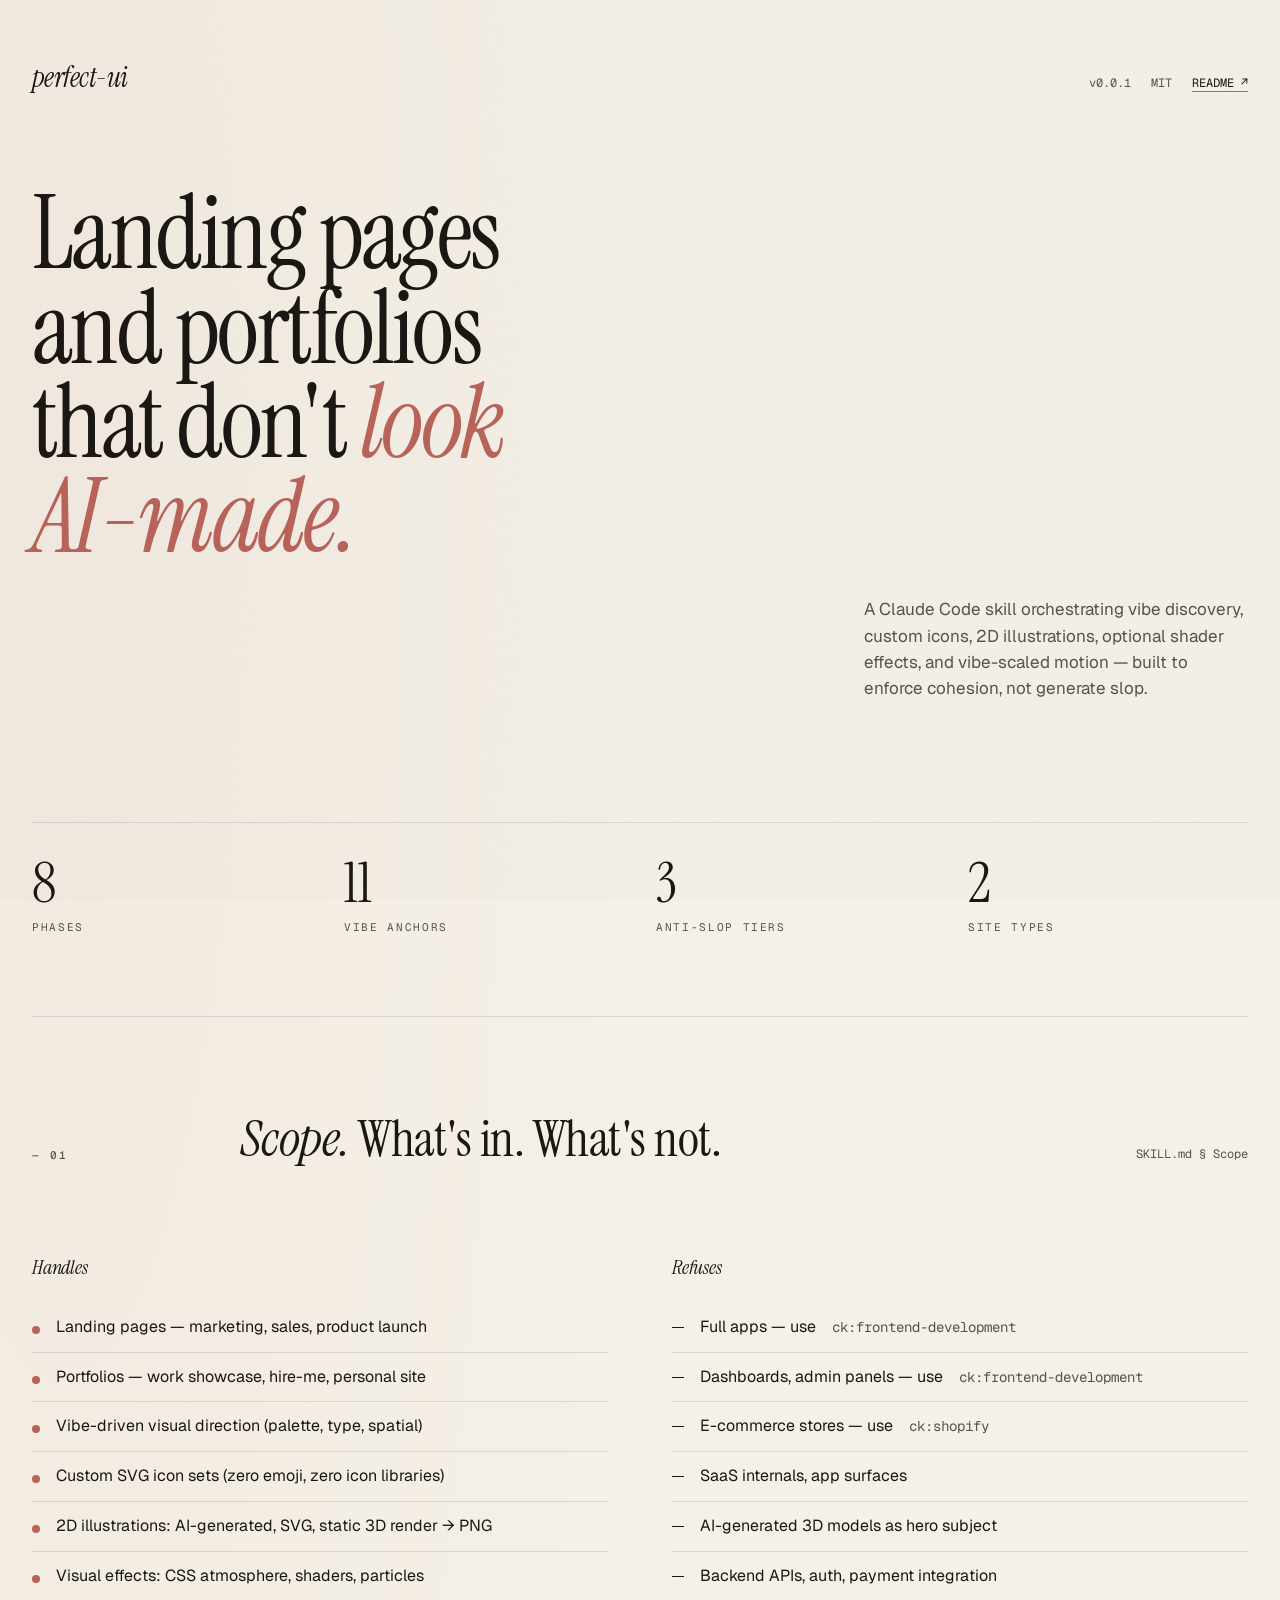
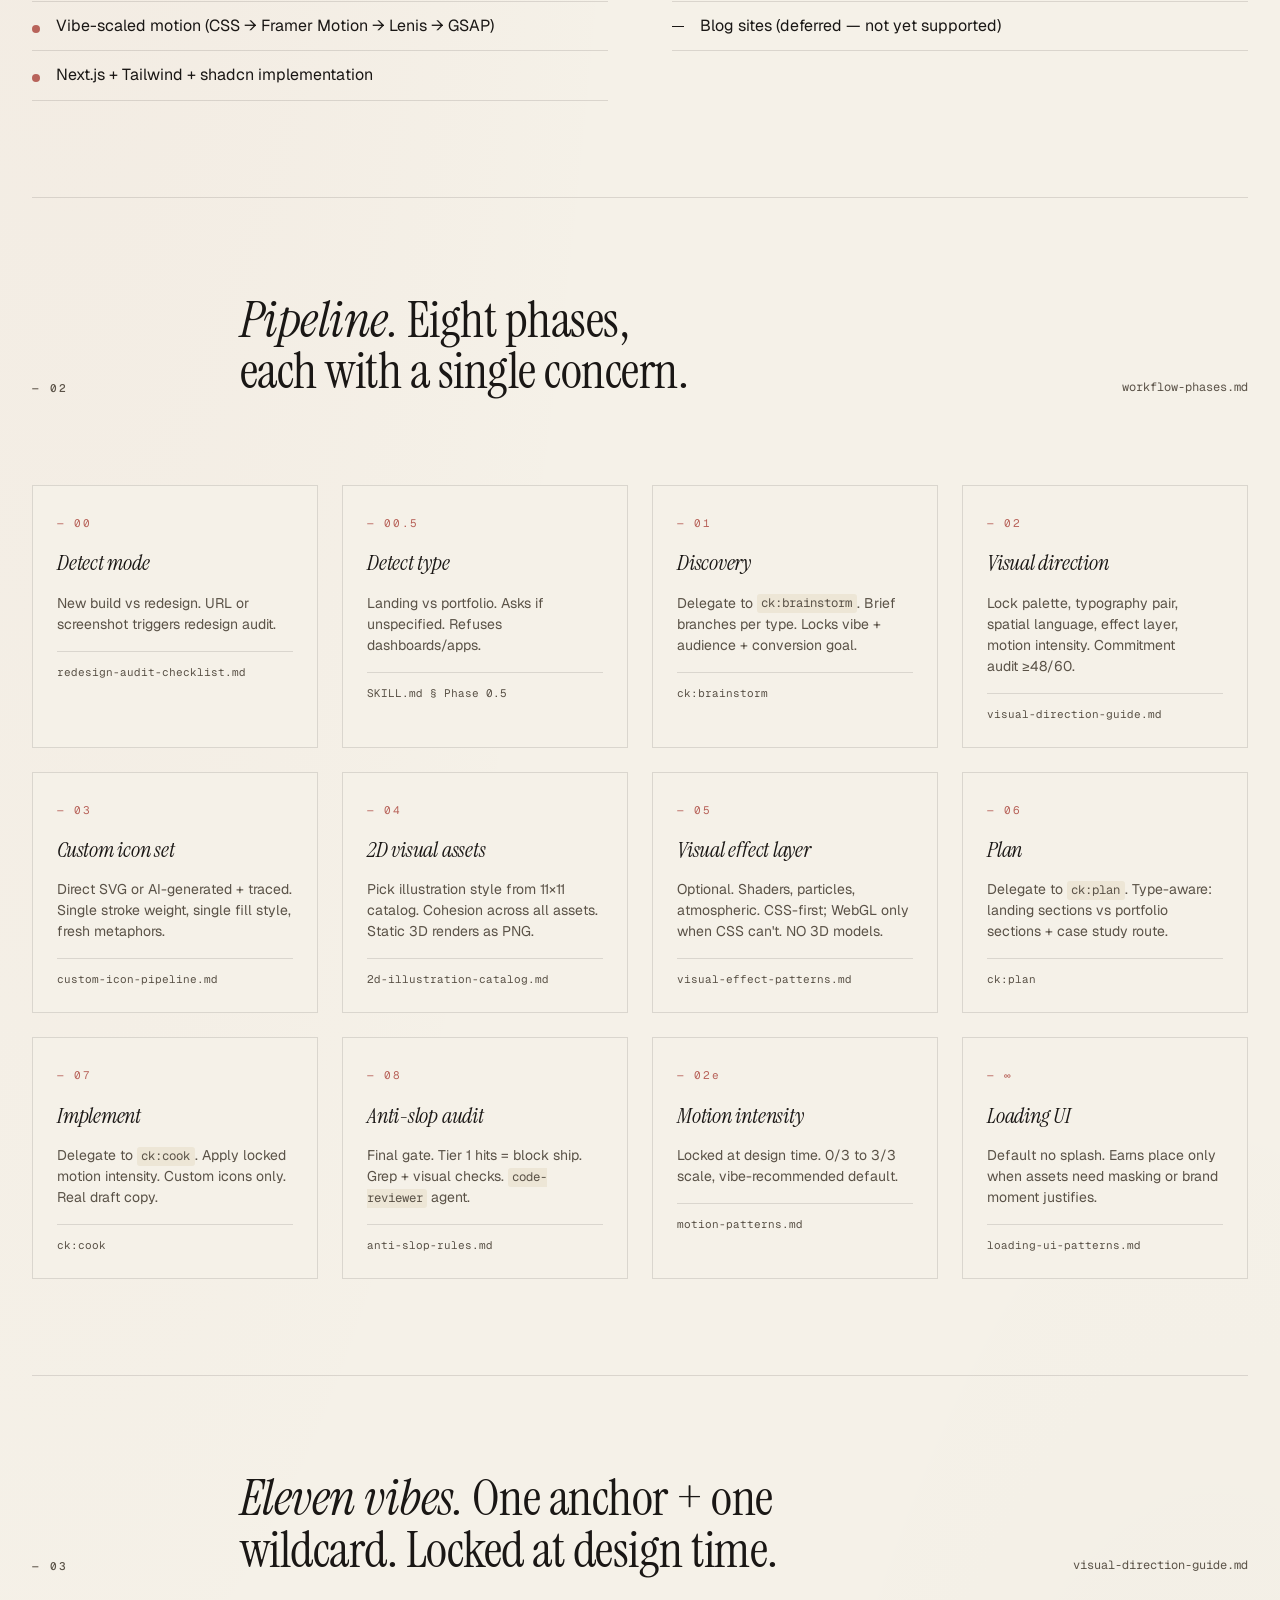
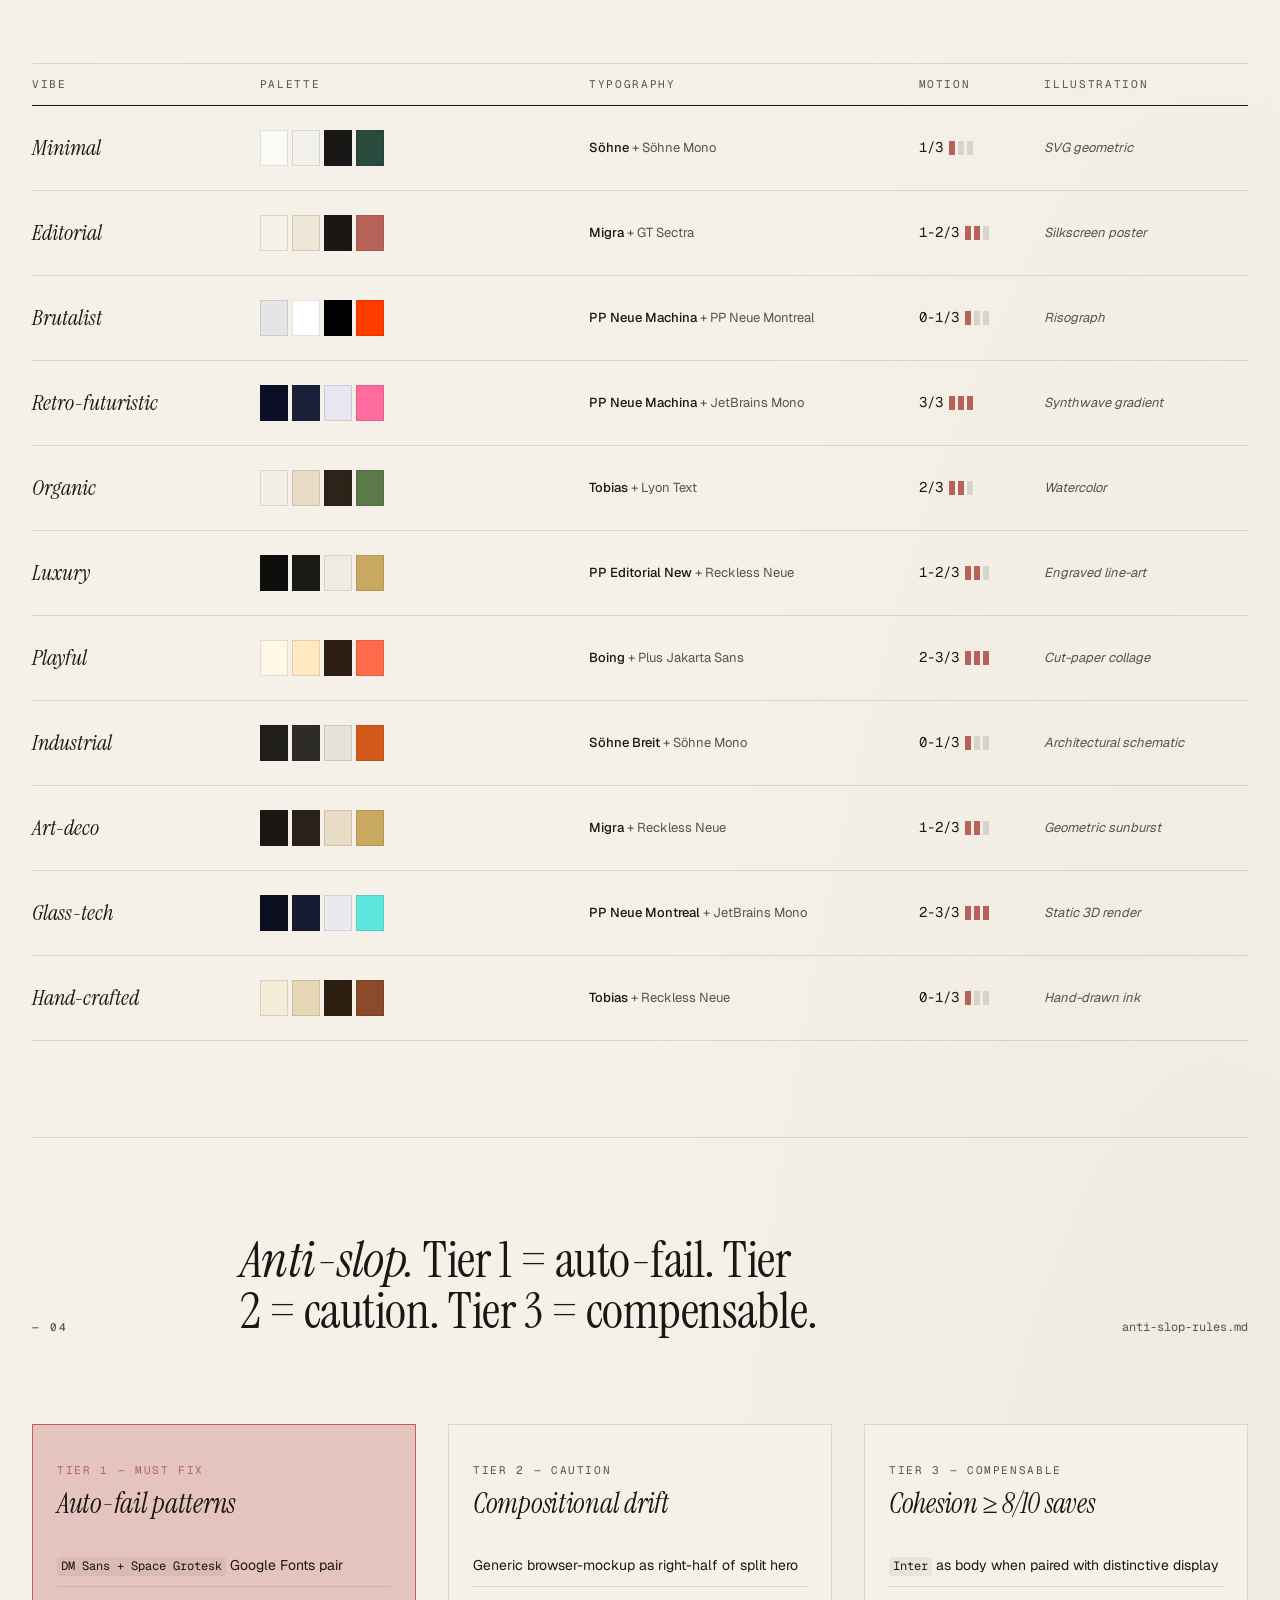
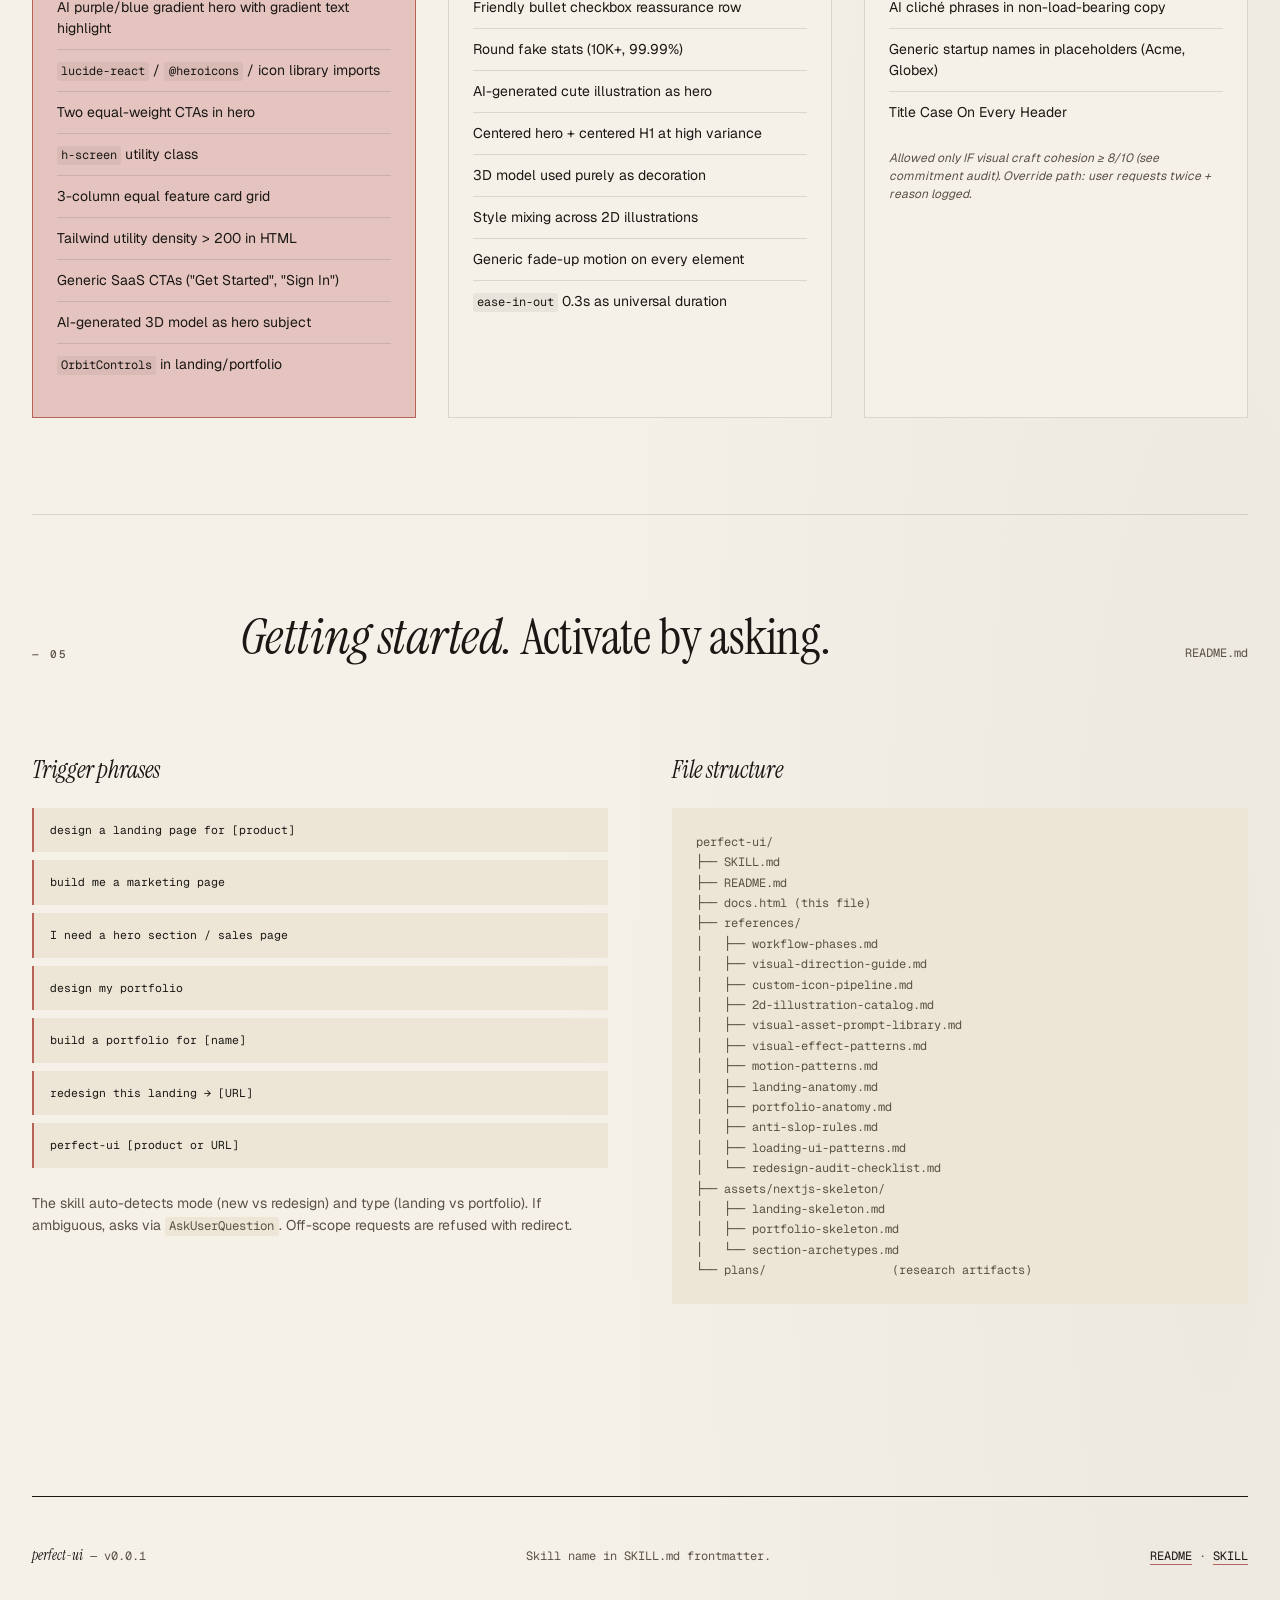
==== index.html @ c9d08840 "rename html docs" ====
<!DOCTYPE html>
<html lang="en">
<head>
<meta charset="UTF-8" />
<meta name="viewport" content="width=device-width, initial-scale=1.0" />
<title>perfect-ui — Landing pages and portfolios that don't look AI-made</title>
<meta name="description" content="A Claude Code skill that orchestrates vibe-driven design of cohesive landing pages and portfolios. Anti-slop enforcement, custom icons, 2D-first visual craft, vibe-scaled motion." />
<link rel="preconnect" href="https://fonts.googleapis.com" />
<link rel="preconnect" href="https://fonts.gstatic.com" crossorigin />
<link href="https://fonts.googleapis.com/css2?family=Instrument+Serif:ital@0;1&family=Geist:wght@400;500;600;700&family=Geist+Mono:wght@400;500&display=swap" rel="stylesheet" />
<style>
  :root {
    --bg: #F5F1E8;
    --bg-muted: #EDE6D6;
    --ink: #1A1715;
    --ink-muted: #5A5247;
    --accent: #B8635A;
    --accent-soft: #E5C4BF;
    --rule: rgba(26, 23, 21, 0.12);
    --font-display: 'Instrument Serif', Georgia, serif;
    --font-body: 'Geist', system-ui, sans-serif;
    --font-mono: 'Geist Mono', ui-monospace, monospace;
  }

  *, *::before, *::after { box-sizing: border-box; }
  html { scroll-behavior: smooth; }

  body {
    margin: 0;
    background: var(--bg);
    color: var(--ink);
    font-family: var(--font-body);
    font-size: 16px;
    line-height: 1.55;
    -webkit-font-smoothing: antialiased;
    text-rendering: optimizeLegibility;
    background-image:
      radial-gradient(at 5% 8%, rgba(184, 99, 90, 0.05), transparent 35%),
      radial-gradient(at 95% 92%, rgba(26, 23, 21, 0.04), transparent 40%);
  }

  /* Subtle grain overlay */
  body::after {
    content: '';
    position: fixed; inset: 0;
    pointer-events: none;
    opacity: 0.025;
    mix-blend-mode: multiply;
    z-index: 1;
    background-image: url("data:image/svg+xml;utf8,<svg xmlns='http://www.w3.org/2000/svg' width='160' height='160'><filter id='n'><feTurbulence type='fractalNoise' baseFrequency='0.85' numOctaves='2' stitchTiles='stitch'/><feColorMatrix values='0 0 0 0 0 0 0 0 0 0 0 0 0 0 0 0 0 0 0.6 0'/></filter><rect width='160' height='160' filter='url(%23n)'/></svg>");
  }

  h1, h2, h3, h4 {
    font-family: var(--font-display);
    font-weight: 400;
    letter-spacing: -0.01em;
    text-wrap: balance;
    margin: 0;
  }
  p { margin: 0; text-wrap: pretty; }
  a {
    color: var(--ink);
    text-decoration: underline;
    text-decoration-color: var(--accent);
    text-decoration-thickness: 1px;
    text-underline-offset: 4px;
    transition: color 0.3s cubic-bezier(0.16, 1, 0.3, 1);
  }
  a:hover { color: var(--accent); }

  code {
    font-family: var(--font-mono);
    font-size: 0.88em;
    background: var(--bg-muted);
    padding: 0.1em 0.35em;
    border-radius: 3px;
  }

  /* Layout */
  .container {
    max-width: 1280px;
    margin: 0 auto;
    padding: 0 32px;
    position: relative;
    z-index: 2;
  }
  .grid-12 { display: grid; grid-template-columns: repeat(12, 1fr); gap: 32px; }
  section { padding: 96px 0; border-top: 1px solid var(--rule); }
  section:first-of-type { border-top: 0; padding-top: 56px; }

  /* Section label */
  .label {
    font-family: var(--font-mono);
    font-size: 11px;
    font-weight: 500;
    letter-spacing: 0.18em;
    text-transform: uppercase;
    color: var(--ink-muted);
  }

  /* HERO */
  .hero { padding: 56px 0 80px; }
  .hero-head {
    display: flex;
    justify-content: space-between;
    align-items: baseline;
    margin-bottom: 88px;
    gap: 24px;
    flex-wrap: wrap;
  }
  .wordmark {
    font-family: var(--font-display);
    font-style: italic;
    font-size: 28px;
    letter-spacing: -0.02em;
  }
  .meta {
    font-family: var(--font-mono);
    font-size: 12px;
    color: var(--ink-muted);
    display: flex; gap: 20px;
  }
  .h1 {
    font-size: clamp(48px, 8vw, 116px);
    line-height: 0.92;
    letter-spacing: -0.025em;
    grid-column: 1 / span 9;
  }
  .h1 em { color: var(--accent); font-style: italic; }
  .hero-sub {
    grid-column: 9 / span 4;
    align-self: end;
    font-size: 17px;
    color: var(--ink-muted);
    max-width: 36ch;
  }
  .hero-stats {
    margin-top: 88px;
    grid-column: 1 / span 12;
    display: grid;
    grid-template-columns: repeat(4, 1fr);
    gap: 32px;
    border-top: 1px solid var(--rule);
    padding-top: 32px;
  }
  .stat-num {
    font-family: var(--font-display);
    font-size: 56px;
    line-height: 1;
  }
  .stat-label {
    font-family: var(--font-mono);
    font-size: 11px;
    text-transform: uppercase;
    letter-spacing: 0.15em;
    color: var(--ink-muted);
    margin-top: 8px;
  }

  /* Section header pattern */
  .sec-head { grid-column: 1 / span 12; margin-bottom: 56px; display: grid; grid-template-columns: repeat(12, 1fr); gap: 32px; align-items: end; }
  .sec-head .label { grid-column: 1 / span 2; }
  .sec-head h2 { grid-column: 3 / span 7; font-size: clamp(32px, 4vw, 56px); line-height: 1; }
  .sec-head .sec-meta { grid-column: 11 / span 2; font-family: var(--font-mono); font-size: 12px; color: var(--ink-muted); text-align: right; }

  /* SCOPE */
  .scope-grid { grid-column: 1 / span 12; display: grid; grid-template-columns: 1fr 1fr; gap: 64px; align-items: start; }
  .scope-col h3 { font-size: 20px; margin-bottom: 20px; font-style: italic; }
  .scope-col ul { list-style: none; padding: 0; margin: 0; }
  .scope-col li {
    padding: 12px 0;
    border-bottom: 1px solid var(--rule);
    display: flex; gap: 16px; align-items: baseline;
  }
  .scope-col li::before {
    content: '';
    display: inline-block;
    width: 8px; height: 8px;
    flex-shrink: 0;
  }
  .scope-handles li::before { background: var(--accent); border-radius: 50%; transform: translateY(2px); }
  .scope-rejects li::before { width: 12px; height: 1px; background: var(--ink); transform: translateY(-4px); }
  .scope-col li code { background: transparent; padding: 0; color: var(--ink-muted); }

  /* PIPELINE */
  .pipeline { grid-column: 1 / span 12; display: grid; grid-template-columns: repeat(4, 1fr); gap: 24px; }
  .phase {
    border: 1px solid var(--rule);
    padding: 24px;
    background: var(--bg);
    position: relative;
    transition: border-color 0.3s cubic-bezier(0.16, 1, 0.3, 1);
  }
  .phase:hover { border-color: var(--accent); }
  .phase-num {
    font-family: var(--font-mono);
    font-size: 11px;
    color: var(--accent);
    letter-spacing: 0.15em;
  }
  .phase h3 {
    font-size: 22px;
    margin: 12px 0 12px;
    font-style: italic;
  }
  .phase p {
    font-size: 14px;
    color: var(--ink-muted);
    line-height: 1.5;
    margin-bottom: 16px;
  }
  .phase .ref {
    font-family: var(--font-mono);
    font-size: 11px;
    color: var(--ink-muted);
    border-top: 1px solid var(--rule);
    padding-top: 12px;
    display: block;
  }

  /* VIBES */
  .vibes { grid-column: 1 / span 12; }
  .vibe-row {
    display: grid;
    grid-template-columns: 2fr 3fr 3fr 1fr 2fr;
    gap: 24px;
    padding: 24px 0;
    border-bottom: 1px solid var(--rule);
    align-items: center;
  }
  .vibe-row:first-child {
    border-top: 1px solid var(--rule);
    border-bottom: 1px solid var(--ink);
    font-family: var(--font-mono);
    font-size: 11px;
    text-transform: uppercase;
    letter-spacing: 0.15em;
    color: var(--ink-muted);
    padding: 12px 0;
  }
  .vibe-name {
    font-family: var(--font-display);
    font-size: 22px;
    font-style: italic;
  }
  .swatches { display: flex; gap: 4px; }
  .swatch {
    width: 28px; height: 36px;
    border: 1px solid var(--rule);
  }
  .vibe-fonts { font-size: 13px; color: var(--ink-muted); line-height: 1.4; }
  .vibe-fonts strong { color: var(--ink); font-weight: 500; }
  .intensity {
    font-family: var(--font-mono);
    font-size: 14px;
    color: var(--ink);
  }
  .intensity-bar { display: inline-flex; gap: 3px; vertical-align: middle; margin-left: 6px; }
  .intensity-bar span {
    display: block;
    width: 6px; height: 14px;
    background: var(--rule);
  }
  .intensity-bar span.on { background: var(--accent); }
  .vibe-illustration { font-size: 13px; color: var(--ink-muted); font-style: italic; }

  /* ANTI-SLOP TIERS */
  .tiers { grid-column: 1 / span 12; display: grid; grid-template-columns: repeat(3, 1fr); gap: 32px; }
  .tier {
    border: 1px solid var(--rule);
    padding: 32px 24px;
    background: var(--bg);
    position: relative;
  }
  .tier-1 { border-color: var(--accent); background: var(--accent-soft); }
  .tier h3 {
    font-size: 28px;
    margin-bottom: 8px;
    font-style: italic;
  }
  .tier-tag {
    font-family: var(--font-mono);
    font-size: 11px;
    text-transform: uppercase;
    letter-spacing: 0.15em;
    color: var(--ink-muted);
  }
  .tier-1 .tier-tag { color: var(--accent); }
  .tier ul { list-style: none; padding: 0; margin: 20px 0 0; }
  .tier li {
    padding: 10px 0;
    border-bottom: 1px solid var(--rule);
    font-size: 14px;
    line-height: 1.5;
  }
  .tier li:last-child { border-bottom: none; }
  .tier li code {
    background: rgba(26, 23, 21, 0.06);
    font-size: 12px;
  }

  /* GETTING STARTED */
  .start-grid { grid-column: 1 / span 12; display: grid; grid-template-columns: 1fr 1fr; gap: 64px; }
  .start-col h3 { font-size: 24px; font-style: italic; margin-bottom: 20px; }
  .triggers, .files {
    font-family: var(--font-mono);
    font-size: 13px;
    line-height: 1.8;
  }
  .triggers code { display: block; background: var(--bg-muted); padding: 12px 16px; margin-bottom: 8px; border-left: 2px solid var(--accent); border-radius: 0; }
  .files {
    background: var(--bg-muted);
    padding: 24px;
    color: var(--ink-muted);
    line-height: 1.7;
    white-space: pre;
    font-size: 12px;
    overflow-x: auto;
  }

  /* FOOTER */
  footer {
    padding: 48px 0;
    border-top: 1px solid var(--ink);
    margin-top: 96px;
  }
  .foot-row {
    display: flex; justify-content: space-between;
    align-items: baseline; flex-wrap: wrap;
    gap: 16px;
    font-family: var(--font-mono);
    font-size: 12px;
    color: var(--ink-muted);
  }
  .foot-row span em {
    font-family: var(--font-display);
    font-style: italic;
    color: var(--ink);
    font-size: 14px;
  }

  /* Responsive */
  @media (max-width: 900px) {
    .container { padding: 0 20px; }
    .h1 { grid-column: 1 / span 12; }
    .hero-sub { grid-column: 1 / span 12; margin-top: 24px; }
    .hero-stats { grid-template-columns: repeat(2, 1fr); }
    .sec-head { display: block; }
    .sec-head .label, .sec-head h2, .sec-head .sec-meta { grid-column: 1 / -1; text-align: left; }
    .sec-head h2 { margin-top: 8px; }
    .scope-grid, .start-grid { grid-template-columns: 1fr; gap: 48px; }
    .pipeline, .tiers { grid-template-columns: 1fr; }
    .vibe-row { grid-template-columns: 1fr; gap: 8px; padding: 20px 0; }
    .vibe-row:first-child { display: none; }
    section { padding: 64px 0; }
  }

  @media (prefers-reduced-motion: reduce) {
    *, *::before, *::after {
      animation-duration: 0.01ms !important;
      transition-duration: 0.01ms !important;
      scroll-behavior: auto !important;
    }
  }
</style>
</head>
<body>

<div class="container">

  <!-- HERO -->
  <section class="hero" aria-label="Hero">
    <div class="hero-head">
      <span class="wordmark">perfect-ui</span>
      <span class="meta">
        <span>v0.0.1</span>
        <span>MIT</span>
        <a href="README.md">README ↗</a>
      </span>
    </div>
    <div class="grid-12">
      <h1 class="h1">Landing pages<br />and portfolios<br />that don't <em>look<br/>AI-made.</em></h1>
      <p class="hero-sub">A Claude Code skill orchestrating vibe discovery, custom icons, 2D illustrations, optional shader effects, and vibe-scaled motion — built to enforce cohesion, not generate slop.</p>

      <div class="hero-stats">
        <div>
          <div class="stat-num">8</div>
          <div class="stat-label">Phases</div>
        </div>
        <div>
          <div class="stat-num">11</div>
          <div class="stat-label">Vibe anchors</div>
        </div>
        <div>
          <div class="stat-num">3</div>
          <div class="stat-label">Anti-slop tiers</div>
        </div>
        <div>
          <div class="stat-num">2</div>
          <div class="stat-label">Site types</div>
        </div>
      </div>
    </div>
  </section>

  <!-- SCOPE -->
  <section aria-label="Scope">
    <div class="grid-12">
      <div class="sec-head">
        <span class="label">— 01</span>
        <h2><em>Scope.</em> What's in. What's not.</h2>
        <span class="sec-meta">SKILL.md § Scope</span>
      </div>
      <div class="scope-grid">
        <div class="scope-col scope-handles">
          <h3>Handles</h3>
          <ul>
            <li>Landing pages — marketing, sales, product launch</li>
            <li>Portfolios — work showcase, hire-me, personal site</li>
            <li>Vibe-driven visual direction (palette, type, spatial)</li>
            <li>Custom SVG icon sets (zero emoji, zero icon libraries)</li>
            <li>2D illustrations: AI-generated, SVG, static 3D render → PNG</li>
            <li>Visual effects: CSS atmosphere, shaders, particles</li>
            <li>Vibe-scaled motion (CSS → Framer Motion → Lenis → GSAP)</li>
            <li>Next.js + Tailwind + shadcn implementation</li>
          </ul>
        </div>
        <div class="scope-col scope-rejects">
          <h3>Refuses</h3>
          <ul>
            <li>Full apps — use <code>ck:frontend-development</code></li>
            <li>Dashboards, admin panels — use <code>ck:frontend-development</code></li>
            <li>E-commerce stores — use <code>ck:shopify</code></li>
            <li>SaaS internals, app surfaces</li>
            <li>AI-generated 3D models as hero subject</li>
            <li>Backend APIs, auth, payment integration</li>
            <li>Blog sites (deferred — not yet supported)</li>
          </ul>
        </div>
      </div>
    </div>
  </section>

  <!-- PIPELINE -->
  <section aria-label="Pipeline">
    <div class="grid-12">
      <div class="sec-head">
        <span class="label">— 02</span>
        <h2><em>Pipeline.</em> Eight phases, each with a single concern.</h2>
        <span class="sec-meta">workflow-phases.md</span>
      </div>

      <div class="pipeline">

        <div class="phase">
          <span class="phase-num">— 00</span>
          <h3>Detect mode</h3>
          <p>New build vs redesign. URL or screenshot triggers redesign audit.</p>
          <span class="ref">redesign-audit-checklist.md</span>
        </div>

        <div class="phase">
          <span class="phase-num">— 00.5</span>
          <h3>Detect type</h3>
          <p>Landing vs portfolio. Asks if unspecified. Refuses dashboards/apps.</p>
          <span class="ref">SKILL.md § Phase 0.5</span>
        </div>

        <div class="phase">
          <span class="phase-num">— 01</span>
          <h3>Discovery</h3>
          <p>Delegate to <code>ck:brainstorm</code>. Brief branches per type. Locks vibe + audience + conversion goal.</p>
          <span class="ref">ck:brainstorm</span>
        </div>

        <div class="phase">
          <span class="phase-num">— 02</span>
          <h3>Visual direction</h3>
          <p>Lock palette, typography pair, spatial language, effect layer, motion intensity. Commitment audit ≥48/60.</p>
          <span class="ref">visual-direction-guide.md</span>
        </div>

        <div class="phase">
          <span class="phase-num">— 03</span>
          <h3>Custom icon set</h3>
          <p>Direct SVG or AI-generated + traced. Single stroke weight, single fill style, fresh metaphors.</p>
          <span class="ref">custom-icon-pipeline.md</span>
        </div>

        <div class="phase">
          <span class="phase-num">— 04</span>
          <h3>2D visual assets</h3>
          <p>Pick illustration style from 11×11 catalog. Cohesion across all assets. Static 3D renders as PNG.</p>
          <span class="ref">2d-illustration-catalog.md</span>
        </div>

        <div class="phase">
          <span class="phase-num">— 05</span>
          <h3>Visual effect layer</h3>
          <p>Optional. Shaders, particles, atmospheric. CSS-first; WebGL only when CSS can't. NO 3D models.</p>
          <span class="ref">visual-effect-patterns.md</span>
        </div>

        <div class="phase">
          <span class="phase-num">— 06</span>
          <h3>Plan</h3>
          <p>Delegate to <code>ck:plan</code>. Type-aware: landing sections vs portfolio sections + case study route.</p>
          <span class="ref">ck:plan</span>
        </div>

        <div class="phase">
          <span class="phase-num">— 07</span>
          <h3>Implement</h3>
          <p>Delegate to <code>ck:cook</code>. Apply locked motion intensity. Custom icons only. Real draft copy.</p>
          <span class="ref">ck:cook</span>
        </div>

        <div class="phase">
          <span class="phase-num">— 08</span>
          <h3>Anti-slop audit</h3>
          <p>Final gate. Tier 1 hits = block ship. Grep + visual checks. <code>code-reviewer</code> agent.</p>
          <span class="ref">anti-slop-rules.md</span>
        </div>

        <div class="phase">
          <span class="phase-num">— 02e</span>
          <h3>Motion intensity</h3>
          <p>Locked at design time. 0/3 to 3/3 scale, vibe-recommended default.</p>
          <span class="ref">motion-patterns.md</span>
        </div>

        <div class="phase">
          <span class="phase-num">— ∞</span>
          <h3>Loading UI</h3>
          <p>Default no splash. Earns place only when assets need masking or brand moment justifies.</p>
          <span class="ref">loading-ui-patterns.md</span>
        </div>

      </div>
    </div>
  </section>

  <!-- VIBES -->
  <section aria-label="Vibes">
    <div class="grid-12">
      <div class="sec-head">
        <span class="label">— 03</span>
        <h2><em>Eleven vibes.</em> One anchor + one wildcard. Locked at design time.</h2>
        <span class="sec-meta">visual-direction-guide.md</span>
      </div>

      <div class="vibes">
        <div class="vibe-row">
          <div>Vibe</div>
          <div>Palette</div>
          <div>Typography</div>
          <div>Motion</div>
          <div>Illustration</div>
        </div>

        <div class="vibe-row">
          <div class="vibe-name">Minimal</div>
          <div class="swatches"><span class="swatch" style="background:#FAFAF7"></span><span class="swatch" style="background:#F1F0EB"></span><span class="swatch" style="background:#181715"></span><span class="swatch" style="background:#2A4A3E"></span></div>
          <div class="vibe-fonts"><strong>Söhne</strong> + Söhne Mono</div>
          <div class="intensity">1/3<span class="intensity-bar"><span class="on"></span><span></span><span></span></span></div>
          <div class="vibe-illustration">SVG geometric</div>
        </div>

        <div class="vibe-row">
          <div class="vibe-name">Editorial</div>
          <div class="swatches"><span class="swatch" style="background:#F5F1E8"></span><span class="swatch" style="background:#EDE6D6"></span><span class="swatch" style="background:#1A1715"></span><span class="swatch" style="background:#B8635A"></span></div>
          <div class="vibe-fonts"><strong>Migra</strong> + GT Sectra</div>
          <div class="intensity">1-2/3<span class="intensity-bar"><span class="on"></span><span class="on"></span><span></span></span></div>
          <div class="vibe-illustration">Silkscreen poster</div>
        </div>

        <div class="vibe-row">
          <div class="vibe-name">Brutalist</div>
          <div class="swatches"><span class="swatch" style="background:#E5E5E5"></span><span class="swatch" style="background:#FFFFFF"></span><span class="swatch" style="background:#000000"></span><span class="swatch" style="background:#FF3B00"></span></div>
          <div class="vibe-fonts"><strong>PP Neue Machina</strong> + PP Neue Montreal</div>
          <div class="intensity">0-1/3<span class="intensity-bar"><span class="on"></span><span></span><span></span></span></div>
          <div class="vibe-illustration">Risograph</div>
        </div>

        <div class="vibe-row">
          <div class="vibe-name">Retro-futuristic</div>
          <div class="swatches"><span class="swatch" style="background:#0A0E27"></span><span class="swatch" style="background:#1A1F3A"></span><span class="swatch" style="background:#E8E6F0"></span><span class="swatch" style="background:#FF6B9D"></span></div>
          <div class="vibe-fonts"><strong>PP Neue Machina</strong> + JetBrains Mono</div>
          <div class="intensity">3/3<span class="intensity-bar"><span class="on"></span><span class="on"></span><span class="on"></span></span></div>
          <div class="vibe-illustration">Synthwave gradient</div>
        </div>

        <div class="vibe-row">
          <div class="vibe-name">Organic</div>
          <div class="swatches"><span class="swatch" style="background:#F4EFE6"></span><span class="swatch" style="background:#E8DCC4"></span><span class="swatch" style="background:#2C2418"></span><span class="swatch" style="background:#5C7A4A"></span></div>
          <div class="vibe-fonts"><strong>Tobias</strong> + Lyon Text</div>
          <div class="intensity">2/3<span class="intensity-bar"><span class="on"></span><span class="on"></span><span></span></span></div>
          <div class="vibe-illustration">Watercolor</div>
        </div>

        <div class="vibe-row">
          <div class="vibe-name">Luxury</div>
          <div class="swatches"><span class="swatch" style="background:#0E0E0C"></span><span class="swatch" style="background:#1A1A17"></span><span class="swatch" style="background:#F0EBE0"></span><span class="swatch" style="background:#C9A961"></span></div>
          <div class="vibe-fonts"><strong>PP Editorial New</strong> + Reckless Neue</div>
          <div class="intensity">1-2/3<span class="intensity-bar"><span class="on"></span><span class="on"></span><span></span></span></div>
          <div class="vibe-illustration">Engraved line-art</div>
        </div>

        <div class="vibe-row">
          <div class="vibe-name">Playful</div>
          <div class="swatches"><span class="swatch" style="background:#FFF8E7"></span><span class="swatch" style="background:#FFE8C2"></span><span class="swatch" style="background:#2D1F12"></span><span class="swatch" style="background:#FF6B4A"></span></div>
          <div class="vibe-fonts"><strong>Boing</strong> + Plus Jakarta Sans</div>
          <div class="intensity">2-3/3<span class="intensity-bar"><span class="on"></span><span class="on"></span><span class="on"></span></span></div>
          <div class="vibe-illustration">Cut-paper collage</div>
        </div>

        <div class="vibe-row">
          <div class="vibe-name">Industrial</div>
          <div class="swatches"><span class="swatch" style="background:#1F1E1B"></span><span class="swatch" style="background:#2D2C28"></span><span class="swatch" style="background:#E5E2DC"></span><span class="swatch" style="background:#D45A1A"></span></div>
          <div class="vibe-fonts"><strong>Söhne Breit</strong> + Söhne Mono</div>
          <div class="intensity">0-1/3<span class="intensity-bar"><span class="on"></span><span></span><span></span></span></div>
          <div class="vibe-illustration">Architectural schematic</div>
        </div>

        <div class="vibe-row">
          <div class="vibe-name">Art-deco</div>
          <div class="swatches"><span class="swatch" style="background:#1A1614"></span><span class="swatch" style="background:#2A211C"></span><span class="swatch" style="background:#E8DCC4"></span><span class="swatch" style="background:#C9A961"></span></div>
          <div class="vibe-fonts"><strong>Migra</strong> + Reckless Neue</div>
          <div class="intensity">1-2/3<span class="intensity-bar"><span class="on"></span><span class="on"></span><span></span></span></div>
          <div class="vibe-illustration">Geometric sunburst</div>
        </div>

        <div class="vibe-row">
          <div class="vibe-name">Glass-tech</div>
          <div class="swatches"><span class="swatch" style="background:#0A0F1F"></span><span class="swatch" style="background:#141B33"></span><span class="swatch" style="background:#E8EAF0"></span><span class="swatch" style="background:#5EE7DF"></span></div>
          <div class="vibe-fonts"><strong>PP Neue Montreal</strong> + JetBrains Mono</div>
          <div class="intensity">2-3/3<span class="intensity-bar"><span class="on"></span><span class="on"></span><span class="on"></span></span></div>
          <div class="vibe-illustration">Static 3D render</div>
        </div>

        <div class="vibe-row">
          <div class="vibe-name">Hand-crafted</div>
          <div class="swatches"><span class="swatch" style="background:#F4ECD8"></span><span class="swatch" style="background:#E5D6B5"></span><span class="swatch" style="background:#2C1F0F"></span><span class="swatch" style="background:#8B4A2A"></span></div>
          <div class="vibe-fonts"><strong>Tobias</strong> + Reckless Neue</div>
          <div class="intensity">0-1/3<span class="intensity-bar"><span class="on"></span><span></span><span></span></span></div>
          <div class="vibe-illustration">Hand-drawn ink</div>
        </div>
      </div>
    </div>
  </section>

  <!-- ANTI-SLOP -->
  <section aria-label="Anti-slop tiers">
    <div class="grid-12">
      <div class="sec-head">
        <span class="label">— 04</span>
        <h2><em>Anti-slop.</em> Tier 1 = auto-fail. Tier 2 = caution. Tier 3 = compensable.</h2>
        <span class="sec-meta">anti-slop-rules.md</span>
      </div>

      <div class="tiers">
        <div class="tier tier-1">
          <span class="tier-tag">Tier 1 — Must fix</span>
          <h3>Auto-fail patterns</h3>
          <ul>
            <li><code>DM Sans + Space Grotesk</code> Google Fonts pair</li>
            <li>AI purple/blue gradient hero with gradient text highlight</li>
            <li><code>lucide-react</code> / <code>@heroicons</code> / icon library imports</li>
            <li>Two equal-weight CTAs in hero</li>
            <li><code>h-screen</code> utility class</li>
            <li>3-column equal feature card grid</li>
            <li>Tailwind utility density &gt; 200 in HTML</li>
            <li>Generic SaaS CTAs ("Get Started", "Sign In")</li>
            <li>AI-generated 3D model as hero subject</li>
            <li><code>OrbitControls</code> in landing/portfolio</li>
          </ul>
        </div>

        <div class="tier">
          <span class="tier-tag">Tier 2 — Caution</span>
          <h3>Compositional drift</h3>
          <ul>
            <li>Generic browser-mockup as right-half of split hero</li>
            <li>Friendly bullet checkbox reassurance row</li>
            <li>Round fake stats (10K+, 99.99%)</li>
            <li>AI-generated cute illustration as hero</li>
            <li>Centered hero + centered H1 at high variance</li>
            <li>3D model used purely as decoration</li>
            <li>Style mixing across 2D illustrations</li>
            <li>Generic fade-up motion on every element</li>
            <li><code>ease-in-out</code> 0.3s as universal duration</li>
          </ul>
        </div>

        <div class="tier">
          <span class="tier-tag">Tier 3 — Compensable</span>
          <h3>Cohesion ≥ 8/10 saves</h3>
          <ul>
            <li><code>Inter</code> as body when paired with distinctive display</li>
            <li>AI cliché phrases in non-load-bearing copy</li>
            <li>Generic startup names in placeholders (Acme, Globex)</li>
            <li>Title Case On Every Header</li>
          </ul>
          <p style="font-size: 12px; color: var(--ink-muted); margin-top: 16px; line-height: 1.5; font-style: italic;">
            Allowed only IF visual craft cohesion ≥ 8/10 (see commitment audit). Override path: user requests twice + reason logged.
          </p>
        </div>
      </div>
    </div>
  </section>

  <!-- GETTING STARTED -->
  <section aria-label="Getting started">
    <div class="grid-12">
      <div class="sec-head">
        <span class="label">— 05</span>
        <h2><em>Getting started.</em> Activate by asking.</h2>
        <span class="sec-meta">README.md</span>
      </div>

      <div class="start-grid">
        <div class="start-col">
          <h3>Trigger phrases</h3>
          <div class="triggers">
            <code>design a landing page for [product]</code>
            <code>build me a marketing page</code>
            <code>I need a hero section / sales page</code>
            <code>design my portfolio</code>
            <code>build a portfolio for [name]</code>
            <code>redesign this landing → [URL]</code>
            <code>perfect-ui [product or URL]</code>
          </div>
          <p style="margin-top: 24px; font-size: 14px; color: var(--ink-muted); line-height: 1.6;">
            The skill auto-detects mode (new vs redesign) and type (landing vs portfolio). If ambiguous, asks via <code>AskUserQuestion</code>. Off-scope requests are refused with redirect.
          </p>
        </div>

        <div class="start-col">
          <h3>File structure</h3>
          <div class="files">perfect-ui/
├── SKILL.md
├── README.md
├── docs.html (this file)
├── references/
│   ├── workflow-phases.md
│   ├── visual-direction-guide.md
│   ├── custom-icon-pipeline.md
│   ├── 2d-illustration-catalog.md
│   ├── visual-asset-prompt-library.md
│   ├── visual-effect-patterns.md
│   ├── motion-patterns.md
│   ├── landing-anatomy.md
│   ├── portfolio-anatomy.md
│   ├── anti-slop-rules.md
│   ├── loading-ui-patterns.md
│   └── redesign-audit-checklist.md
├── assets/nextjs-skeleton/
│   ├── landing-skeleton.md
│   ├── portfolio-skeleton.md
│   └── section-archetypes.md
└── plans/                  (research artifacts)</div>
        </div>
      </div>
    </div>
  </section>

  <!-- FOOTER -->
  <footer>
    <div class="foot-row">
      <span><em>perfect-ui</em> — v0.0.1</span>
      <span>Skill name in SKILL.md frontmatter.</span>
      <span><a href="README.md">README</a> · <a href="SKILL.md">SKILL</a></span>
    </div>
  </footer>

</div>

</body>
</html>
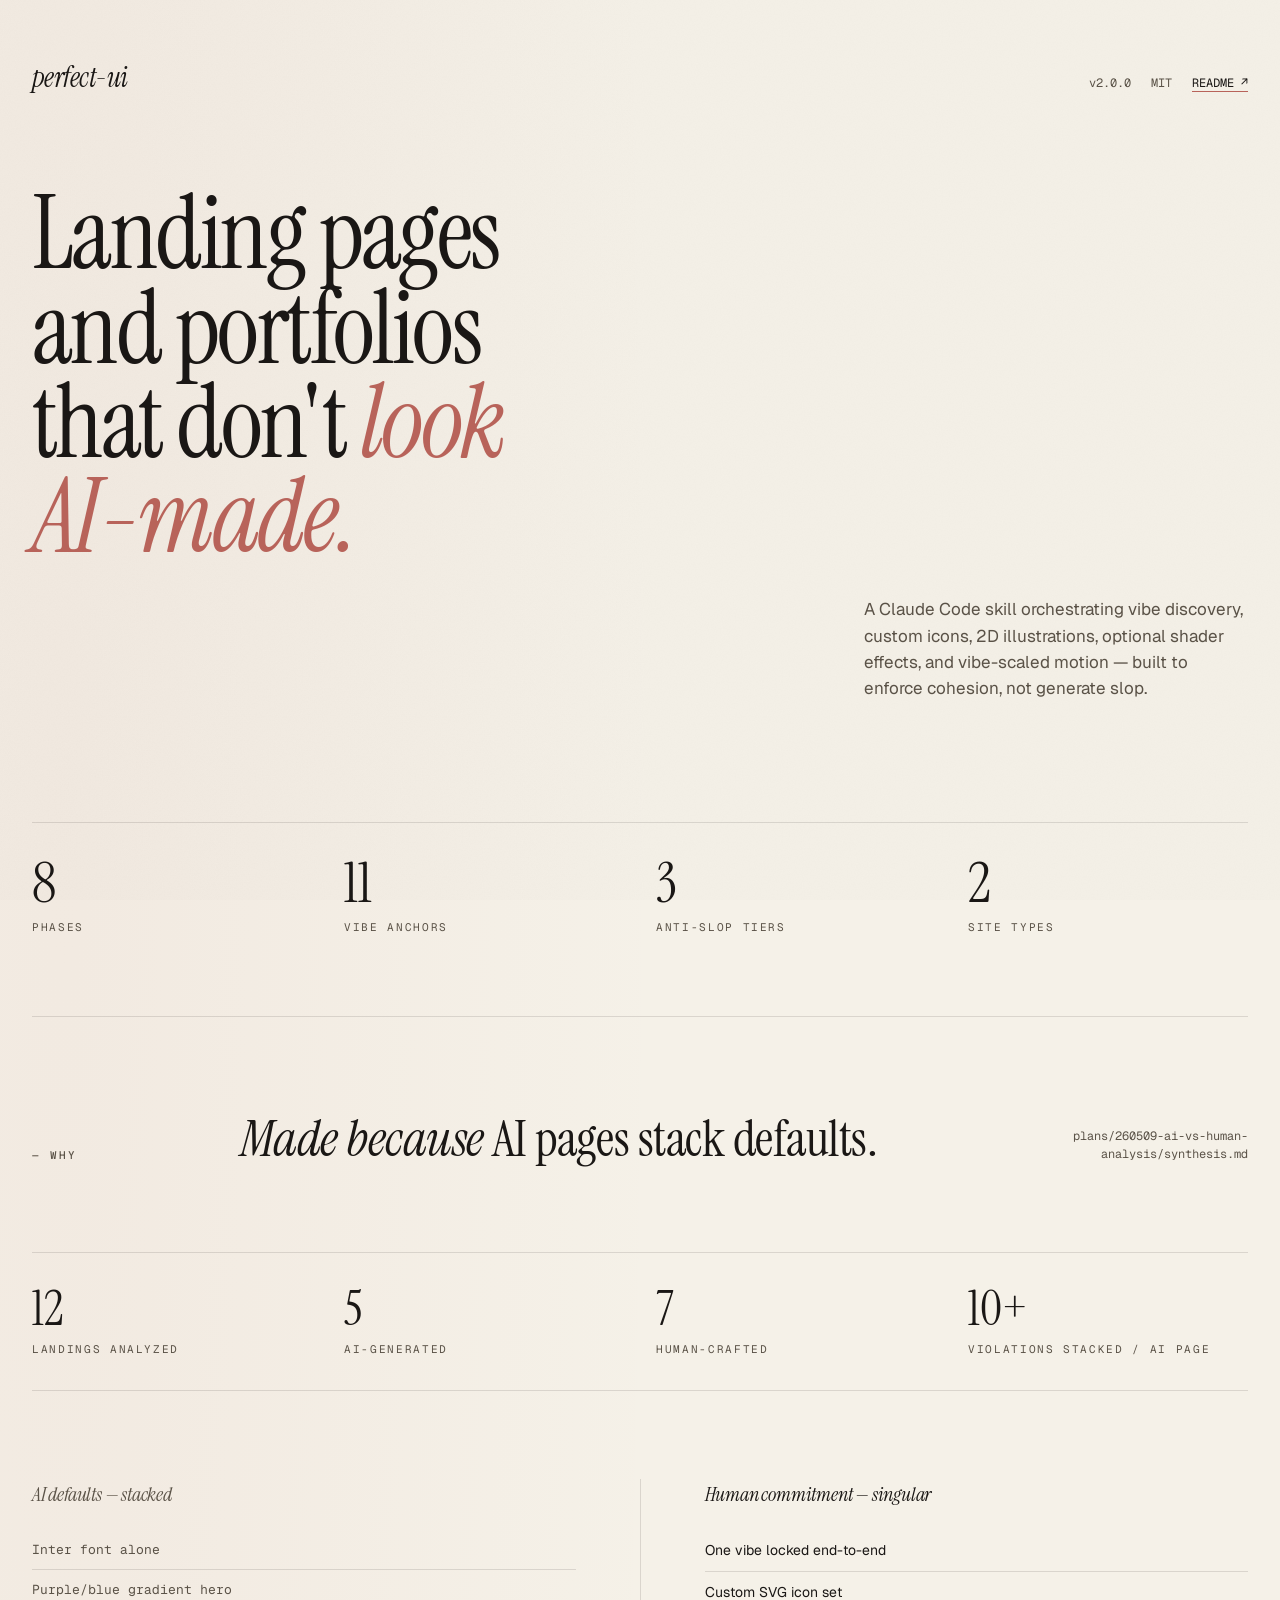
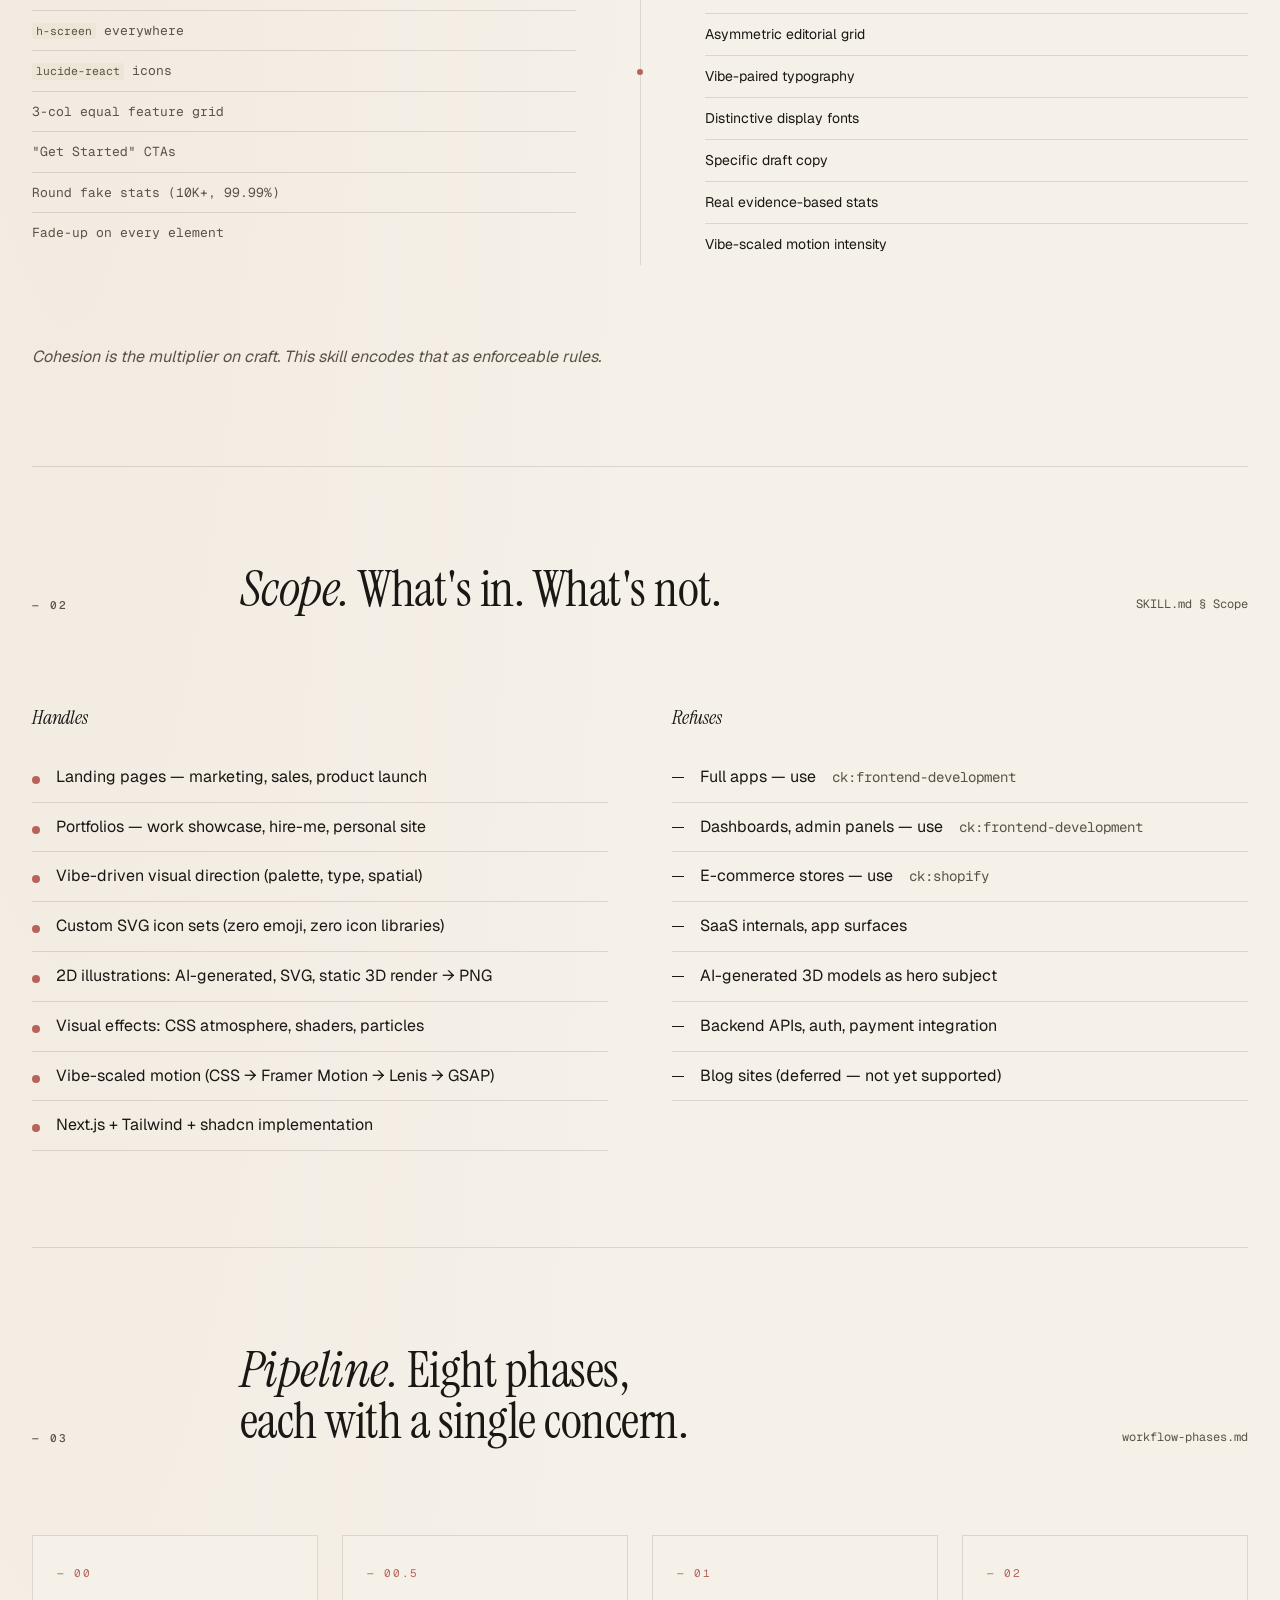
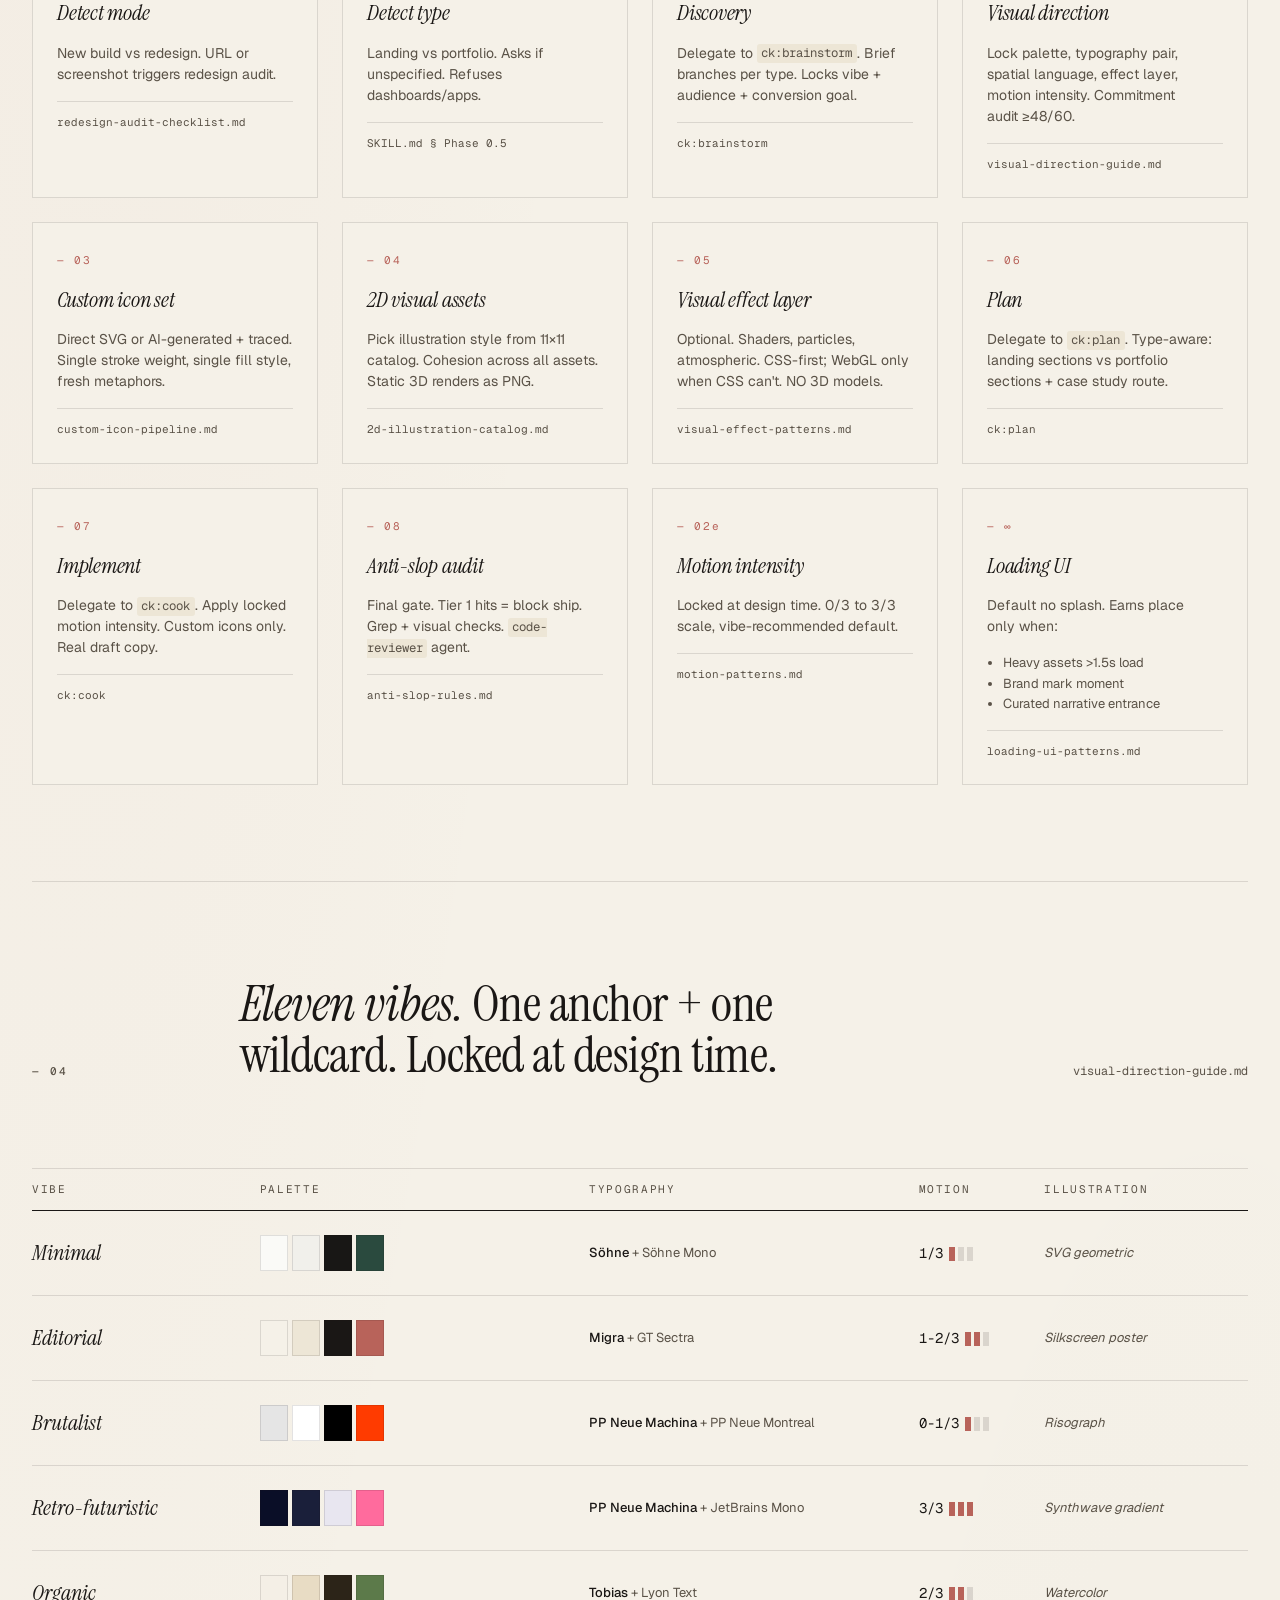
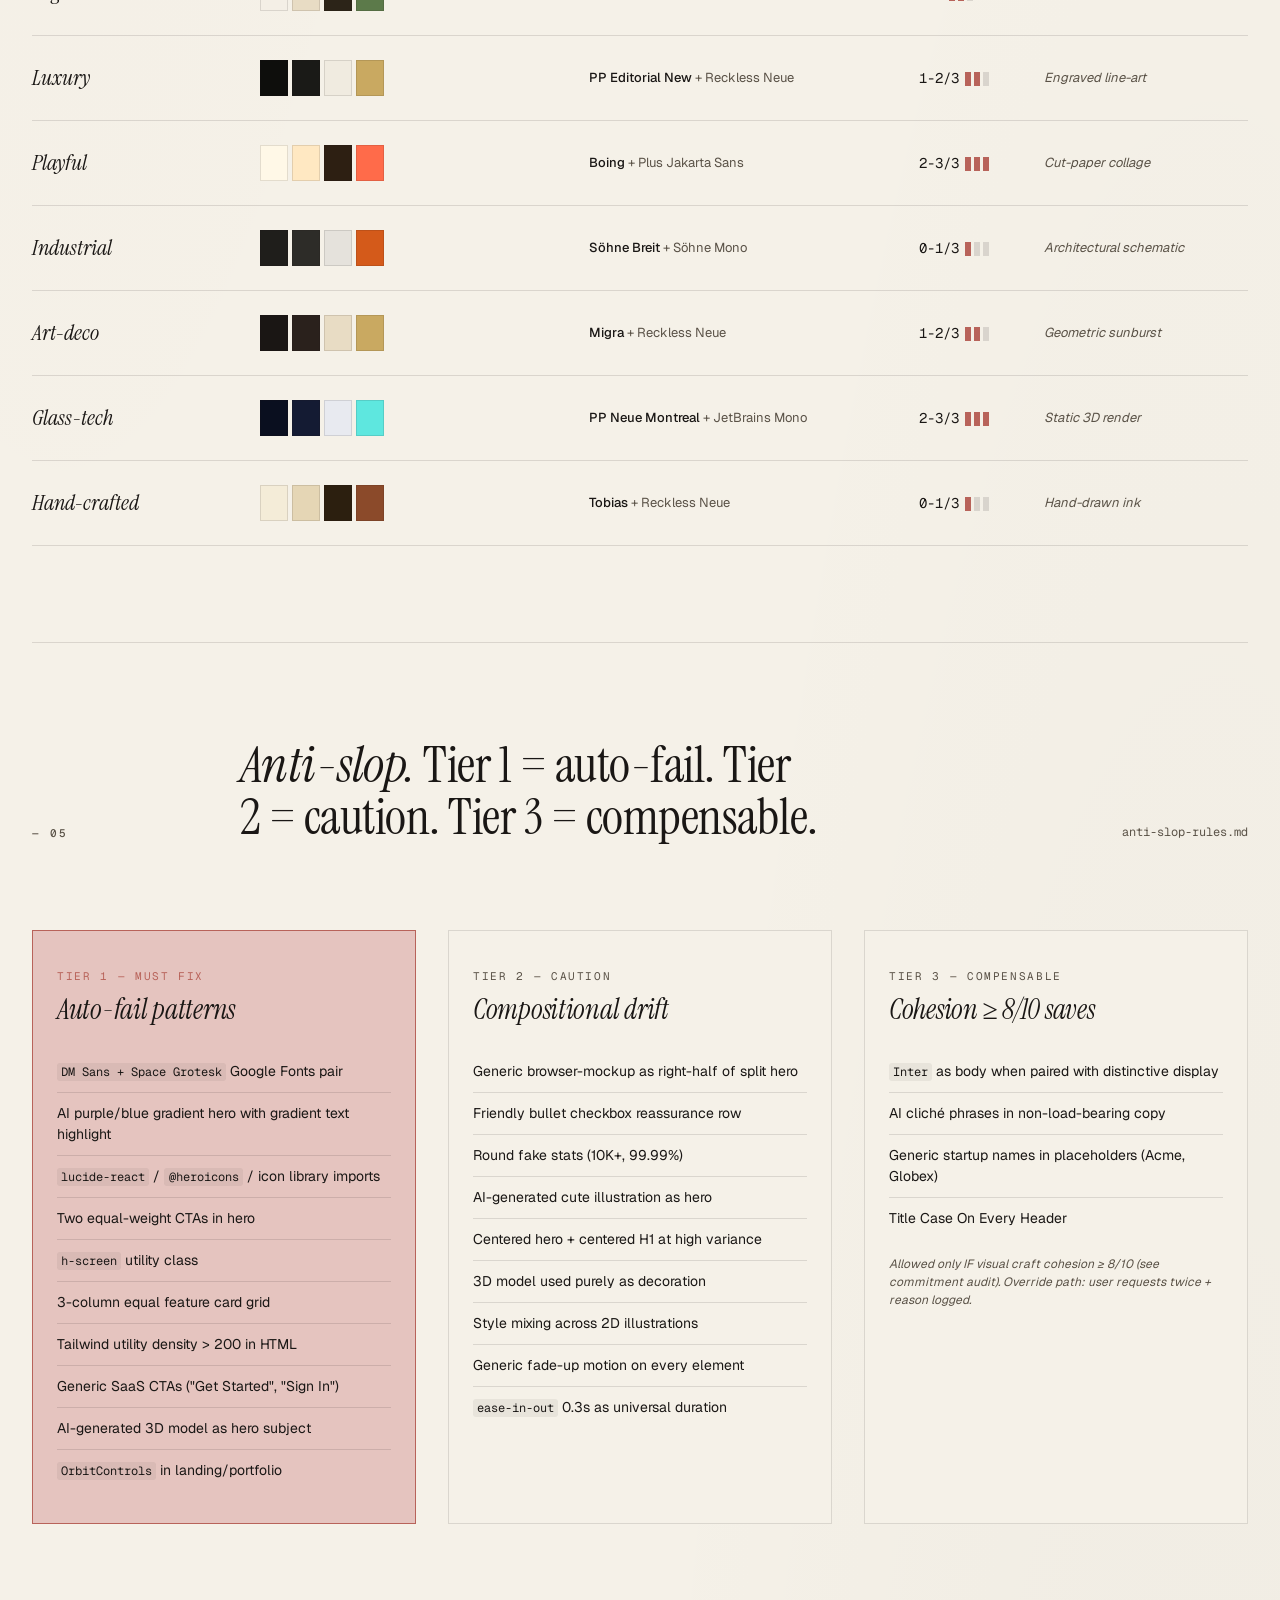
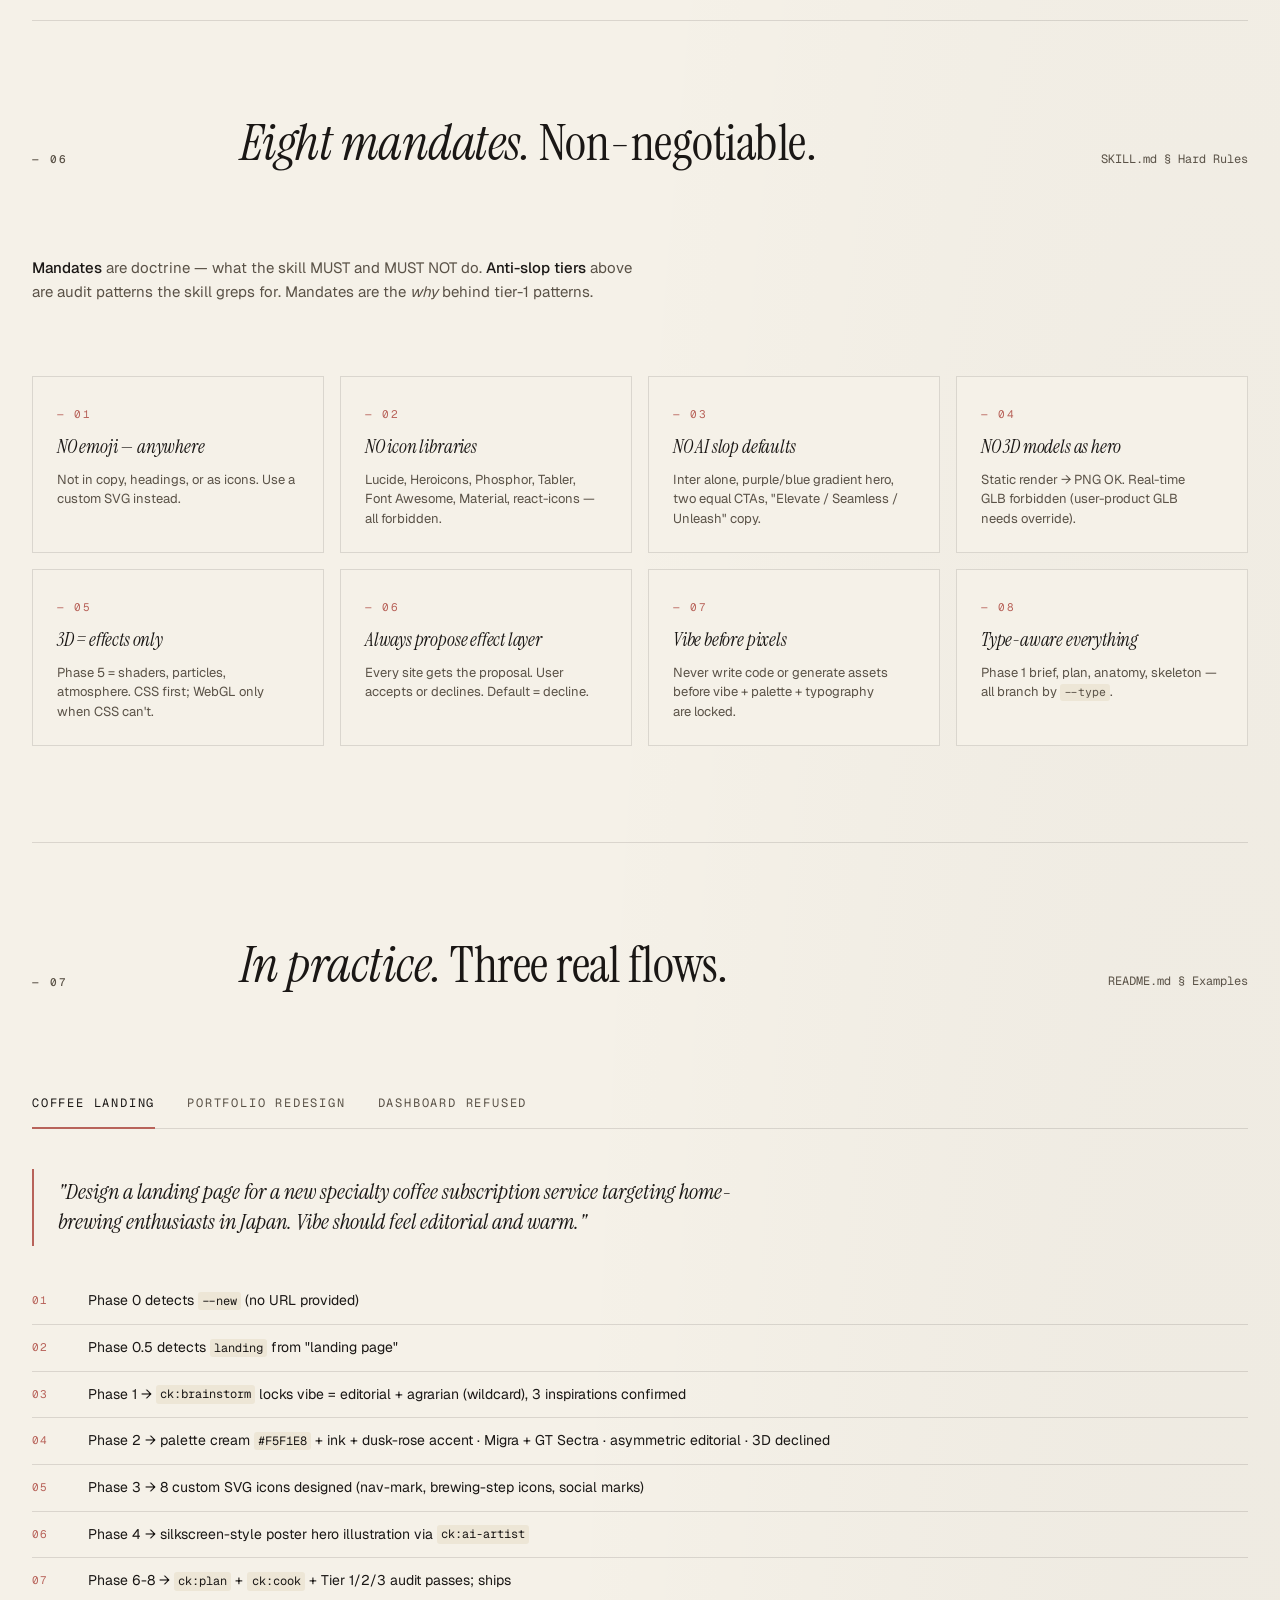
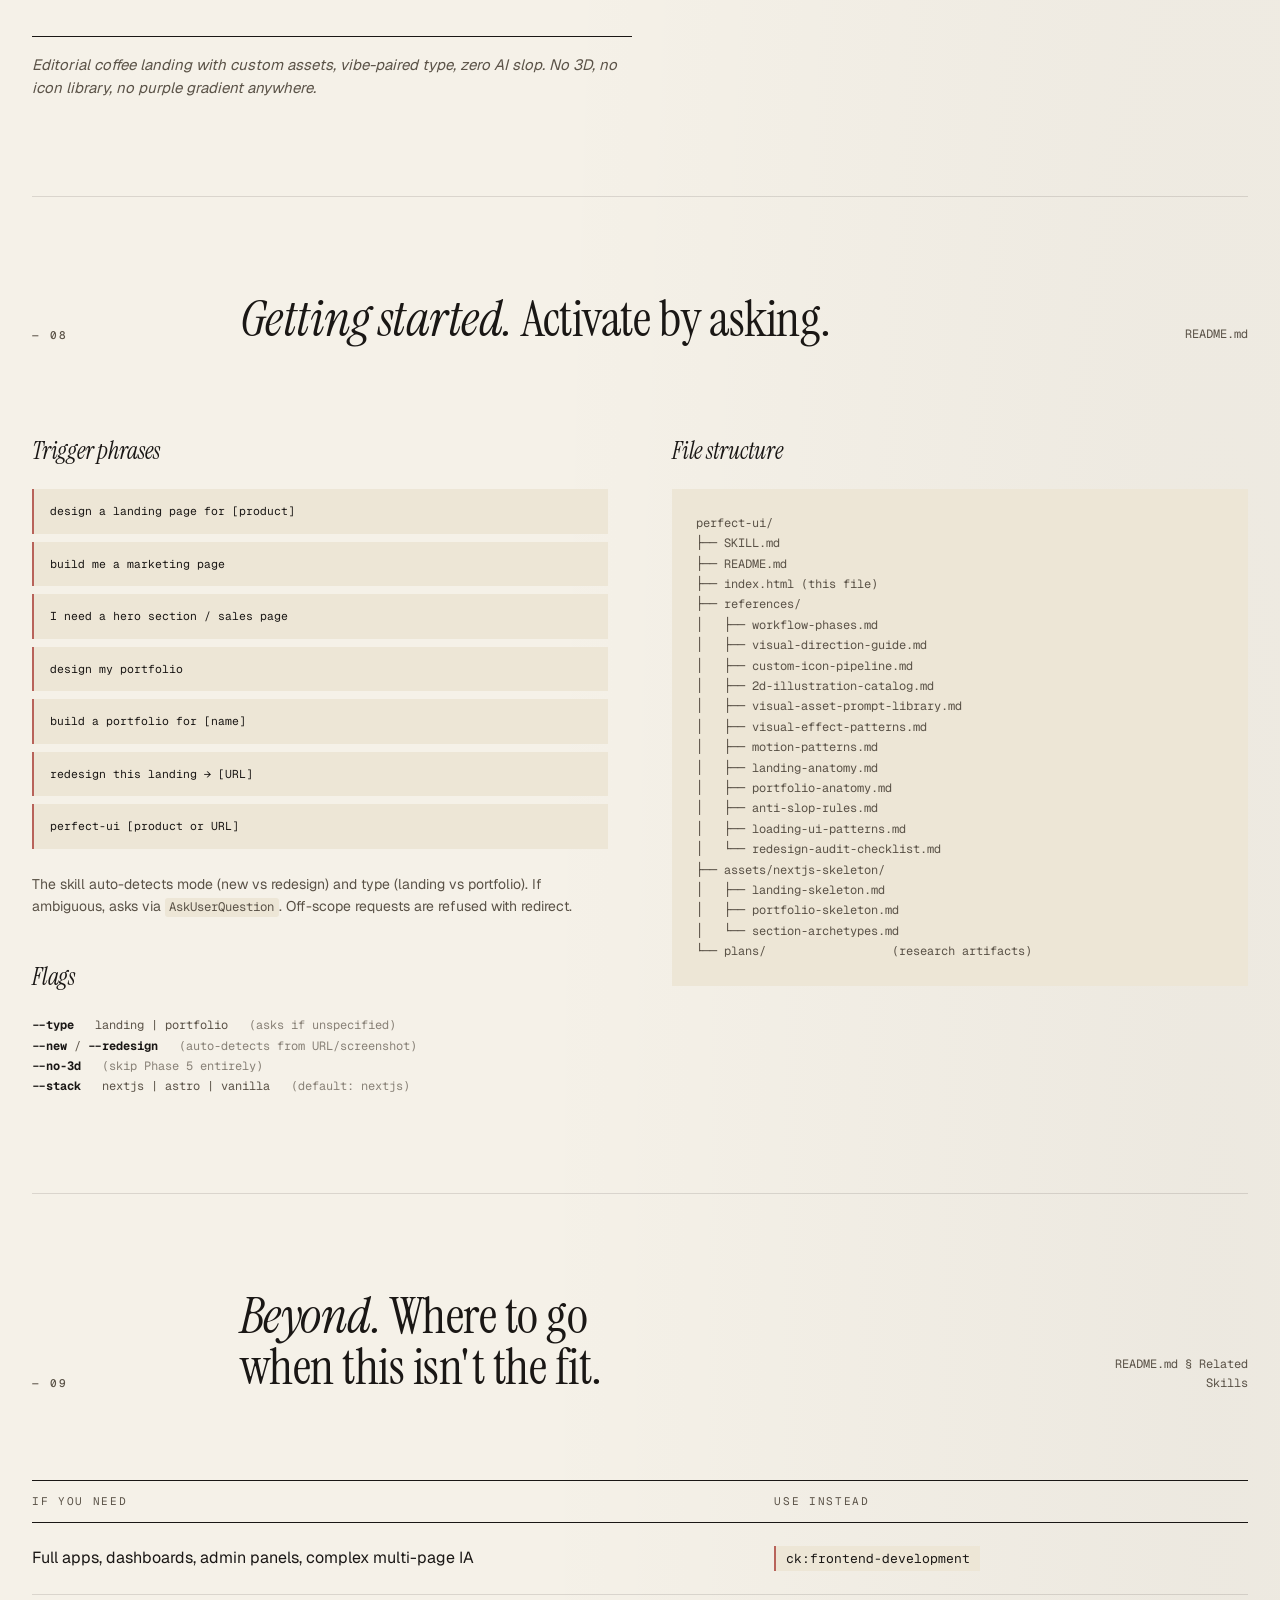
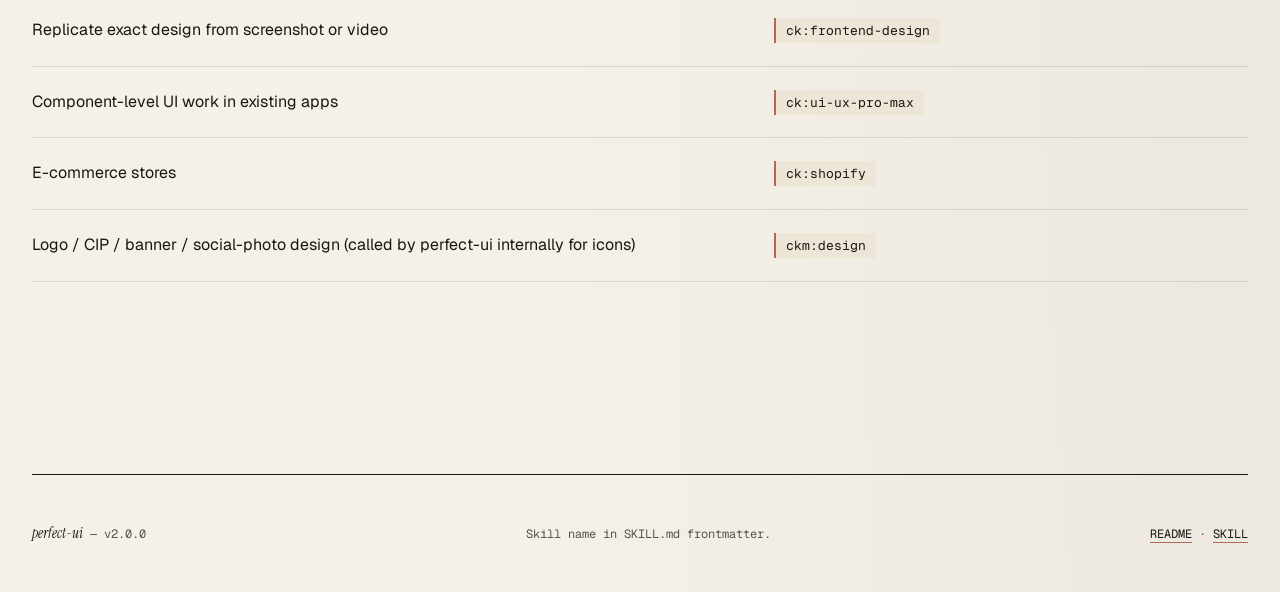
==== commit f7245ad3: "update html docs" ====
--- a/index.html
+++ b/index.html
@@ -1,9 +1,10 @@
 <!DOCTYPE html>
-<html lang="en">
+<html lang="en" class="no-js">
 <head>
 <meta charset="UTF-8" />
 <meta name="viewport" content="width=device-width, initial-scale=1.0" />
 <title>perfect-ui — Landing pages and portfolios that don't look AI-made</title>
+<script>document.documentElement.classList.remove('no-js');</script>
 <meta name="description" content="A Claude Code skill that orchestrates vibe-driven design of cohesive landing pages and portfolios. Anti-slop enforcement, custom icons, 2D-first visual craft, vibe-scaled motion." />
 <link rel="preconnect" href="https://fonts.googleapis.com" />
 <link rel="preconnect" href="https://fonts.gstatic.com" crossorigin />
@@ -182,6 +183,21 @@
   .scope-rejects li::before { width: 12px; height: 1px; background: var(--ink); transform: translateY(-4px); }
   .scope-col li code { background: transparent; padding: 0; color: var(--ink-muted); }
 
+  /* WHY (comparison) */
+  .why-stats { grid-column: 1 / span 12; display: grid; grid-template-columns: repeat(4, 1fr); gap: 32px; border-top: 1px solid var(--rule); border-bottom: 1px solid var(--rule); padding: 32px 0; margin-bottom: 56px; }
+  .why-stats .stat-num { font-size: 48px; }
+  .why-compare { grid-column: 1 / span 12; display: grid; grid-template-columns: 1fr 1px 1fr; gap: 0 64px; align-items: start; }
+  .why-compare-rule { background: var(--rule); width: 1px; align-self: stretch; position: relative; }
+  .why-compare-rule::before { content: ''; position: absolute; top: 50%; left: 50%; transform: translate(-50%, -50%); width: 6px; height: 6px; background: var(--accent); border-radius: 50%; }
+  .why-col h3 { font-size: 20px; margin-bottom: 20px; font-style: italic; }
+  .why-col-ai h3 { color: var(--ink-muted); }
+  .why-col ul { list-style: none; padding: 0; margin: 0; }
+  .why-col li { padding: 10px 0; border-bottom: 1px solid var(--rule); font-size: 14px; line-height: 1.5; }
+  .why-col li:last-child { border-bottom: none; }
+  .why-col-ai li { color: var(--ink-muted); font-family: var(--font-mono); font-size: 13px; }
+  .why-col-human li { color: var(--ink); }
+  .why-close { grid-column: 1 / span 12; margin-top: 48px; font-size: 16px; color: var(--ink-muted); font-style: italic; max-width: 60ch; }
+
   /* PIPELINE */
   .pipeline { grid-column: 1 / span 12; display: grid; grid-template-columns: repeat(4, 1fr); gap: 24px; }
   .phase {
@@ -299,6 +315,130 @@
     font-size: 12px;
   }
 
+  /* MANDATES */
+  .mandates-intro { grid-column: 1 / span 12; max-width: 60ch; margin-bottom: 40px; font-size: 15px; color: var(--ink-muted); line-height: 1.6; }
+  .mandates-intro strong { color: var(--ink); font-weight: 500; }
+  .mandates { grid-column: 1 / span 12; display: grid; grid-template-columns: repeat(4, 1fr); gap: 16px; }
+  .mandate {
+    border: 1px solid var(--rule);
+    padding: 24px;
+    background: var(--bg);
+    position: relative;
+    transition: border-color 0.3s cubic-bezier(0.16, 1, 0.3, 1);
+  }
+  .mandate:hover { border-color: var(--accent); }
+  .mandate-num {
+    font-family: var(--font-mono);
+    font-size: 11px;
+    color: var(--accent);
+    letter-spacing: 0.15em;
+  }
+  .mandate h3 {
+    font-size: 19px;
+    margin: 10px 0 12px;
+    font-style: italic;
+    line-height: 1.15;
+  }
+  .mandate p {
+    font-size: 13px;
+    color: var(--ink-muted);
+    line-height: 1.5;
+  }
+
+  /* IN PRACTICE (tabs) */
+  .tabs { grid-column: 1 / span 12; }
+  .tabs-list {
+    display: flex;
+    gap: 32px;
+    border-bottom: 1px solid var(--rule);
+    margin-bottom: 40px;
+    padding: 0;
+    list-style: none;
+    flex-wrap: wrap;
+  }
+  .tabs-list button {
+    font-family: var(--font-mono);
+    font-size: 12px;
+    letter-spacing: 0.15em;
+    text-transform: uppercase;
+    background: none;
+    border: none;
+    padding: 16px 0;
+    cursor: pointer;
+    color: var(--ink-muted);
+    border-bottom: 2px solid transparent;
+    margin-bottom: -1px;
+    transition: color 0.3s cubic-bezier(0.16, 1, 0.3, 1);
+  }
+  .tabs-list button:hover { color: var(--ink); }
+  .tabs-list button[aria-selected="true"] {
+    color: var(--ink);
+    border-bottom-color: var(--accent);
+  }
+  .tabs-list button:focus-visible {
+    outline: 2px solid var(--accent);
+    outline-offset: 4px;
+  }
+  .tab-panel { display: none; }
+  .tab-panel[data-active="true"] { display: block; }
+  .tab-quote {
+    font-family: var(--font-display);
+    font-style: italic;
+    font-size: 22px;
+    line-height: 1.4;
+    color: var(--ink);
+    border-left: 2px solid var(--accent);
+    padding: 8px 0 8px 24px;
+    margin: 0 0 32px;
+    max-width: 70ch;
+  }
+  .tab-flow {
+    list-style: none;
+    padding: 0;
+    margin: 0 0 32px;
+    counter-reset: flow-step;
+  }
+  .tab-flow li {
+    counter-increment: flow-step;
+    padding: 12px 0 12px 56px;
+    border-bottom: 1px solid var(--rule);
+    position: relative;
+    font-size: 14px;
+    line-height: 1.55;
+  }
+  .tab-flow li::before {
+    content: counter(flow-step, decimal-leading-zero);
+    position: absolute;
+    left: 0;
+    top: 14px;
+    font-family: var(--font-mono);
+    font-size: 11px;
+    color: var(--accent);
+    letter-spacing: 0.1em;
+  }
+  .tab-flow li:last-child { border-bottom: none; }
+  .tab-flow code { font-size: 12px; }
+  .tab-outcome {
+    font-size: 15px;
+    color: var(--ink-muted);
+    font-style: italic;
+    max-width: 60ch;
+    border-top: 1px solid var(--ink);
+    padding-top: 16px;
+  }
+  .tab-refusal {
+    background: var(--bg-muted);
+    padding: 24px;
+    margin-bottom: 32px;
+    border-left: 2px solid var(--accent);
+    font-size: 15px;
+    line-height: 1.6;
+    color: var(--ink);
+  }
+  /* No-JS fallback: show all panels */
+  .no-js .tab-panel { display: block; border-top: 1px solid var(--rule); padding-top: 32px; margin-top: 32px; }
+  .no-js .tabs-list { display: none; }
+
   /* GETTING STARTED */
   .start-grid { grid-column: 1 / span 12; display: grid; grid-template-columns: 1fr 1fr; gap: 64px; }
   .start-col h3 { font-size: 24px; font-style: italic; margin-bottom: 20px; }
@@ -316,6 +456,40 @@
     white-space: pre;
     font-size: 12px;
     overflow-x: auto;
+  }
+
+  /* BEYOND */
+  .beyond { grid-column: 1 / span 12; }
+  .beyond-row {
+    display: grid;
+    grid-template-columns: 3fr 2fr;
+    gap: 32px;
+    padding: 24px 0;
+    border-bottom: 1px solid var(--rule);
+    align-items: baseline;
+  }
+  .beyond-row:first-child {
+    border-top: 1px solid var(--ink);
+    border-bottom: 1px solid var(--ink);
+    font-family: var(--font-mono);
+    font-size: 11px;
+    text-transform: uppercase;
+    letter-spacing: 0.15em;
+    color: var(--ink-muted);
+    padding: 12px 0;
+  }
+  .beyond-need { font-size: 16px; line-height: 1.4; }
+  .beyond-skill {
+    font-family: var(--font-mono);
+    font-size: 14px;
+    color: var(--ink);
+  }
+  .beyond-skill code {
+    background: var(--bg-muted);
+    padding: 4px 10px;
+    border-radius: 0;
+    border-left: 2px solid var(--accent);
+    font-size: 13px;
   }
 
   /* FOOTER */
@@ -350,9 +524,23 @@
     .sec-head h2 { margin-top: 8px; }
     .scope-grid, .start-grid { grid-template-columns: 1fr; gap: 48px; }
     .pipeline, .tiers { grid-template-columns: 1fr; }
+    .why-stats { grid-template-columns: repeat(2, 1fr); }
+    .why-compare { grid-template-columns: 1fr; }
+    .why-compare-rule { display: none; }
+    .mandates { grid-template-columns: 1fr 1fr; }
+    .tabs-list { gap: 0; flex-direction: column; border-bottom: none; }
+    .tabs-list button { text-align: left; padding: 16px 0; border-bottom: 1px solid var(--rule); }
+    .tabs-list button[aria-selected="true"] { border-bottom-color: var(--accent); border-bottom-width: 2px; }
+    .tab-quote { font-size: 18px; padding-left: 16px; }
+    .beyond-row { grid-template-columns: 1fr; gap: 8px; padding: 20px 0; }
+    .beyond-row:first-child { display: none; }
     .vibe-row { grid-template-columns: 1fr; gap: 8px; padding: 20px 0; }
     .vibe-row:first-child { display: none; }
     section { padding: 64px 0; }
+  }
+
+  @media (max-width: 600px) {
+    .mandates { grid-template-columns: 1fr; }
   }
 
   @media (prefers-reduced-motion: reduce) {
@@ -373,7 +561,7 @@
     <div class="hero-head">
       <span class="wordmark">perfect-ui</span>
       <span class="meta">
-        <span>v0.0.1</span>
+        <span>v2.0.0</span>
         <span>MIT</span>
         <a href="README.md">README ↗</a>
       </span>
@@ -403,11 +591,75 @@
     </div>
   </section>
 
+  <!-- WHY -->
+  <section aria-label="Why it exists">
+    <div class="grid-12">
+      <div class="sec-head">
+        <span class="label">— Why</span>
+        <h2><em>Made because</em> AI pages stack defaults.</h2>
+        <span class="sec-meta">plans/260509-ai-vs-human-analysis/synthesis.md</span>
+      </div>
+
+      <div class="why-stats">
+        <div>
+          <div class="stat-num">12</div>
+          <div class="stat-label">Landings analyzed</div>
+        </div>
+        <div>
+          <div class="stat-num">5</div>
+          <div class="stat-label">AI-generated</div>
+        </div>
+        <div>
+          <div class="stat-num">7</div>
+          <div class="stat-label">Human-crafted</div>
+        </div>
+        <div>
+          <div class="stat-num">10+</div>
+          <div class="stat-label">Violations stacked / AI page</div>
+        </div>
+      </div>
+
+      <div class="why-compare">
+        <div class="why-col why-col-ai">
+          <h3>AI defaults — stacked</h3>
+          <ul>
+            <li>Inter font alone</li>
+            <li>Purple/blue gradient hero</li>
+            <li><code>h-screen</code> everywhere</li>
+            <li><code>lucide-react</code> icons</li>
+            <li>3-col equal feature grid</li>
+            <li>"Get Started" CTAs</li>
+            <li>Round fake stats (10K+, 99.99%)</li>
+            <li>Fade-up on every element</li>
+          </ul>
+        </div>
+
+        <div class="why-compare-rule" aria-hidden="true"></div>
+
+        <div class="why-col why-col-human">
+          <h3>Human commitment — singular</h3>
+          <ul>
+            <li>One vibe locked end-to-end</li>
+            <li>Custom SVG icon set</li>
+            <li>Asymmetric editorial grid</li>
+            <li>Vibe-paired typography</li>
+            <li>Distinctive display fonts</li>
+            <li>Specific draft copy</li>
+            <li>Real evidence-based stats</li>
+            <li>Vibe-scaled motion intensity</li>
+          </ul>
+        </div>
+      </div>
+
+      <p class="why-close">Cohesion is the multiplier on craft. This skill encodes that as enforceable rules.</p>
+    </div>
+  </section>
+
   <!-- SCOPE -->
   <section aria-label="Scope">
     <div class="grid-12">
       <div class="sec-head">
-        <span class="label">— 01</span>
+        <span class="label">— 02</span>
         <h2><em>Scope.</em> What's in. What's not.</h2>
         <span class="sec-meta">SKILL.md § Scope</span>
       </div>
@@ -445,7 +697,7 @@
   <section aria-label="Pipeline">
     <div class="grid-12">
       <div class="sec-head">
-        <span class="label">— 02</span>
+        <span class="label">— 03</span>
         <h2><em>Pipeline.</em> Eight phases, each with a single concern.</h2>
         <span class="sec-meta">workflow-phases.md</span>
       </div>
@@ -532,7 +784,12 @@
         <div class="phase">
           <span class="phase-num">— ∞</span>
           <h3>Loading UI</h3>
-          <p>Default no splash. Earns place only when assets need masking or brand moment justifies.</p>
+          <p>Default no splash. Earns place only when:</p>
+          <ul style="font-size: 13px; color: var(--ink-muted); padding-left: 16px; margin: 0 0 16px;">
+            <li>Heavy assets &gt;1.5s load</li>
+            <li>Brand mark moment</li>
+            <li>Curated narrative entrance</li>
+          </ul>
           <span class="ref">loading-ui-patterns.md</span>
         </div>
 
@@ -544,7 +801,7 @@
   <section aria-label="Vibes">
     <div class="grid-12">
       <div class="sec-head">
-        <span class="label">— 03</span>
+        <span class="label">— 04</span>
         <h2><em>Eleven vibes.</em> One anchor + one wildcard. Locked at design time.</h2>
         <span class="sec-meta">visual-direction-guide.md</span>
       </div>
@@ -653,7 +910,7 @@
   <section aria-label="Anti-slop tiers">
     <div class="grid-12">
       <div class="sec-head">
-        <span class="label">— 04</span>
+        <span class="label">— 05</span>
         <h2><em>Anti-slop.</em> Tier 1 = auto-fail. Tier 2 = caution. Tier 3 = compensable.</h2>
         <span class="sec-meta">anti-slop-rules.md</span>
       </div>
@@ -709,11 +966,136 @@
     </div>
   </section>
 
+  <!-- MANDATES -->
+  <section aria-label="Hard rule mandates">
+    <div class="grid-12">
+      <div class="sec-head">
+        <span class="label">— 06</span>
+        <h2><em>Eight mandates.</em> Non-negotiable.</h2>
+        <span class="sec-meta">SKILL.md § Hard Rules</span>
+      </div>
+
+      <p class="mandates-intro">
+        <strong>Mandates</strong> are doctrine — what the skill MUST and MUST NOT do. <strong>Anti-slop tiers</strong> above are audit patterns the skill greps for. Mandates are the <em>why</em> behind tier-1 patterns.
+      </p>
+
+      <div class="mandates">
+
+        <div class="mandate">
+          <span class="mandate-num">— 01</span>
+          <h3>NO emoji — anywhere</h3>
+          <p>Not in copy, headings, or as icons. Use a custom SVG instead.</p>
+        </div>
+
+        <div class="mandate">
+          <span class="mandate-num">— 02</span>
+          <h3>NO icon libraries</h3>
+          <p>Lucide, Heroicons, Phosphor, Tabler, Font Awesome, Material, react-icons — all forbidden.</p>
+        </div>
+
+        <div class="mandate">
+          <span class="mandate-num">— 03</span>
+          <h3>NO AI slop defaults</h3>
+          <p>Inter alone, purple/blue gradient hero, two equal CTAs, "Elevate / Seamless / Unleash" copy.</p>
+        </div>
+
+        <div class="mandate">
+          <span class="mandate-num">— 04</span>
+          <h3>NO 3D models as hero</h3>
+          <p>Static render → PNG OK. Real-time GLB forbidden (user-product GLB needs override).</p>
+        </div>
+
+        <div class="mandate">
+          <span class="mandate-num">— 05</span>
+          <h3>3D = effects only</h3>
+          <p>Phase 5 = shaders, particles, atmosphere. CSS first; WebGL only when CSS can't.</p>
+        </div>
+
+        <div class="mandate">
+          <span class="mandate-num">— 06</span>
+          <h3>Always propose effect layer</h3>
+          <p>Every site gets the proposal. User accepts or declines. Default = decline.</p>
+        </div>
+
+        <div class="mandate">
+          <span class="mandate-num">— 07</span>
+          <h3>Vibe before pixels</h3>
+          <p>Never write code or generate assets before vibe + palette + typography are locked.</p>
+        </div>
+
+        <div class="mandate">
+          <span class="mandate-num">— 08</span>
+          <h3>Type-aware everything</h3>
+          <p>Phase 1 brief, plan, anatomy, skeleton — all branch by <code>--type</code>.</p>
+        </div>
+
+      </div>
+    </div>
+  </section>
+
+  <!-- IN PRACTICE -->
+  <section aria-label="In practice — three example flows">
+    <div class="grid-12">
+      <div class="sec-head">
+        <span class="label">— 07</span>
+        <h2><em>In practice.</em> Three real flows.</h2>
+        <span class="sec-meta">README.md § Examples</span>
+      </div>
+
+      <div class="tabs">
+        <div class="tabs-list" role="tablist" aria-label="Example flows">
+          <button role="tab" id="tab-coffee" aria-controls="panel-coffee" aria-selected="true" tabindex="0">Coffee landing</button>
+          <button role="tab" id="tab-portfolio" aria-controls="panel-portfolio" aria-selected="false" tabindex="-1">Portfolio redesign</button>
+          <button role="tab" id="tab-refused" aria-controls="panel-refused" aria-selected="false" tabindex="-1">Dashboard refused</button>
+        </div>
+
+        <div class="tabs-panels">
+
+          <div class="tab-panel" id="panel-coffee" role="tabpanel" aria-labelledby="tab-coffee" data-active="true">
+            <p class="tab-quote">"Design a landing page for a new specialty coffee subscription service targeting home-brewing enthusiasts in Japan. Vibe should feel editorial and warm."</p>
+            <ol class="tab-flow">
+              <li>Phase 0 detects <code>--new</code> (no URL provided)</li>
+              <li>Phase 0.5 detects <code>landing</code> from "landing page"</li>
+              <li>Phase 1 → <code>ck:brainstorm</code> locks vibe = editorial + agrarian (wildcard), 3 inspirations confirmed</li>
+              <li>Phase 2 → palette cream <code>#F5F1E8</code> + ink + dusk-rose accent · Migra + GT Sectra · asymmetric editorial · 3D declined</li>
+              <li>Phase 3 → 8 custom SVG icons designed (nav-mark, brewing-step icons, social marks)</li>
+              <li>Phase 4 → silkscreen-style poster hero illustration via <code>ck:ai-artist</code></li>
+              <li>Phase 6-8 → <code>ck:plan</code> + <code>ck:cook</code> + Tier 1/2/3 audit passes; ships</li>
+            </ol>
+            <p class="tab-outcome">Editorial coffee landing with custom assets, vibe-paired type, zero AI slop. No 3D, no icon library, no purple gradient anywhere.</p>
+          </div>
+
+          <div class="tab-panel" id="panel-portfolio" role="tabpanel" aria-labelledby="tab-portfolio" data-active="false">
+            <p class="tab-quote">"Redesign this portfolio: https://my-old-site.com — I want it to feel more elegant and let my work speak. Currently has too many flashy hover effects."</p>
+            <ol class="tab-flow">
+              <li>Phase 0 detects <code>--redesign</code> (URL provided)</li>
+              <li>Audit per <code>redesign-audit-checklist.md</code> — keep portfolio cover photo + custom monogram; kill hover-effect overload, skill-bar percentages, "Hi I'm passionate" opener</li>
+              <li>Phase 0.5 detects <code>portfolio</code></li>
+              <li>Phase 1-2 → elegant vibe locked · PP Neue Montreal display · off-white palette · atmospheric spatial</li>
+              <li>Phase 3-5 → minimal icon set (5 icons) · editorial environmental portrait · 3D logo accent approved</li>
+              <li>Phase 6-8 → Plan with <code>app/work/[slug]</code> case study route → audit catches "Welcome to my portfolio" leftover copy → fixes → ships</li>
+            </ol>
+            <p class="tab-outcome">Restrained portfolio that lets the work breathe. Atmospheric, not flashy. Audit-caught copy leftover prevented a slop-shipped redesign.</p>
+          </div>
+
+          <div class="tab-panel" id="panel-refused" role="tabpanel" aria-labelledby="tab-refused" data-active="false">
+            <p class="tab-quote">"Build me an admin dashboard with a sidebar and analytics charts."</p>
+            <div class="tab-refusal">
+              perfect-ui scope = marketing-style sites only (landing / portfolio). For an admin dashboard with sidebar and charts, use <code>ck:frontend-development</code> instead — it has React/TypeScript patterns suited to app surfaces. If you need a marketing landing page <em>for</em> your admin tool, that's in scope — clarify and we'll proceed.
+            </div>
+            <p class="tab-outcome">Skill knows when to step aside. Refusal is a redirect, not a block. Off-scope work goes to skills built for it.</p>
+          </div>
+
+        </div>
+      </div>
+    </div>
+  </section>
+
   <!-- GETTING STARTED -->
   <section aria-label="Getting started">
     <div class="grid-12">
       <div class="sec-head">
-        <span class="label">— 05</span>
+        <span class="label">— 08</span>
         <h2><em>Getting started.</em> Activate by asking.</h2>
         <span class="sec-meta">README.md</span>
       </div>
@@ -733,6 +1115,14 @@
           <p style="margin-top: 24px; font-size: 14px; color: var(--ink-muted); line-height: 1.6;">
             The skill auto-detects mode (new vs redesign) and type (landing vs portfolio). If ambiguous, asks via <code>AskUserQuestion</code>. Off-scope requests are refused with redirect.
           </p>
+
+          <h3 style="margin-top: 40px;">Flags</h3>
+          <div class="triggers" style="font-family: var(--font-mono); font-size: 12px; line-height: 1.7; color: var(--ink-muted);">
+            <div><strong style="color: var(--ink);">--type</strong> &nbsp; landing | portfolio &nbsp; <span style="opacity: 0.7;">(asks if unspecified)</span></div>
+            <div><strong style="color: var(--ink);">--new</strong> / <strong style="color: var(--ink);">--redesign</strong> &nbsp; <span style="opacity: 0.7;">(auto-detects from URL/screenshot)</span></div>
+            <div><strong style="color: var(--ink);">--no-3d</strong> &nbsp; <span style="opacity: 0.7;">(skip Phase 5 entirely)</span></div>
+            <div><strong style="color: var(--ink);">--stack</strong> &nbsp; nextjs | astro | vanilla &nbsp; <span style="opacity: 0.7;">(default: nextjs)</span></div>
+          </div>
         </div>
 
         <div class="start-col">
@@ -740,7 +1130,7 @@
           <div class="files">perfect-ui/
 ├── SKILL.md
 ├── README.md
-├── docs.html (this file)
+├── index.html (this file)
 ├── references/
 │   ├── workflow-phases.md
 │   ├── visual-direction-guide.md
@@ -764,10 +1154,53 @@
     </div>
   </section>
 
+  <!-- BEYOND -->
+  <section aria-label="Beyond perfect-ui — when to use other skills">
+    <div class="grid-12">
+      <div class="sec-head">
+        <span class="label">— 09</span>
+        <h2><em>Beyond.</em> Where to go when this isn't the fit.</h2>
+        <span class="sec-meta">README.md § Related Skills</span>
+      </div>
+
+      <div class="beyond">
+        <div class="beyond-row">
+          <div>If you need</div>
+          <div>Use instead</div>
+        </div>
+
+        <div class="beyond-row">
+          <div class="beyond-need">Full apps, dashboards, admin panels, complex multi-page IA</div>
+          <div class="beyond-skill"><code>ck:frontend-development</code></div>
+        </div>
+
+        <div class="beyond-row">
+          <div class="beyond-need">Replicate exact design from screenshot or video</div>
+          <div class="beyond-skill"><code>ck:frontend-design</code></div>
+        </div>
+
+        <div class="beyond-row">
+          <div class="beyond-need">Component-level UI work in existing apps</div>
+          <div class="beyond-skill"><code>ck:ui-ux-pro-max</code></div>
+        </div>
+
+        <div class="beyond-row">
+          <div class="beyond-need">E-commerce stores</div>
+          <div class="beyond-skill"><code>ck:shopify</code></div>
+        </div>
+
+        <div class="beyond-row">
+          <div class="beyond-need">Logo / CIP / banner / social-photo design (called by perfect-ui internally for icons)</div>
+          <div class="beyond-skill"><code>ckm:design</code></div>
+        </div>
+      </div>
+    </div>
+  </section>
+
   <!-- FOOTER -->
   <footer>
     <div class="foot-row">
-      <span><em>perfect-ui</em> — v0.0.1</span>
+      <span><em>perfect-ui</em> — v2.0.0</span>
       <span>Skill name in SKILL.md frontmatter.</span>
       <span><a href="README.md">README</a> · <a href="SKILL.md">SKILL</a></span>
     </div>
@@ -775,5 +1208,36 @@
 
 </div>
 
+<script>
+  (function () {
+    var tabs = document.querySelectorAll('[role="tab"]');
+    if (!tabs.length) return;
+
+    function activate(tab) {
+      tabs.forEach(function (t) {
+        var panel = document.getElementById(t.getAttribute('aria-controls'));
+        var isActive = t === tab;
+        t.setAttribute('aria-selected', isActive ? 'true' : 'false');
+        t.setAttribute('tabindex', isActive ? '0' : '-1');
+        if (panel) panel.setAttribute('data-active', isActive ? 'true' : 'false');
+      });
+      tab.focus();
+    }
+
+    tabs.forEach(function (tab, idx) {
+      tab.addEventListener('click', function () { activate(tab); });
+      tab.addEventListener('keydown', function (e) {
+        var key = e.key;
+        var next;
+        if (key === 'ArrowRight') next = tabs[(idx + 1) % tabs.length];
+        else if (key === 'ArrowLeft') next = tabs[(idx - 1 + tabs.length) % tabs.length];
+        else if (key === 'Home') next = tabs[0];
+        else if (key === 'End') next = tabs[tabs.length - 1];
+        if (next) { e.preventDefault(); activate(next); }
+      });
+    });
+  })();
+</script>
+
 </body>
 </html>
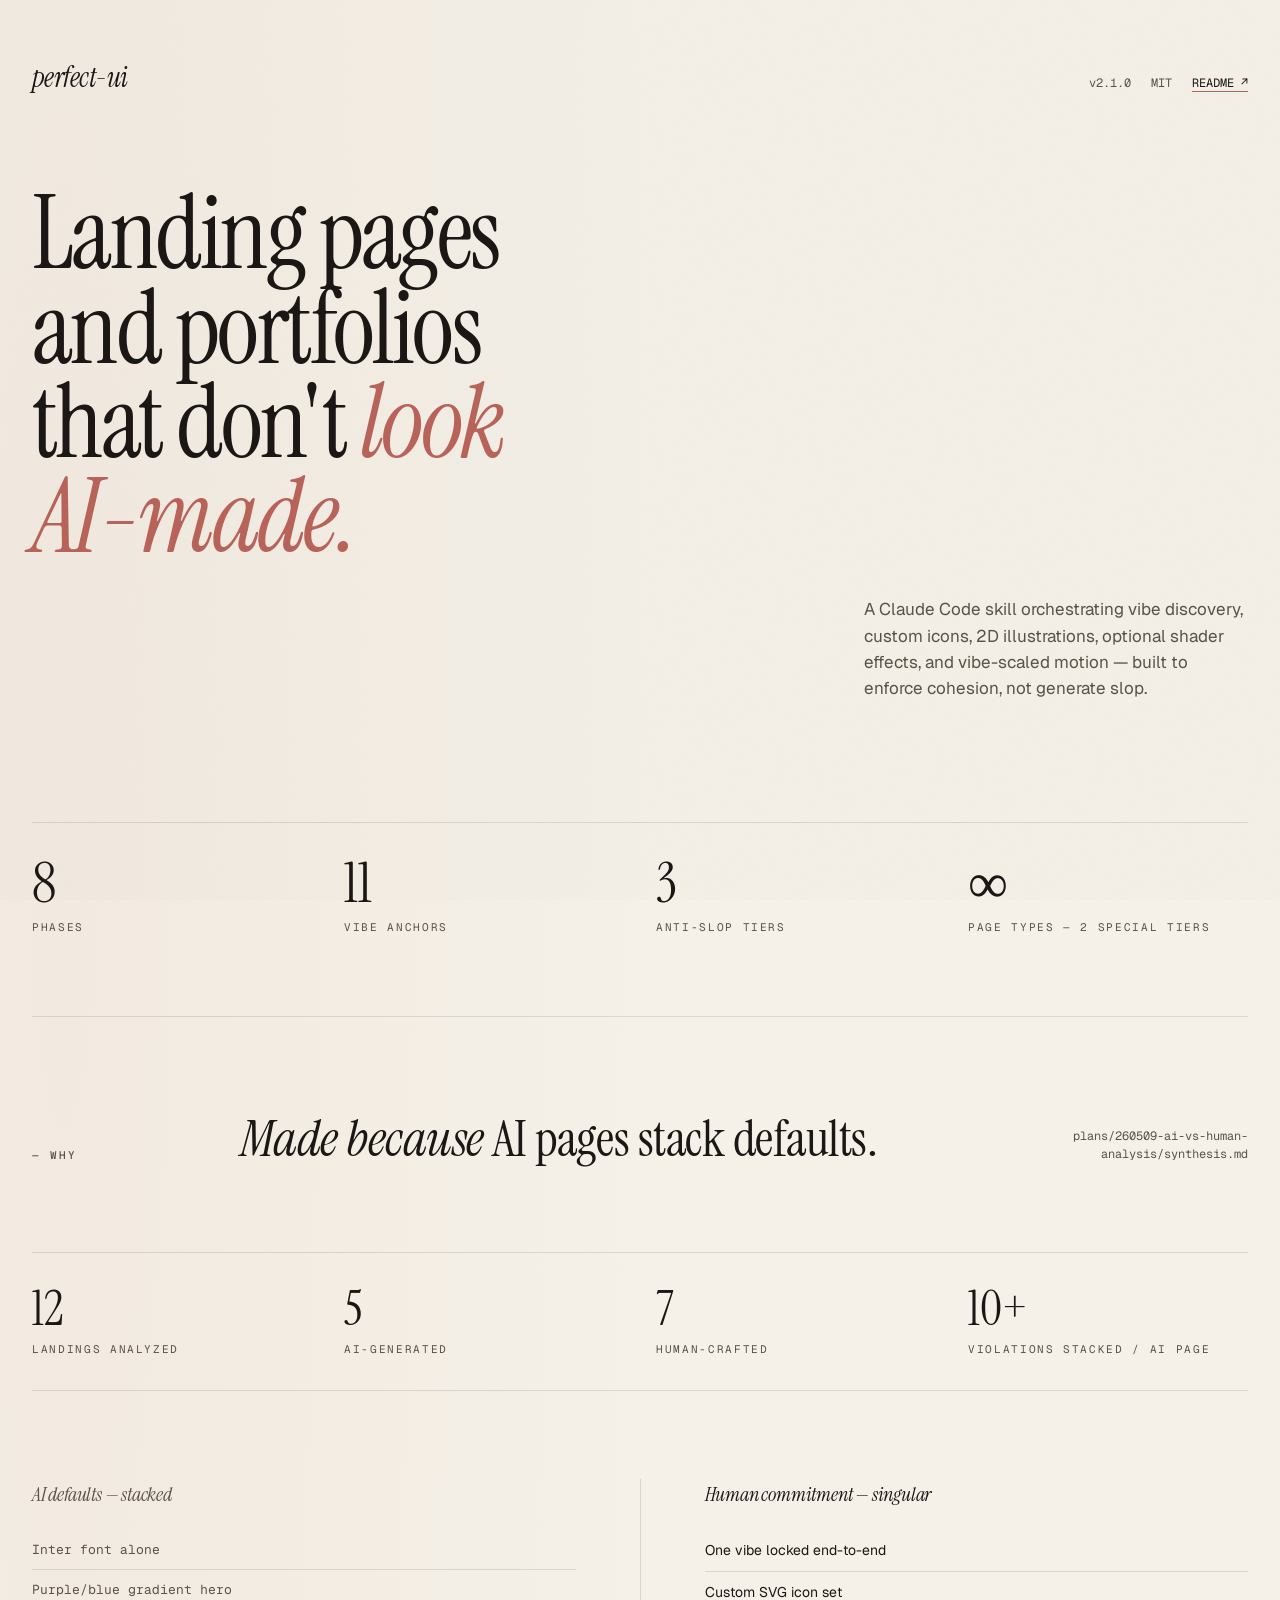
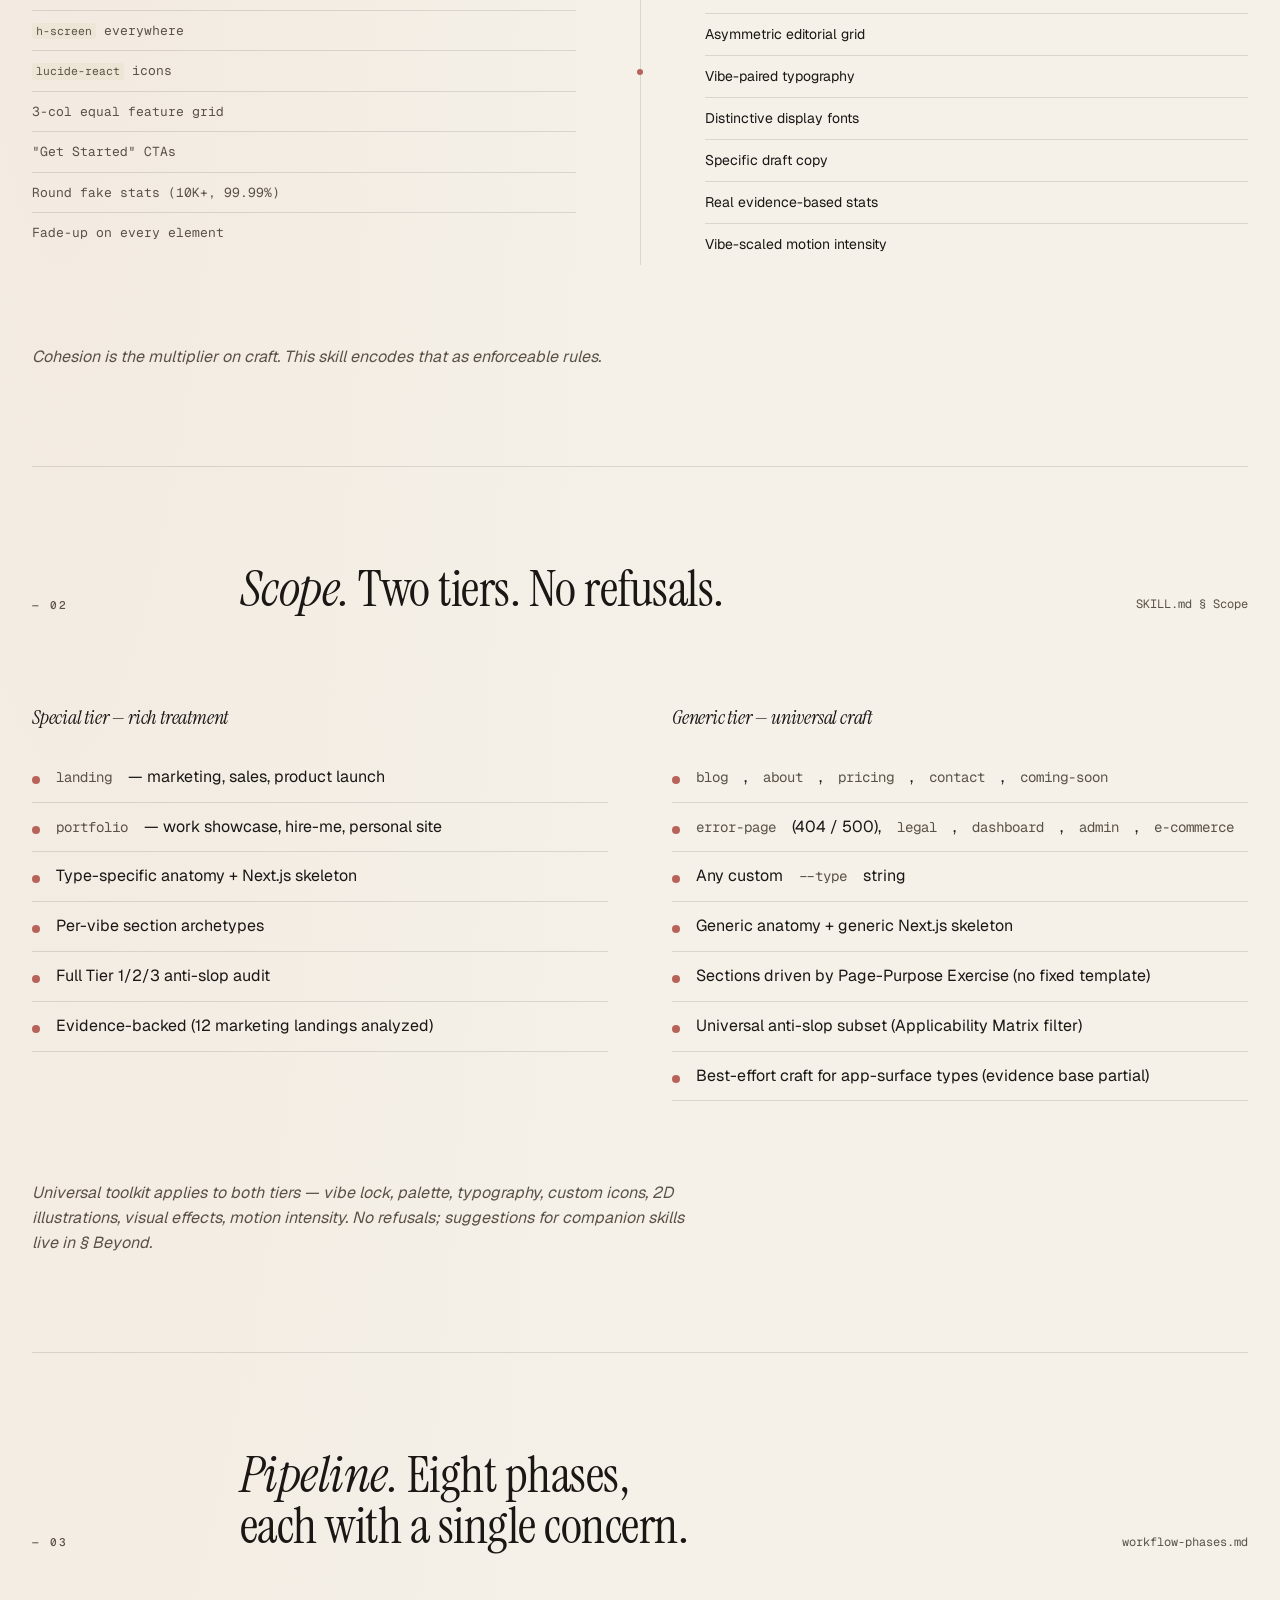
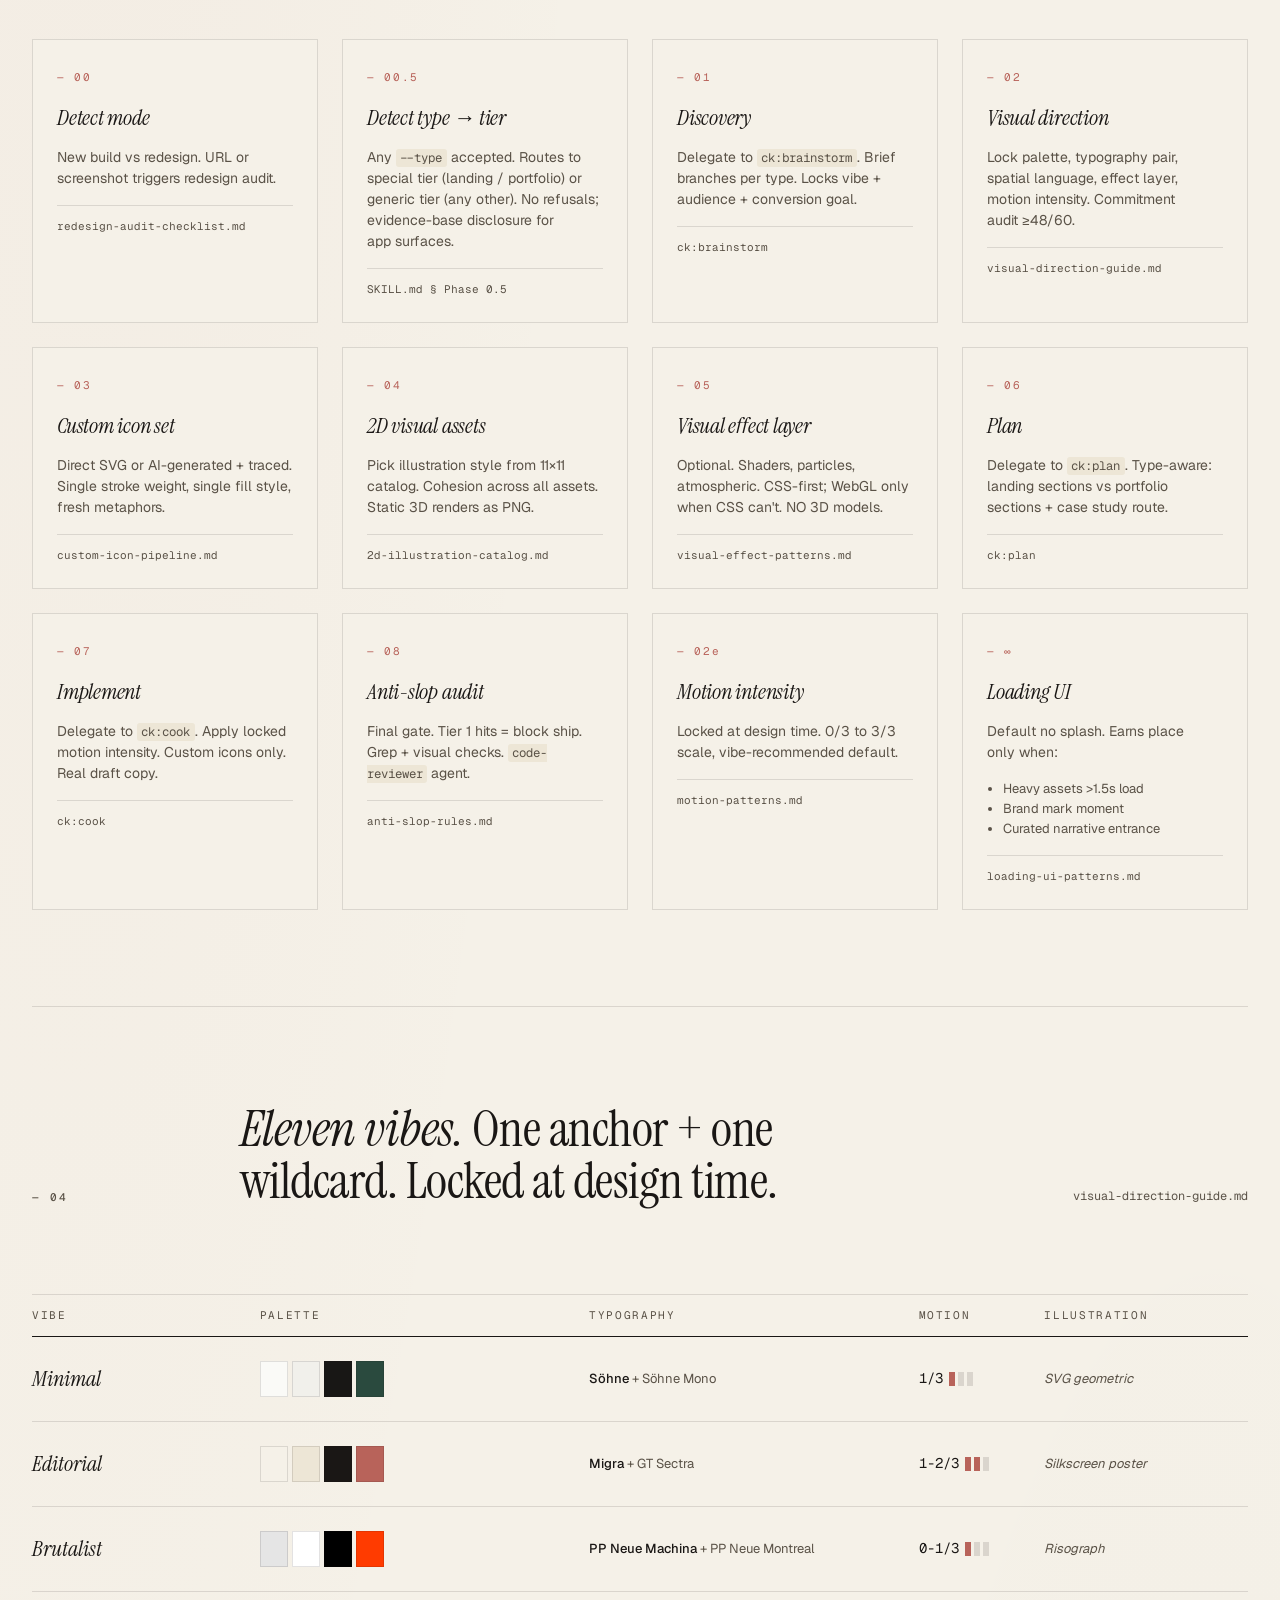
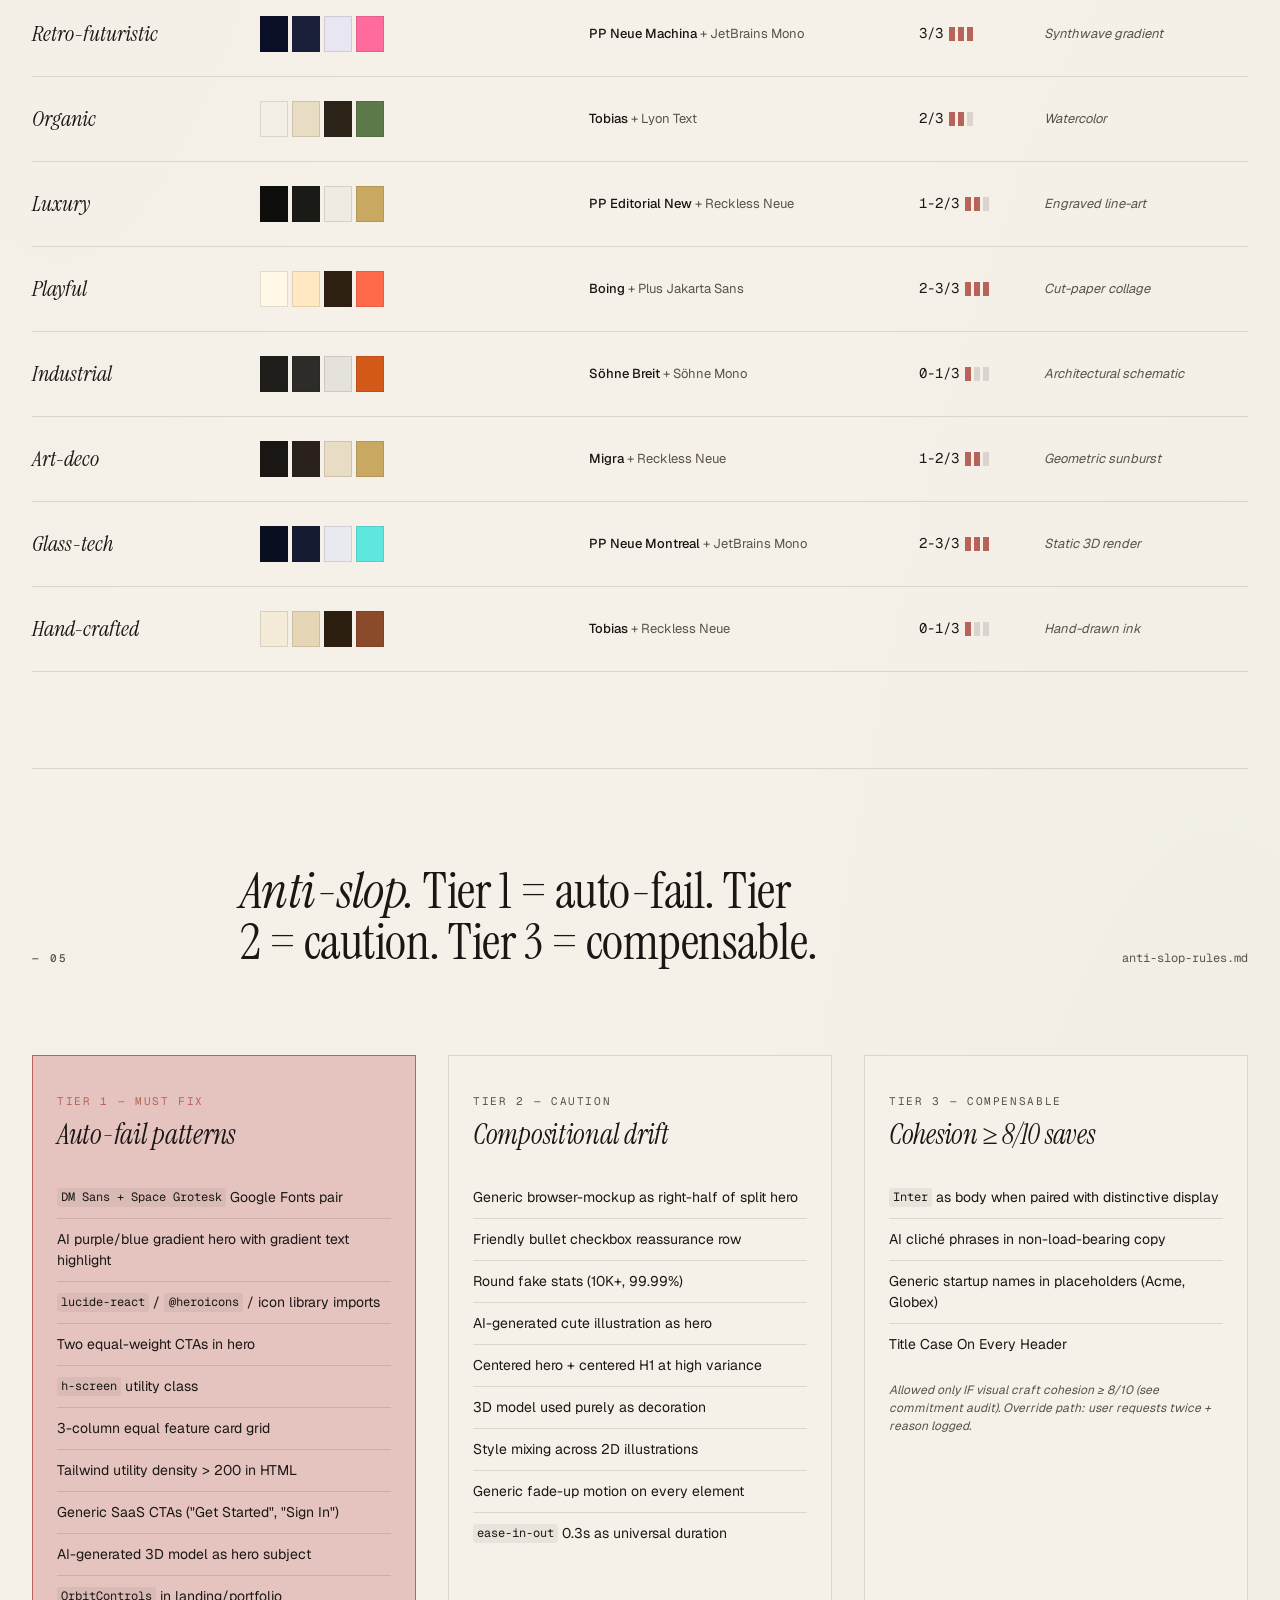
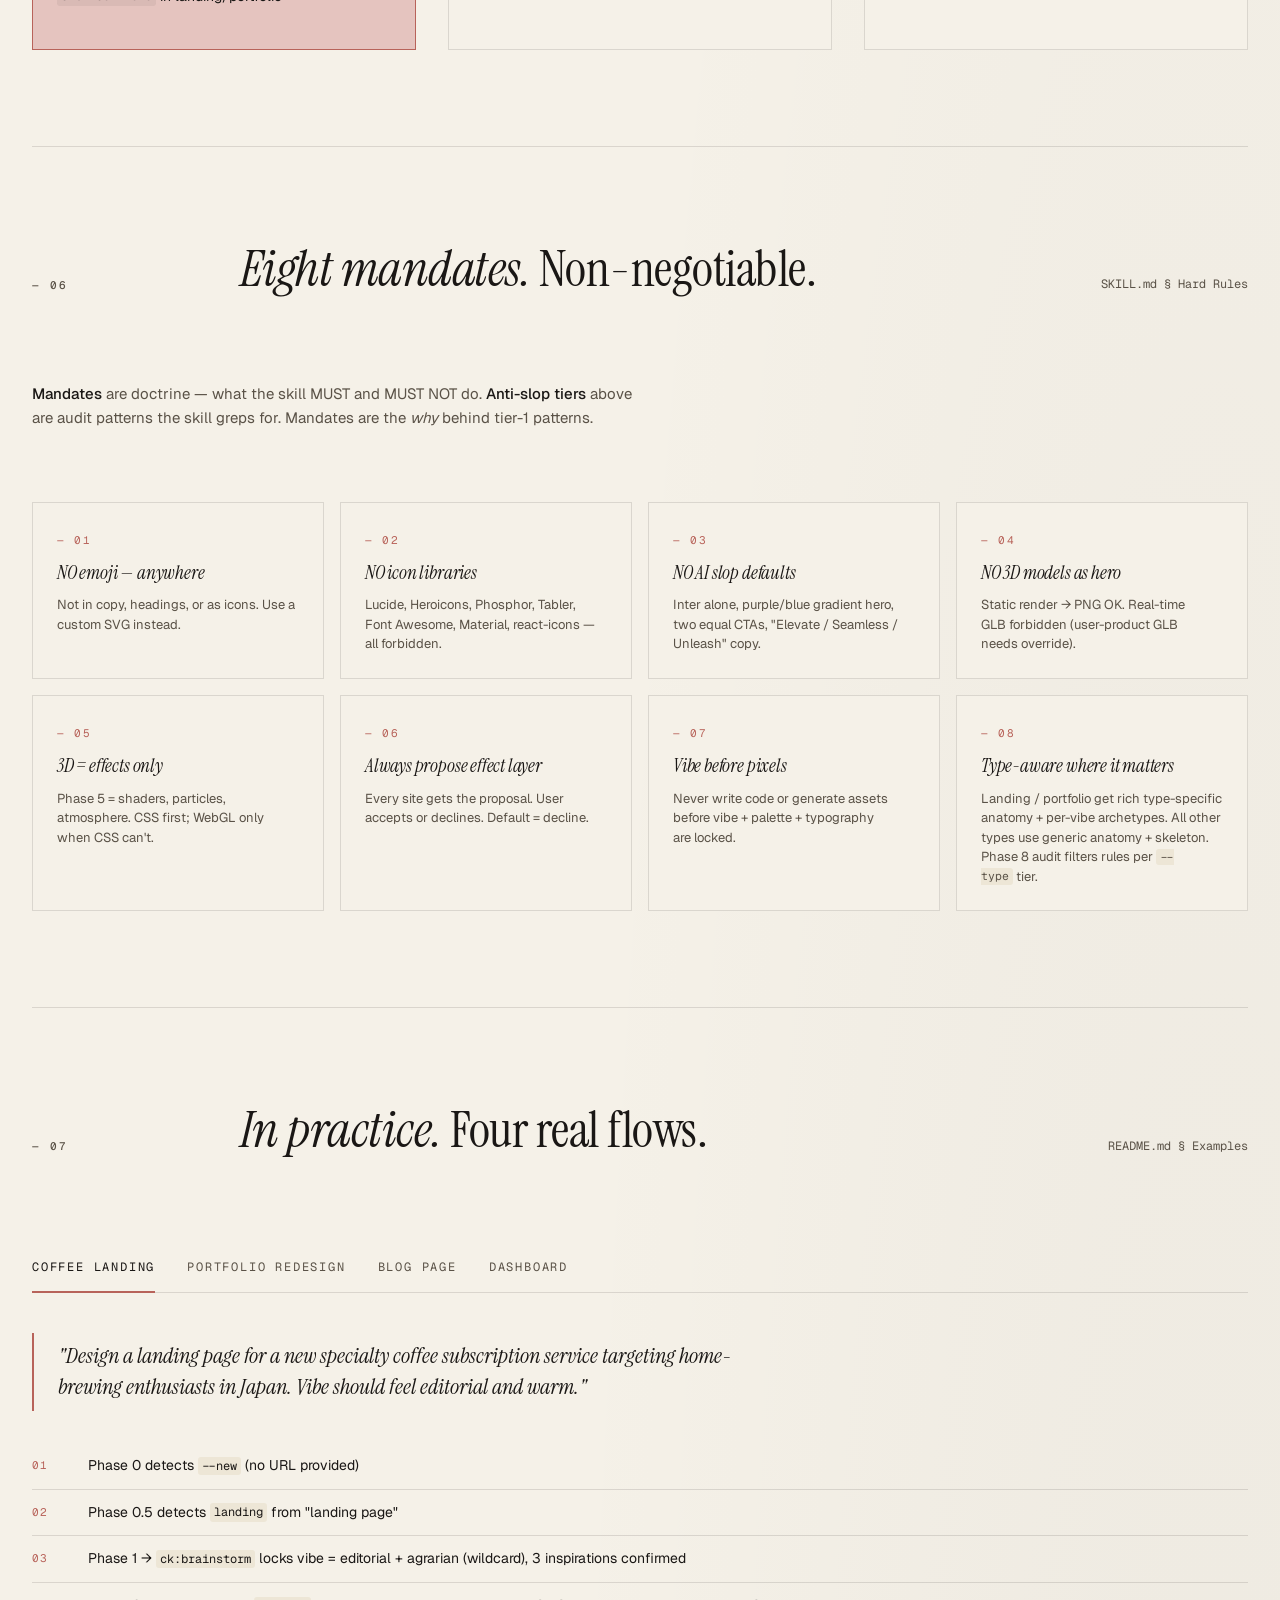
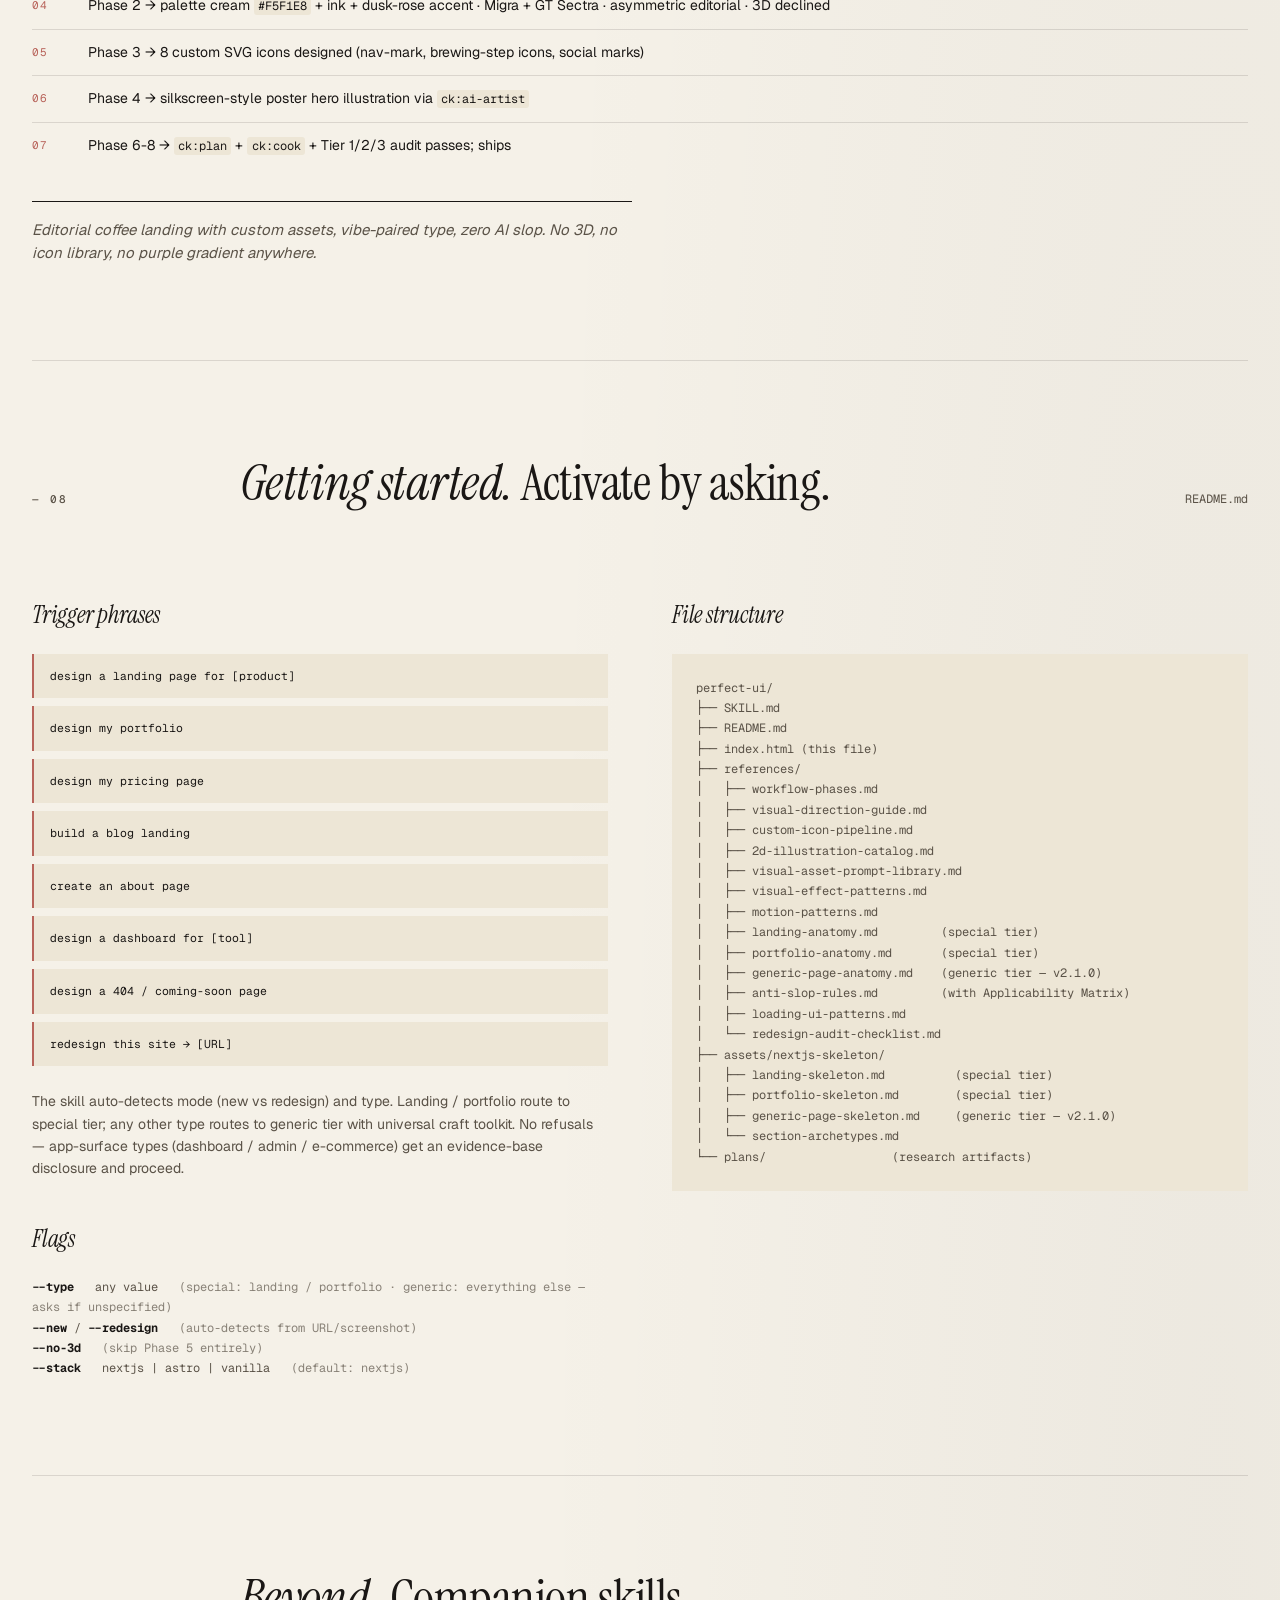
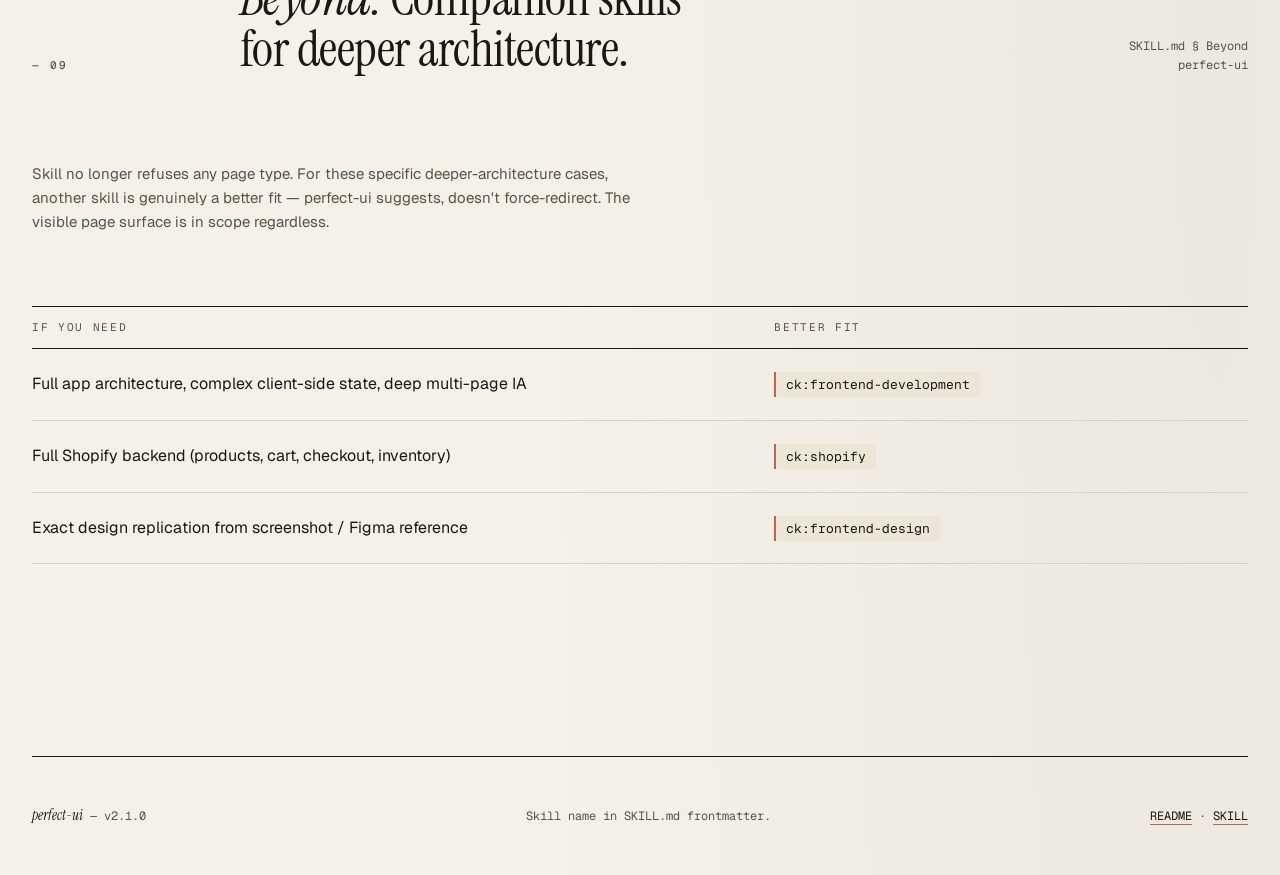
==== commit bc9702be: "feat: open scope beyond landing/portfolio (v2.1.0)" ====
--- a/index.html
+++ b/index.html
@@ -561,7 +561,7 @@
     <div class="hero-head">
       <span class="wordmark">perfect-ui</span>
       <span class="meta">
-        <span>v2.0.0</span>
+        <span>v2.1.0</span>
         <span>MIT</span>
         <a href="README.md">README ↗</a>
       </span>
@@ -584,8 +584,8 @@
           <div class="stat-label">Anti-slop tiers</div>
         </div>
         <div>
-          <div class="stat-num">2</div>
-          <div class="stat-label">Site types</div>
+          <div class="stat-num">∞</div>
+          <div class="stat-label">Page types — 2 special tiers</div>
         </div>
       </div>
     </div>
@@ -660,36 +660,35 @@
     <div class="grid-12">
       <div class="sec-head">
         <span class="label">— 02</span>
-        <h2><em>Scope.</em> What's in. What's not.</h2>
+        <h2><em>Scope.</em> Two tiers. No refusals.</h2>
         <span class="sec-meta">SKILL.md § Scope</span>
       </div>
       <div class="scope-grid">
         <div class="scope-col scope-handles">
-          <h3>Handles</h3>
+          <h3>Special tier — rich treatment</h3>
           <ul>
-            <li>Landing pages — marketing, sales, product launch</li>
-            <li>Portfolios — work showcase, hire-me, personal site</li>
-            <li>Vibe-driven visual direction (palette, type, spatial)</li>
-            <li>Custom SVG icon sets (zero emoji, zero icon libraries)</li>
-            <li>2D illustrations: AI-generated, SVG, static 3D render → PNG</li>
-            <li>Visual effects: CSS atmosphere, shaders, particles</li>
-            <li>Vibe-scaled motion (CSS → Framer Motion → Lenis → GSAP)</li>
-            <li>Next.js + Tailwind + shadcn implementation</li>
+            <li><code>landing</code> — marketing, sales, product launch</li>
+            <li><code>portfolio</code> — work showcase, hire-me, personal site</li>
+            <li>Type-specific anatomy + Next.js skeleton</li>
+            <li>Per-vibe section archetypes</li>
+            <li>Full Tier 1/2/3 anti-slop audit</li>
+            <li>Evidence-backed (12 marketing landings analyzed)</li>
           </ul>
         </div>
-        <div class="scope-col scope-rejects">
-          <h3>Refuses</h3>
+        <div class="scope-col scope-handles">
+          <h3>Generic tier — universal craft</h3>
           <ul>
-            <li>Full apps — use <code>ck:frontend-development</code></li>
-            <li>Dashboards, admin panels — use <code>ck:frontend-development</code></li>
-            <li>E-commerce stores — use <code>ck:shopify</code></li>
-            <li>SaaS internals, app surfaces</li>
-            <li>AI-generated 3D models as hero subject</li>
-            <li>Backend APIs, auth, payment integration</li>
-            <li>Blog sites (deferred — not yet supported)</li>
+            <li><code>blog</code>, <code>about</code>, <code>pricing</code>, <code>contact</code>, <code>coming-soon</code></li>
+            <li><code>error-page</code> (404 / 500), <code>legal</code>, <code>dashboard</code>, <code>admin</code>, <code>e-commerce</code></li>
+            <li>Any custom <code>--type</code> string</li>
+            <li>Generic anatomy + generic Next.js skeleton</li>
+            <li>Sections driven by Page-Purpose Exercise (no fixed template)</li>
+            <li>Universal anti-slop subset (Applicability Matrix filter)</li>
+            <li>Best-effort craft for app-surface types (evidence base partial)</li>
           </ul>
         </div>
       </div>
+      <p class="why-close" style="grid-column: 1 / span 12;">Universal toolkit applies to both tiers — vibe lock, palette, typography, custom icons, 2D illustrations, visual effects, motion intensity. No refusals; suggestions for companion skills live in § Beyond.</p>
     </div>
   </section>
 
@@ -713,8 +712,8 @@
 
         <div class="phase">
           <span class="phase-num">— 00.5</span>
-          <h3>Detect type</h3>
-          <p>Landing vs portfolio. Asks if unspecified. Refuses dashboards/apps.</p>
+          <h3>Detect type → tier</h3>
+          <p>Any <code>--type</code> accepted. Routes to special tier (landing / portfolio) or generic tier (any other). No refusals; evidence-base disclosure for app surfaces.</p>
           <span class="ref">SKILL.md § Phase 0.5</span>
         </div>
 
@@ -1025,8 +1024,8 @@
 
         <div class="mandate">
           <span class="mandate-num">— 08</span>
-          <h3>Type-aware everything</h3>
-          <p>Phase 1 brief, plan, anatomy, skeleton — all branch by <code>--type</code>.</p>
+          <h3>Type-aware where it matters</h3>
+          <p>Landing / portfolio get rich type-specific anatomy + per-vibe archetypes. All other types use generic anatomy + skeleton. Phase 8 audit filters rules per <code>--type</code> tier.</p>
         </div>
 
       </div>
@@ -1034,11 +1033,11 @@
   </section>
 
   <!-- IN PRACTICE -->
-  <section aria-label="In practice — three example flows">
+  <section aria-label="In practice — four example flows">
     <div class="grid-12">
       <div class="sec-head">
         <span class="label">— 07</span>
-        <h2><em>In practice.</em> Three real flows.</h2>
+        <h2><em>In practice.</em> Four real flows.</h2>
         <span class="sec-meta">README.md § Examples</span>
       </div>
 
@@ -1046,7 +1045,8 @@
         <div class="tabs-list" role="tablist" aria-label="Example flows">
           <button role="tab" id="tab-coffee" aria-controls="panel-coffee" aria-selected="true" tabindex="0">Coffee landing</button>
           <button role="tab" id="tab-portfolio" aria-controls="panel-portfolio" aria-selected="false" tabindex="-1">Portfolio redesign</button>
-          <button role="tab" id="tab-refused" aria-controls="panel-refused" aria-selected="false" tabindex="-1">Dashboard refused</button>
+          <button role="tab" id="tab-blog" aria-controls="panel-blog" aria-selected="false" tabindex="-1">Blog page</button>
+          <button role="tab" id="tab-dashboard" aria-controls="panel-dashboard" aria-selected="false" tabindex="-1">Dashboard</button>
         </div>
 
         <div class="tabs-panels">
@@ -1078,12 +1078,37 @@
             <p class="tab-outcome">Restrained portfolio that lets the work breathe. Atmospheric, not flashy. Audit-caught copy leftover prevented a slop-shipped redesign.</p>
           </div>
 
-          <div class="tab-panel" id="panel-refused" role="tabpanel" aria-labelledby="tab-refused" data-active="false">
-            <p class="tab-quote">"Build me an admin dashboard with a sidebar and analytics charts."</p>
+          <div class="tab-panel" id="panel-blog" role="tabpanel" aria-labelledby="tab-blog" data-active="false">
+            <p class="tab-quote">"Design a blog landing for a typography studio's writing. Editorial vibe, long-form serif."</p>
+            <ol class="tab-flow">
+              <li>Phase 0 detects <code>--new</code></li>
+              <li>Phase 0.5 detects <code>blog</code> keyword → <em>generic tier</em></li>
+              <li>Phase 1 → generic brief with Page-Purpose Exercise (job = inform, marketing-intent = true)</li>
+              <li>Phase 2 → palette cream + ink + ochre accent · PP Editorial Old + Söhne · asymmetric editorial · motion 1-2/3</li>
+              <li>Phase 3 → 3 custom SVG icons (tag-glyph, link-arrow, social mark)</li>
+              <li>Phase 4 → letter-form silkscreen hero accent</li>
+              <li>Phase 6 → generic plan: nav + hero + article-list + footer (driven by page-purpose, not template)</li>
+              <li>Phase 8 → audit runs <code>[universal]</code> + <code>[marketing-only]</code> subset; <code>[landing/portfolio-only]</code> rules skipped — passes</li>
+            </ol>
+            <p class="tab-outcome">Editorial blog landing with the same craft discipline as a landing page. Section stack picked from generic anatomy, not templated.</p>
+          </div>
+
+          <div class="tab-panel" id="panel-dashboard" role="tabpanel" aria-labelledby="tab-dashboard" data-active="false">
+            <p class="tab-quote">"Design a dashboard for a self-hosted analytics tool. Brutalist vibe, dense info, dark mode."</p>
             <div class="tab-refusal">
-              perfect-ui scope = marketing-style sites only (landing / portfolio). For an admin dashboard with sidebar and charts, use <code>ck:frontend-development</code> instead — it has React/TypeScript patterns suited to app surfaces. If you need a marketing landing page <em>for</em> your admin tool, that's in scope — clarify and we'll proceed.
+              <strong>Evidence-base disclosure (logged at Phase 0.5):</strong> skill's evidence base (12 marketing landings analyzed) does NOT cover dashboard / admin / e-commerce / app-surface patterns directly. Universal craft toolkit still applies. Output quality is best-effort, not evidence-backed.
             </div>
-            <p class="tab-outcome">Skill knows when to step aside. Refusal is a redirect, not a block. Off-scope work goes to skills built for it.</p>
+            <ol class="tab-flow">
+              <li>Phase 0 detects <code>--new</code></li>
+              <li>Phase 0.5 detects <code>dashboard</code> keyword → <em>generic tier</em> + disclosure logged</li>
+              <li>Phase 1 → generic brief (data displayed, user role, page-purpose = display data, marketing-intent = false)</li>
+              <li>Phase 2 → brutalist vibe · Söhne Mono + Söhne Breit · hi-contrast + electric-yellow accent · motion 1/3 CSS-only</li>
+              <li>Phase 3 → 6 custom icons (data-source markers, filter glyphs, sort-direction, refresh-state)</li>
+              <li>Phase 4 → schematic illustration for empty-states</li>
+              <li>Phase 6 → app-shell (sidebar + topbar) + filter-bar + data-grid + empty-state — no hero, no CTA, purpose-driven</li>
+              <li>Phase 8 → audit runs <code>[universal]</code> rules only; marketing-only rules (two equal CTAs, gradient hero, feature grid) skipped</li>
+            </ol>
+            <p class="tab-outcome">Dashboard with vibe lock, custom icons, motion discipline — without false-positive audit warnings about marketing patterns that don't apply.</p>
           </div>
 
         </div>
@@ -1105,20 +1130,21 @@
           <h3>Trigger phrases</h3>
           <div class="triggers">
             <code>design a landing page for [product]</code>
-            <code>build me a marketing page</code>
-            <code>I need a hero section / sales page</code>
             <code>design my portfolio</code>
-            <code>build a portfolio for [name]</code>
-            <code>redesign this landing → [URL]</code>
-            <code>perfect-ui [product or URL]</code>
+            <code>design my pricing page</code>
+            <code>build a blog landing</code>
+            <code>create an about page</code>
+            <code>design a dashboard for [tool]</code>
+            <code>design a 404 / coming-soon page</code>
+            <code>redesign this site → [URL]</code>
           </div>
           <p style="margin-top: 24px; font-size: 14px; color: var(--ink-muted); line-height: 1.6;">
-            The skill auto-detects mode (new vs redesign) and type (landing vs portfolio). If ambiguous, asks via <code>AskUserQuestion</code>. Off-scope requests are refused with redirect.
+            The skill auto-detects mode (new vs redesign) and type. Landing / portfolio route to special tier; any other type routes to generic tier with universal craft toolkit. No refusals — app-surface types (dashboard / admin / e-commerce) get an evidence-base disclosure and proceed.
           </p>
 
           <h3 style="margin-top: 40px;">Flags</h3>
           <div class="triggers" style="font-family: var(--font-mono); font-size: 12px; line-height: 1.7; color: var(--ink-muted);">
-            <div><strong style="color: var(--ink);">--type</strong> &nbsp; landing | portfolio &nbsp; <span style="opacity: 0.7;">(asks if unspecified)</span></div>
+            <div><strong style="color: var(--ink);">--type</strong> &nbsp; any value &nbsp; <span style="opacity: 0.7;">(special: landing / portfolio · generic: everything else — asks if unspecified)</span></div>
             <div><strong style="color: var(--ink);">--new</strong> / <strong style="color: var(--ink);">--redesign</strong> &nbsp; <span style="opacity: 0.7;">(auto-detects from URL/screenshot)</span></div>
             <div><strong style="color: var(--ink);">--no-3d</strong> &nbsp; <span style="opacity: 0.7;">(skip Phase 5 entirely)</span></div>
             <div><strong style="color: var(--ink);">--stack</strong> &nbsp; nextjs | astro | vanilla &nbsp; <span style="opacity: 0.7;">(default: nextjs)</span></div>
@@ -1139,14 +1165,16 @@
 │   ├── visual-asset-prompt-library.md
 │   ├── visual-effect-patterns.md
 │   ├── motion-patterns.md
-│   ├── landing-anatomy.md
-│   ├── portfolio-anatomy.md
-│   ├── anti-slop-rules.md
+│   ├── landing-anatomy.md         (special tier)
+│   ├── portfolio-anatomy.md       (special tier)
+│   ├── generic-page-anatomy.md    (generic tier — v2.1.0)
+│   ├── anti-slop-rules.md         (with Applicability Matrix)
 │   ├── loading-ui-patterns.md
 │   └── redesign-audit-checklist.md
 ├── assets/nextjs-skeleton/
-│   ├── landing-skeleton.md
-│   ├── portfolio-skeleton.md
+│   ├── landing-skeleton.md          (special tier)
+│   ├── portfolio-skeleton.md        (special tier)
+│   ├── generic-page-skeleton.md     (generic tier — v2.1.0)
 │   └── section-archetypes.md
 └── plans/                  (research artifacts)</div>
         </div>
@@ -1155,43 +1183,37 @@
   </section>
 
   <!-- BEYOND -->
-  <section aria-label="Beyond perfect-ui — when to use other skills">
+  <section aria-label="Beyond perfect-ui — companion skills">
     <div class="grid-12">
       <div class="sec-head">
         <span class="label">— 09</span>
-        <h2><em>Beyond.</em> Where to go when this isn't the fit.</h2>
-        <span class="sec-meta">README.md § Related Skills</span>
-      </div>
+        <h2><em>Beyond.</em> Companion skills for deeper architecture.</h2>
+        <span class="sec-meta">SKILL.md § Beyond perfect-ui</span>
+      </div>
+
+      <p class="mandates-intro">
+        Skill no longer refuses any page type. For these specific deeper-architecture cases, another skill is genuinely a better fit — perfect-ui suggests, doesn't force-redirect. The visible page surface is in scope regardless.
+      </p>
 
       <div class="beyond">
         <div class="beyond-row">
           <div>If you need</div>
-          <div>Use instead</div>
+          <div>Better fit</div>
         </div>
 
         <div class="beyond-row">
-          <div class="beyond-need">Full apps, dashboards, admin panels, complex multi-page IA</div>
+          <div class="beyond-need">Full app architecture, complex client-side state, deep multi-page IA</div>
           <div class="beyond-skill"><code>ck:frontend-development</code></div>
         </div>
 
         <div class="beyond-row">
-          <div class="beyond-need">Replicate exact design from screenshot or video</div>
+          <div class="beyond-need">Full Shopify backend (products, cart, checkout, inventory)</div>
+          <div class="beyond-skill"><code>ck:shopify</code></div>
+        </div>
+
+        <div class="beyond-row">
+          <div class="beyond-need">Exact design replication from screenshot / Figma reference</div>
           <div class="beyond-skill"><code>ck:frontend-design</code></div>
-        </div>
-
-        <div class="beyond-row">
-          <div class="beyond-need">Component-level UI work in existing apps</div>
-          <div class="beyond-skill"><code>ck:ui-ux-pro-max</code></div>
-        </div>
-
-        <div class="beyond-row">
-          <div class="beyond-need">E-commerce stores</div>
-          <div class="beyond-skill"><code>ck:shopify</code></div>
-        </div>
-
-        <div class="beyond-row">
-          <div class="beyond-need">Logo / CIP / banner / social-photo design (called by perfect-ui internally for icons)</div>
-          <div class="beyond-skill"><code>ckm:design</code></div>
         </div>
       </div>
     </div>
@@ -1200,7 +1222,7 @@
   <!-- FOOTER -->
   <footer>
     <div class="foot-row">
-      <span><em>perfect-ui</em> — v2.0.0</span>
+      <span><em>perfect-ui</em> — v2.1.0</span>
       <span>Skill name in SKILL.md frontmatter.</span>
       <span><a href="README.md">README</a> · <a href="SKILL.md">SKILL</a></span>
     </div>
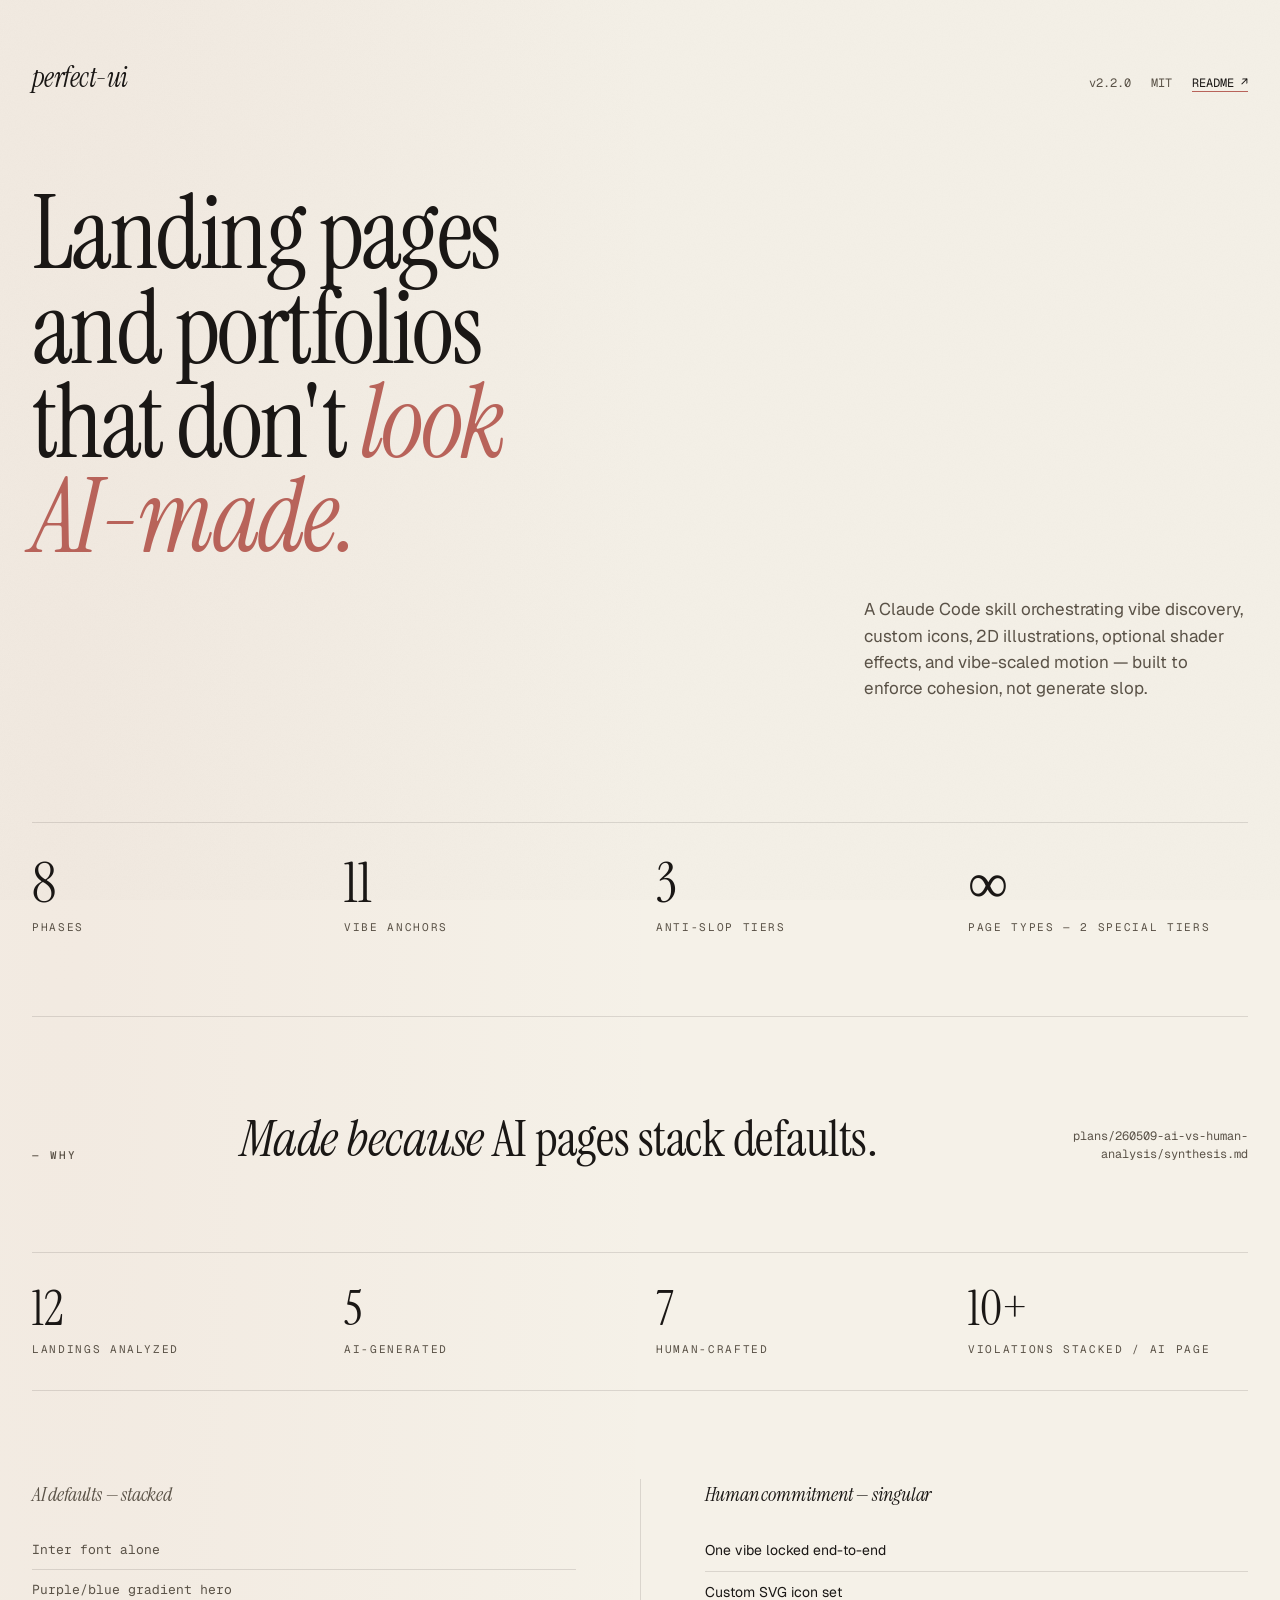
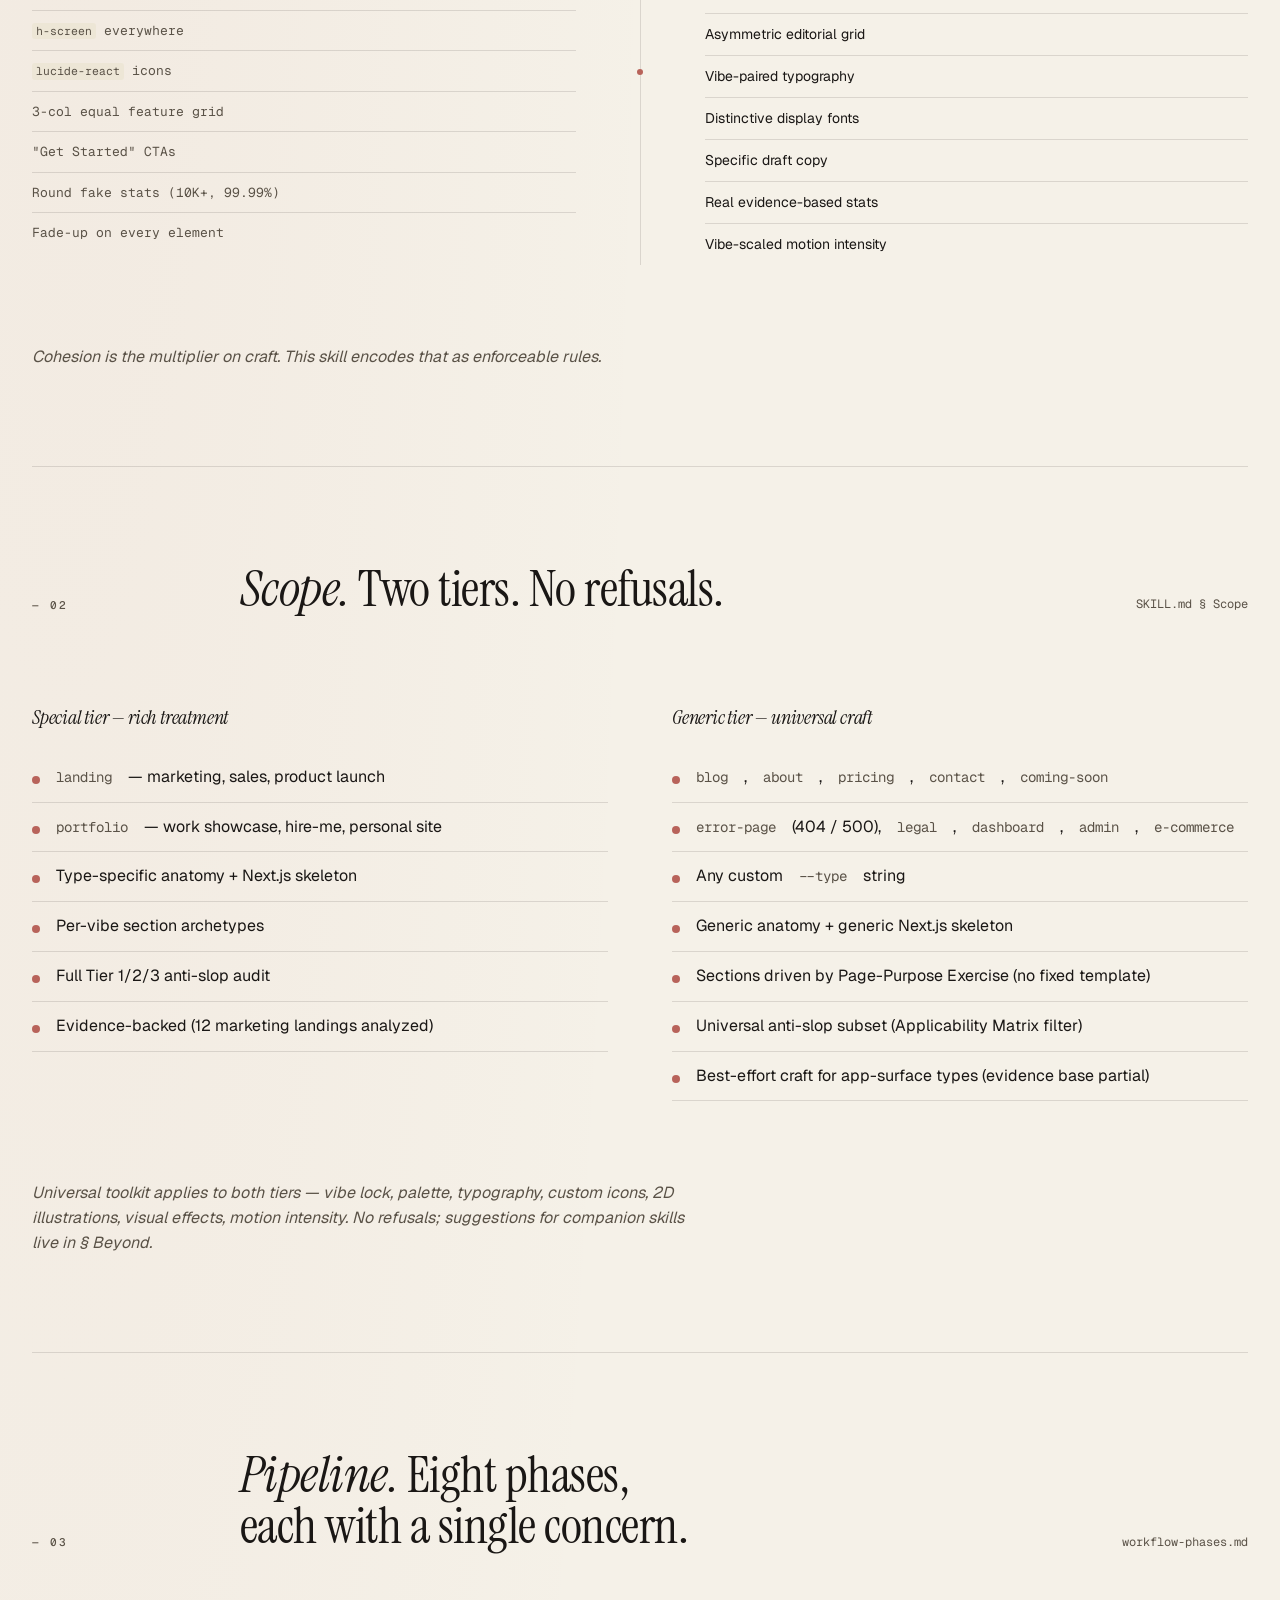
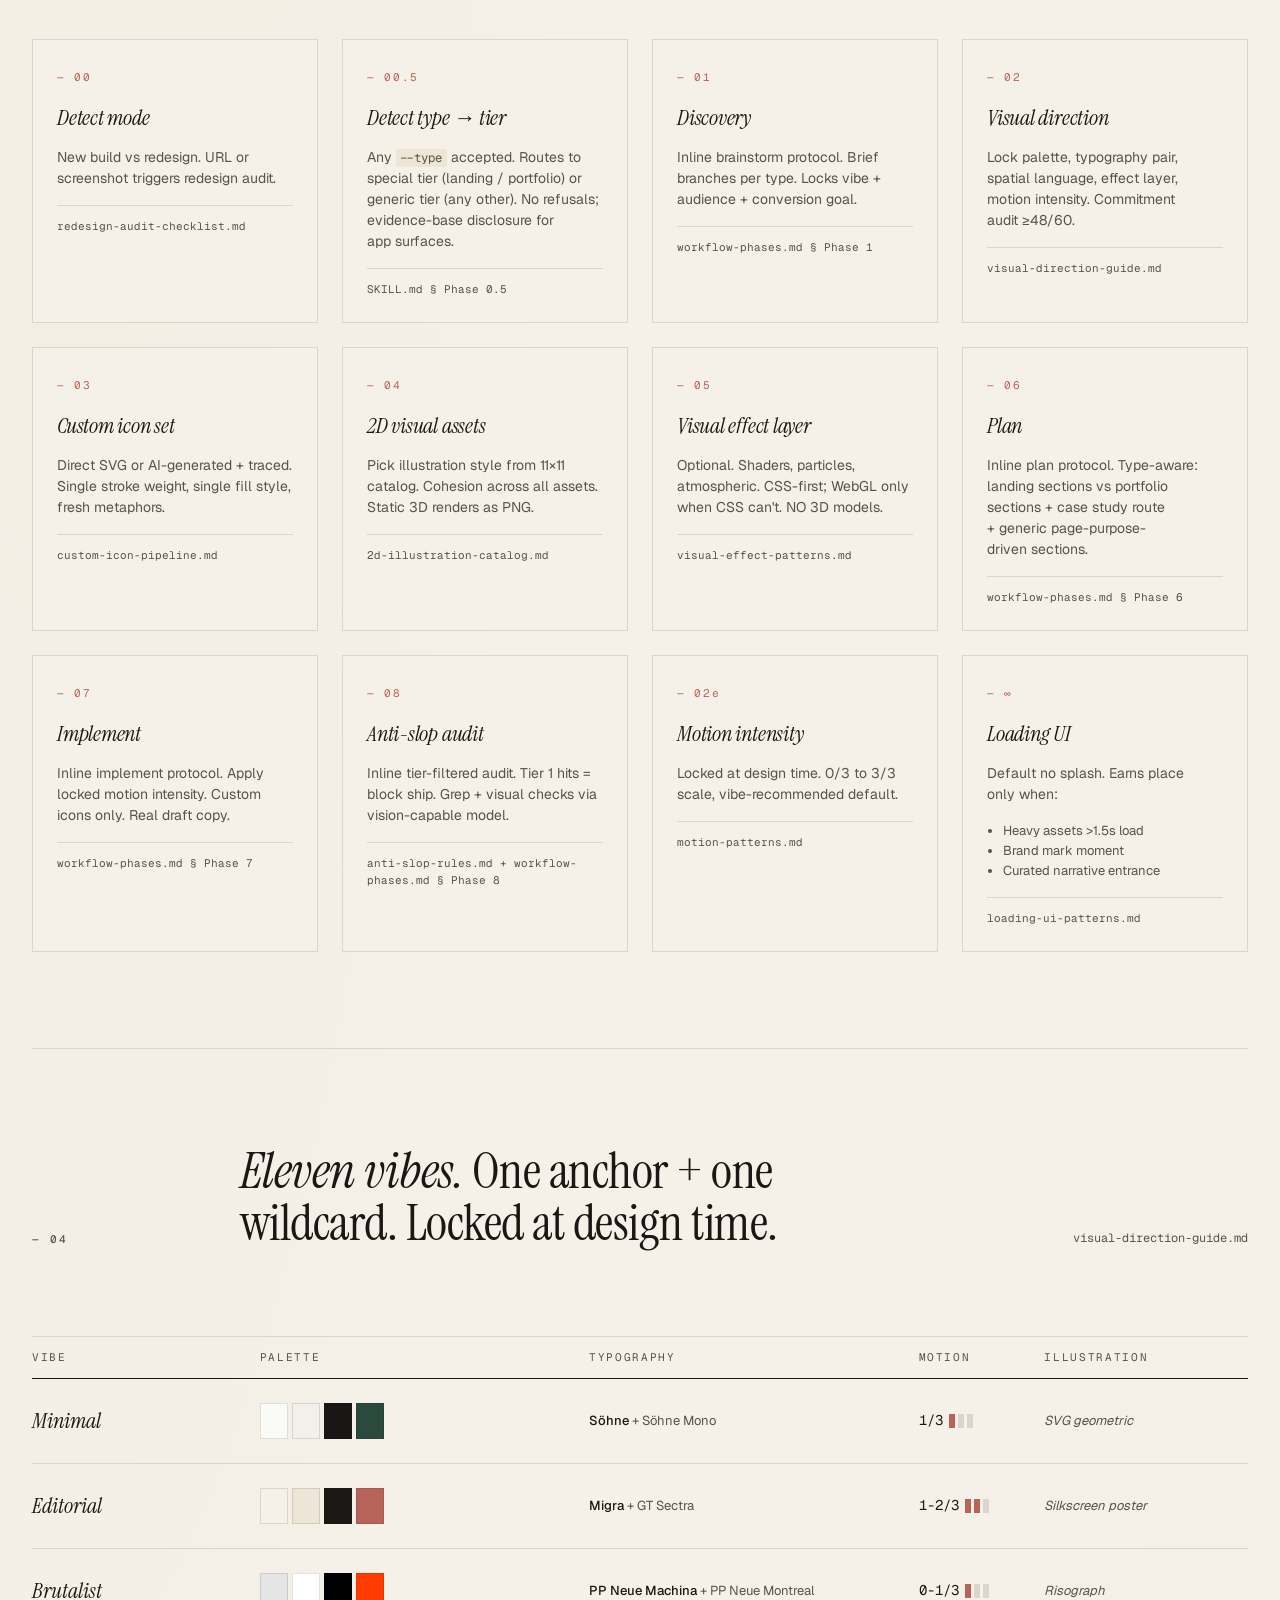
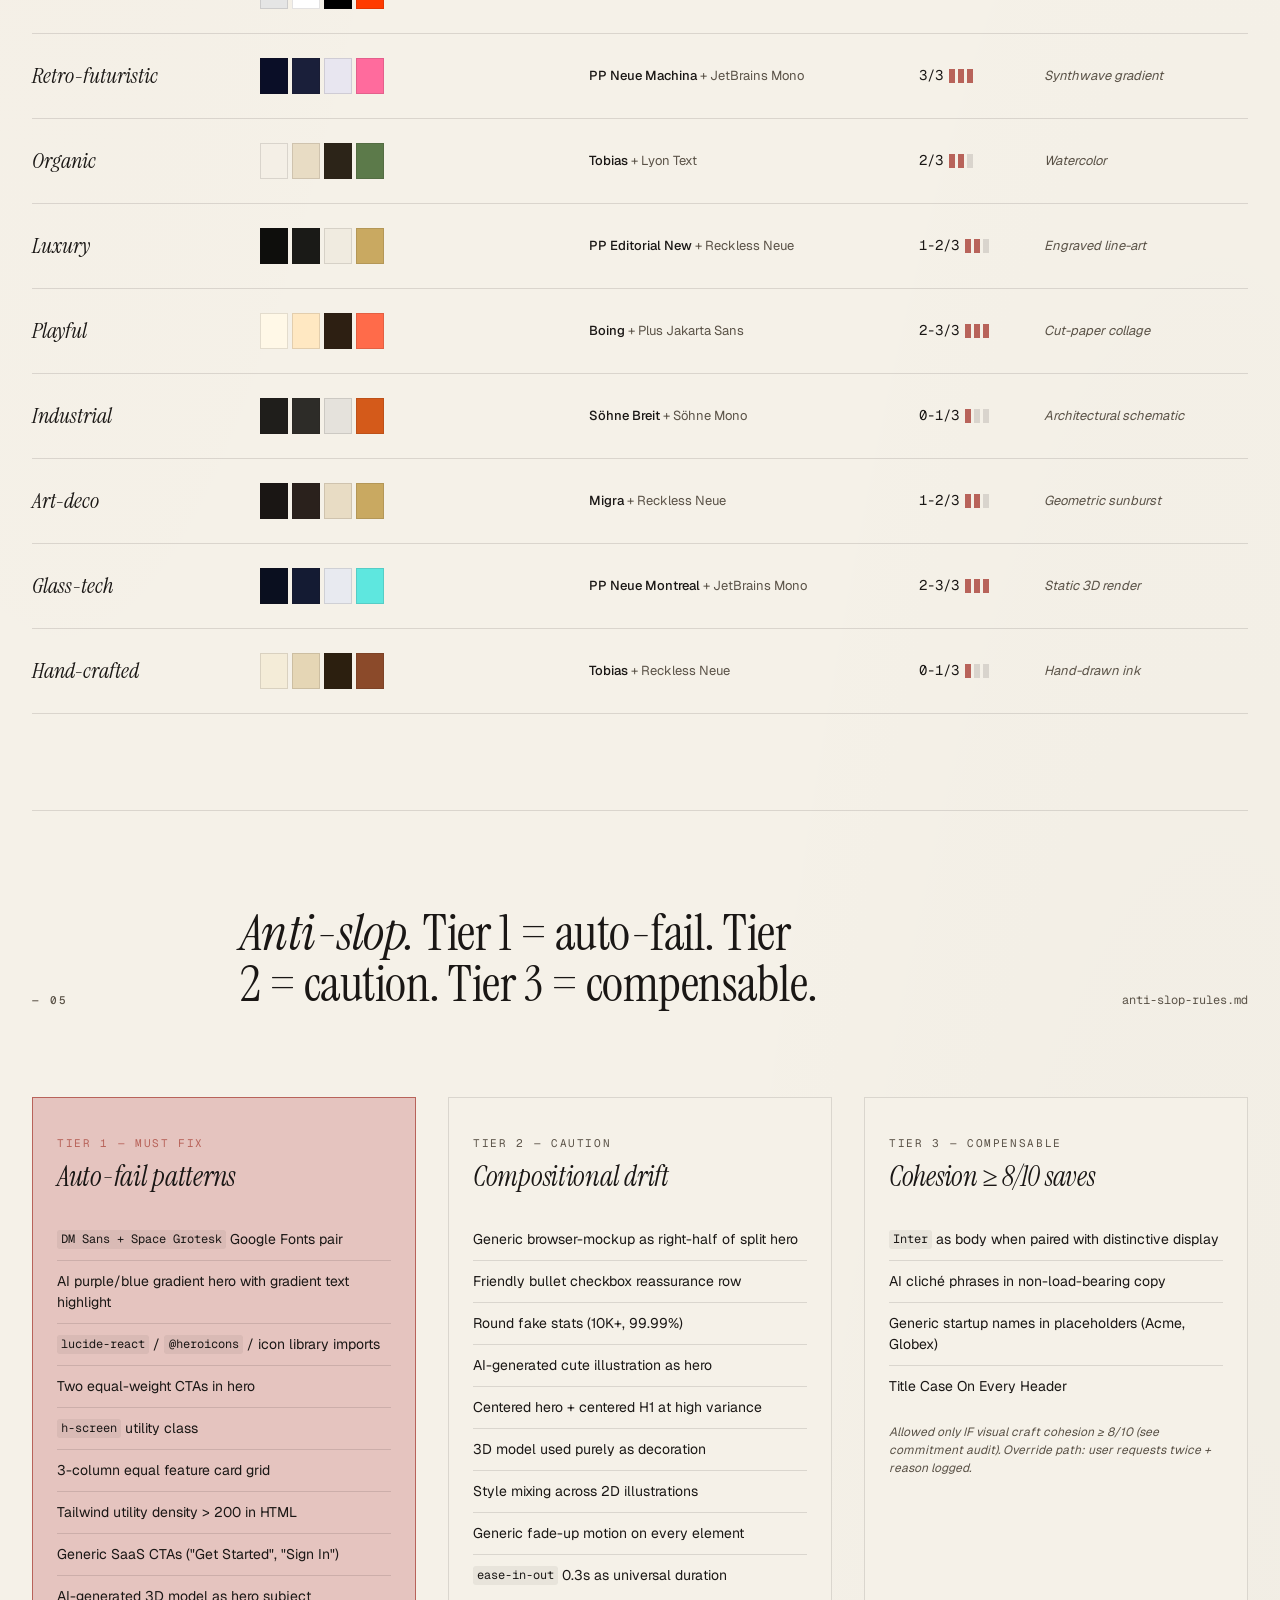
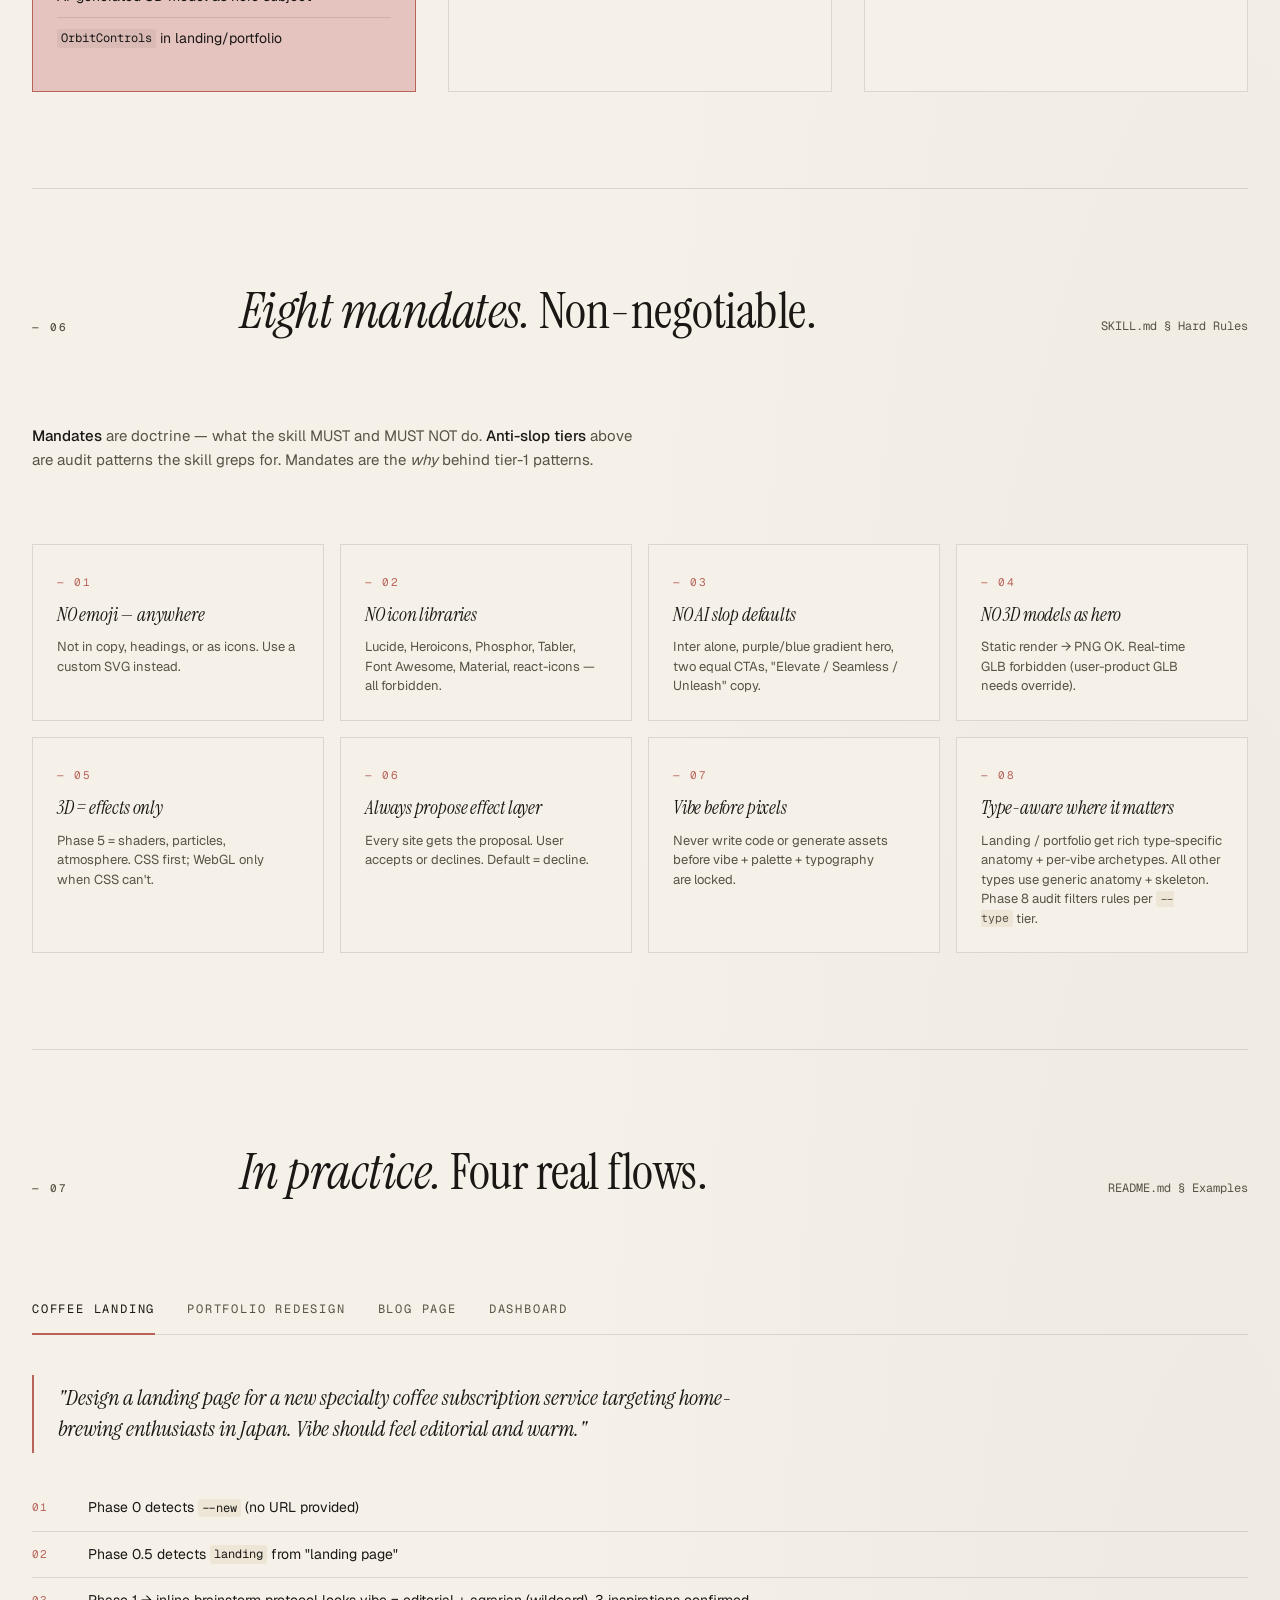
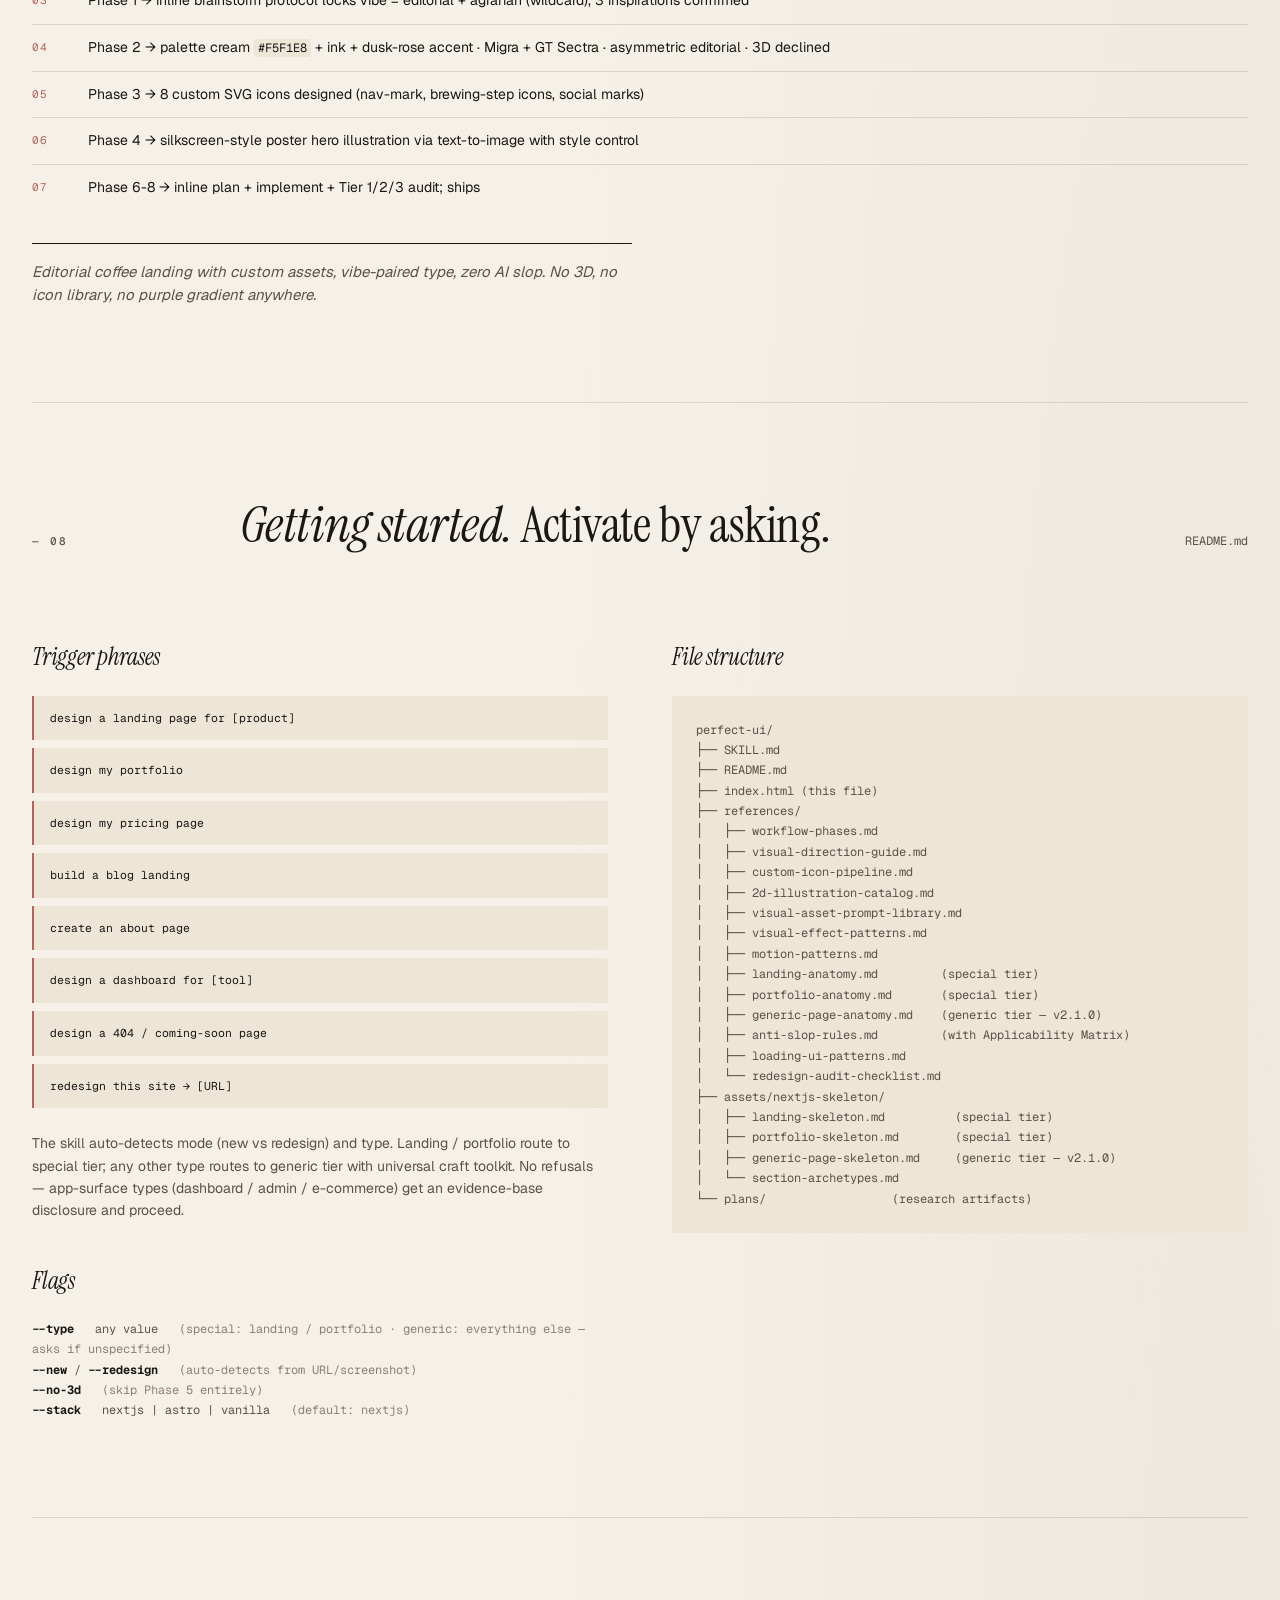
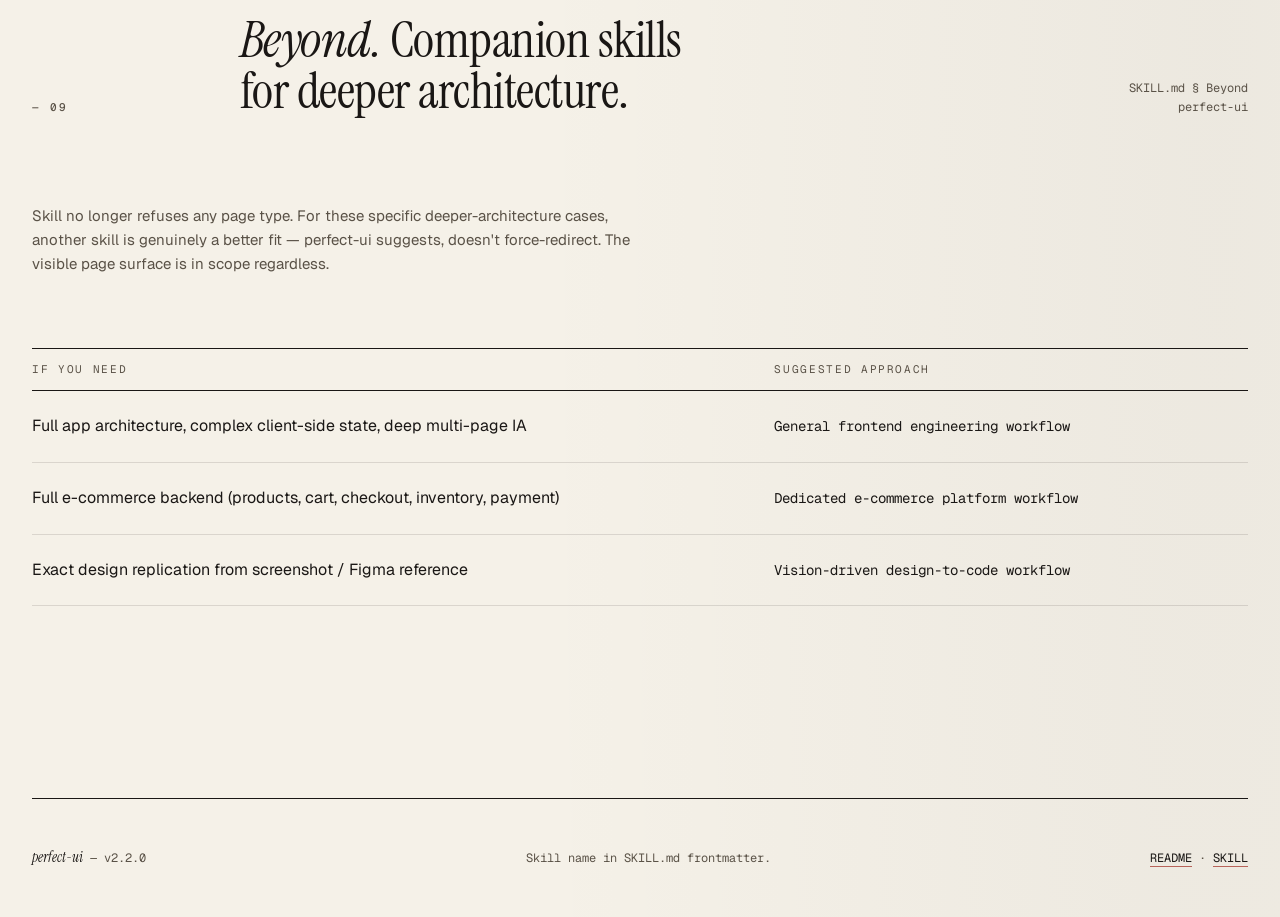
==== commit 286e644f: "refactor: make perfect-ui self-contained (v2.2.0)" ====
--- a/index.html
+++ b/index.html
@@ -561,7 +561,7 @@
     <div class="hero-head">
       <span class="wordmark">perfect-ui</span>
       <span class="meta">
-        <span>v2.1.0</span>
+        <span>v2.2.0</span>
         <span>MIT</span>
         <a href="README.md">README ↗</a>
       </span>
@@ -720,8 +720,8 @@
         <div class="phase">
           <span class="phase-num">— 01</span>
           <h3>Discovery</h3>
-          <p>Delegate to <code>ck:brainstorm</code>. Brief branches per type. Locks vibe + audience + conversion goal.</p>
-          <span class="ref">ck:brainstorm</span>
+          <p>Inline brainstorm protocol. Brief branches per type. Locks vibe + audience + conversion goal.</p>
+          <span class="ref">workflow-phases.md § Phase 1</span>
         </div>
 
         <div class="phase">
@@ -755,22 +755,22 @@
         <div class="phase">
           <span class="phase-num">— 06</span>
           <h3>Plan</h3>
-          <p>Delegate to <code>ck:plan</code>. Type-aware: landing sections vs portfolio sections + case study route.</p>
-          <span class="ref">ck:plan</span>
+          <p>Inline plan protocol. Type-aware: landing sections vs portfolio sections + case study route + generic page-purpose-driven sections.</p>
+          <span class="ref">workflow-phases.md § Phase 6</span>
         </div>
 
         <div class="phase">
           <span class="phase-num">— 07</span>
           <h3>Implement</h3>
-          <p>Delegate to <code>ck:cook</code>. Apply locked motion intensity. Custom icons only. Real draft copy.</p>
-          <span class="ref">ck:cook</span>
+          <p>Inline implement protocol. Apply locked motion intensity. Custom icons only. Real draft copy.</p>
+          <span class="ref">workflow-phases.md § Phase 7</span>
         </div>
 
         <div class="phase">
           <span class="phase-num">— 08</span>
           <h3>Anti-slop audit</h3>
-          <p>Final gate. Tier 1 hits = block ship. Grep + visual checks. <code>code-reviewer</code> agent.</p>
-          <span class="ref">anti-slop-rules.md</span>
+          <p>Inline tier-filtered audit. Tier 1 hits = block ship. Grep + visual checks via vision-capable model.</p>
+          <span class="ref">anti-slop-rules.md + workflow-phases.md § Phase 8</span>
         </div>
 
         <div class="phase">
@@ -1056,11 +1056,11 @@
             <ol class="tab-flow">
               <li>Phase 0 detects <code>--new</code> (no URL provided)</li>
               <li>Phase 0.5 detects <code>landing</code> from "landing page"</li>
-              <li>Phase 1 → <code>ck:brainstorm</code> locks vibe = editorial + agrarian (wildcard), 3 inspirations confirmed</li>
+              <li>Phase 1 → inline brainstorm protocol locks vibe = editorial + agrarian (wildcard), 3 inspirations confirmed</li>
               <li>Phase 2 → palette cream <code>#F5F1E8</code> + ink + dusk-rose accent · Migra + GT Sectra · asymmetric editorial · 3D declined</li>
               <li>Phase 3 → 8 custom SVG icons designed (nav-mark, brewing-step icons, social marks)</li>
-              <li>Phase 4 → silkscreen-style poster hero illustration via <code>ck:ai-artist</code></li>
-              <li>Phase 6-8 → <code>ck:plan</code> + <code>ck:cook</code> + Tier 1/2/3 audit passes; ships</li>
+              <li>Phase 4 → silkscreen-style poster hero illustration via text-to-image with style control</li>
+              <li>Phase 6-8 → inline plan + implement + Tier 1/2/3 audit; ships</li>
             </ol>
             <p class="tab-outcome">Editorial coffee landing with custom assets, vibe-paired type, zero AI slop. No 3D, no icon library, no purple gradient anywhere.</p>
           </div>
@@ -1198,22 +1198,22 @@
       <div class="beyond">
         <div class="beyond-row">
           <div>If you need</div>
-          <div>Better fit</div>
+          <div>Suggested approach</div>
         </div>
 
         <div class="beyond-row">
           <div class="beyond-need">Full app architecture, complex client-side state, deep multi-page IA</div>
-          <div class="beyond-skill"><code>ck:frontend-development</code></div>
+          <div class="beyond-skill">General frontend engineering workflow</div>
         </div>
 
         <div class="beyond-row">
-          <div class="beyond-need">Full Shopify backend (products, cart, checkout, inventory)</div>
-          <div class="beyond-skill"><code>ck:shopify</code></div>
+          <div class="beyond-need">Full e-commerce backend (products, cart, checkout, inventory, payment)</div>
+          <div class="beyond-skill">Dedicated e-commerce platform workflow</div>
         </div>
 
         <div class="beyond-row">
           <div class="beyond-need">Exact design replication from screenshot / Figma reference</div>
-          <div class="beyond-skill"><code>ck:frontend-design</code></div>
+          <div class="beyond-skill">Vision-driven design-to-code workflow</div>
         </div>
       </div>
     </div>
@@ -1222,7 +1222,7 @@
   <!-- FOOTER -->
   <footer>
     <div class="foot-row">
-      <span><em>perfect-ui</em> — v2.1.0</span>
+      <span><em>perfect-ui</em> — v2.2.0</span>
       <span>Skill name in SKILL.md frontmatter.</span>
       <span><a href="README.md">README</a> · <a href="SKILL.md">SKILL</a></span>
     </div>
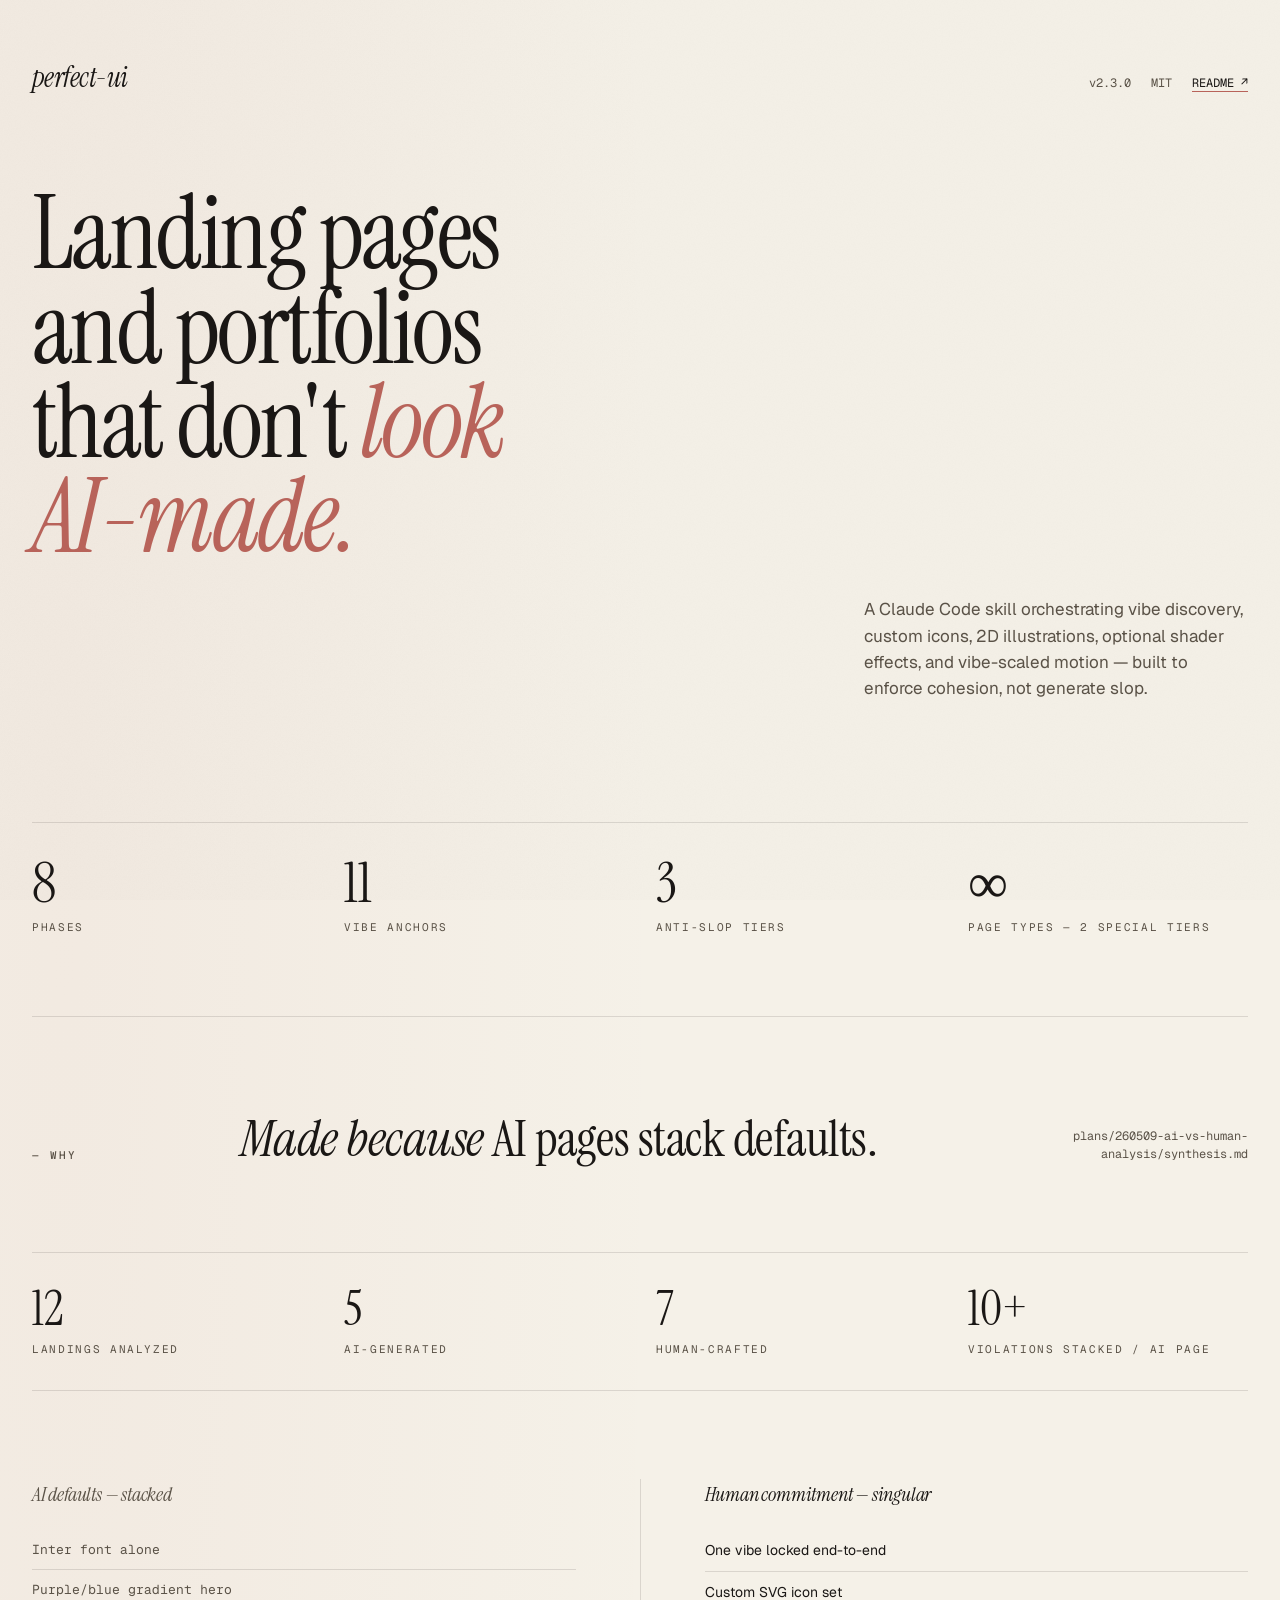
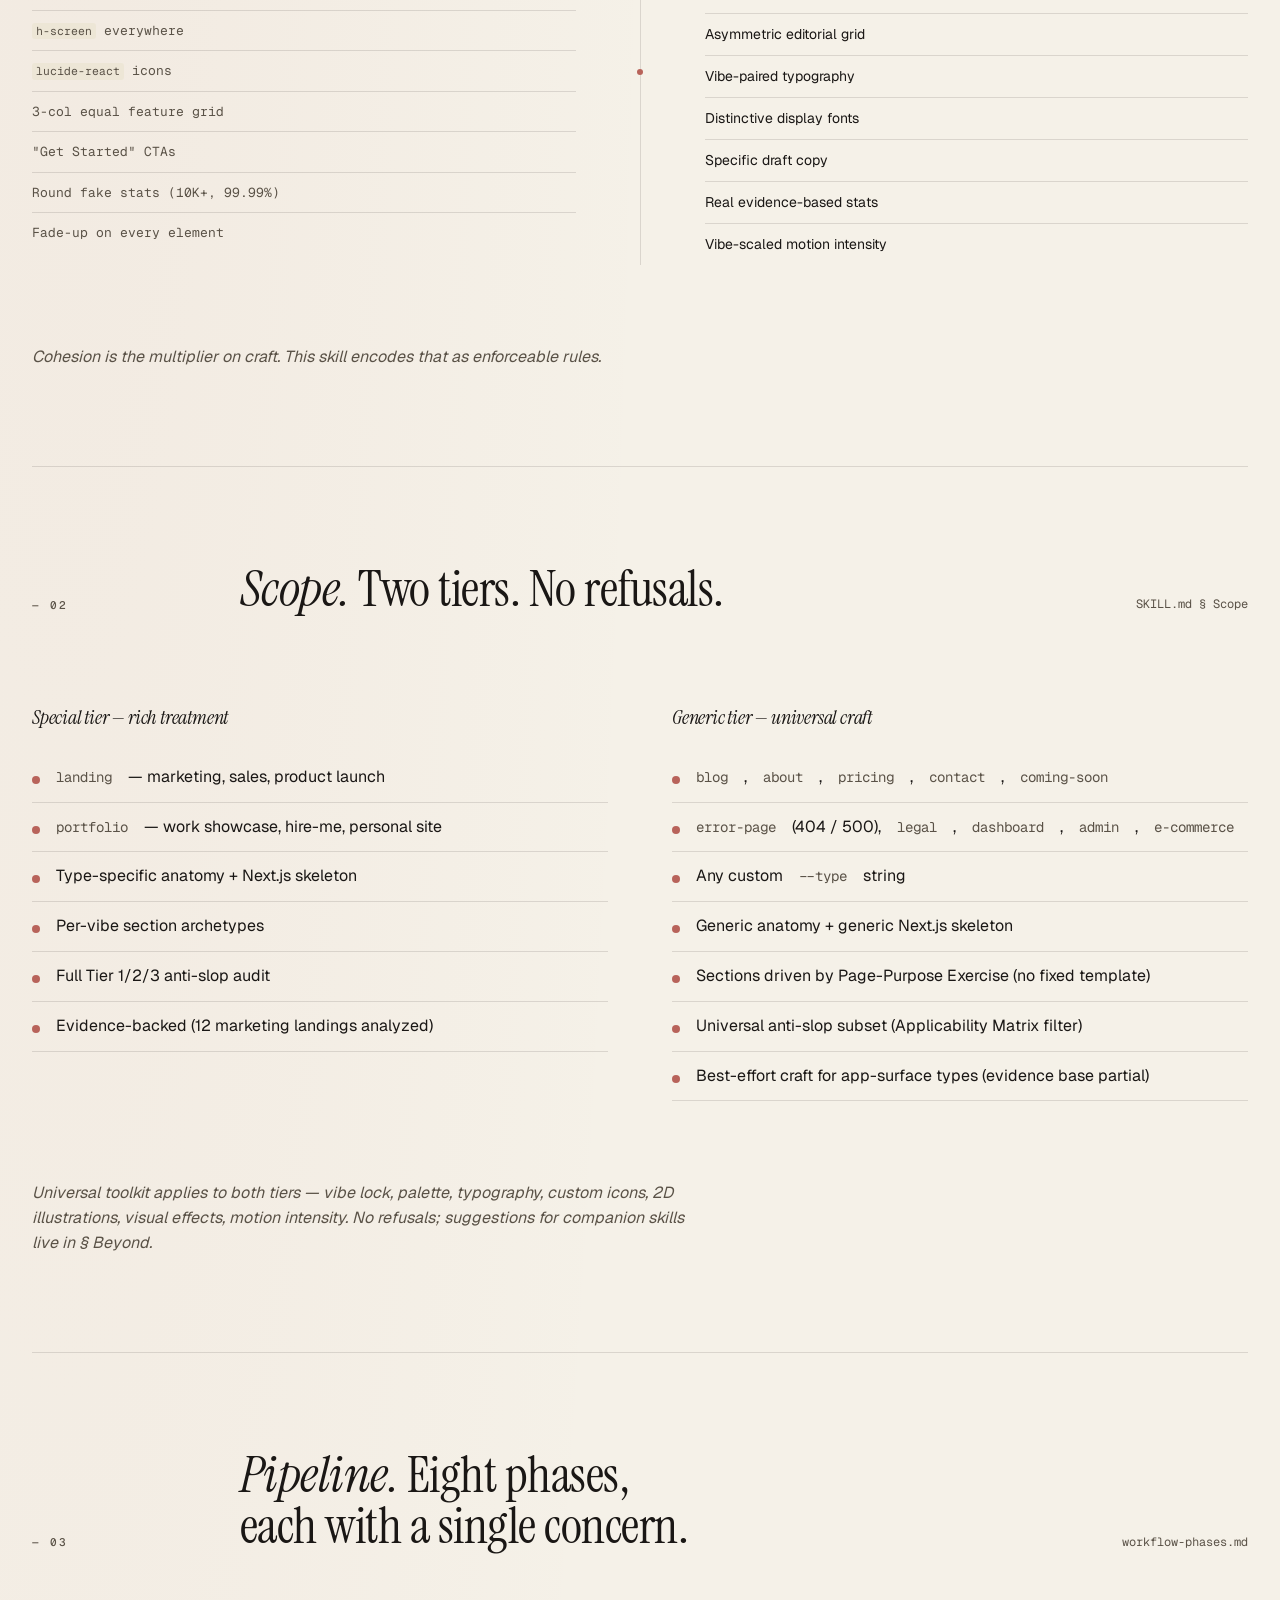
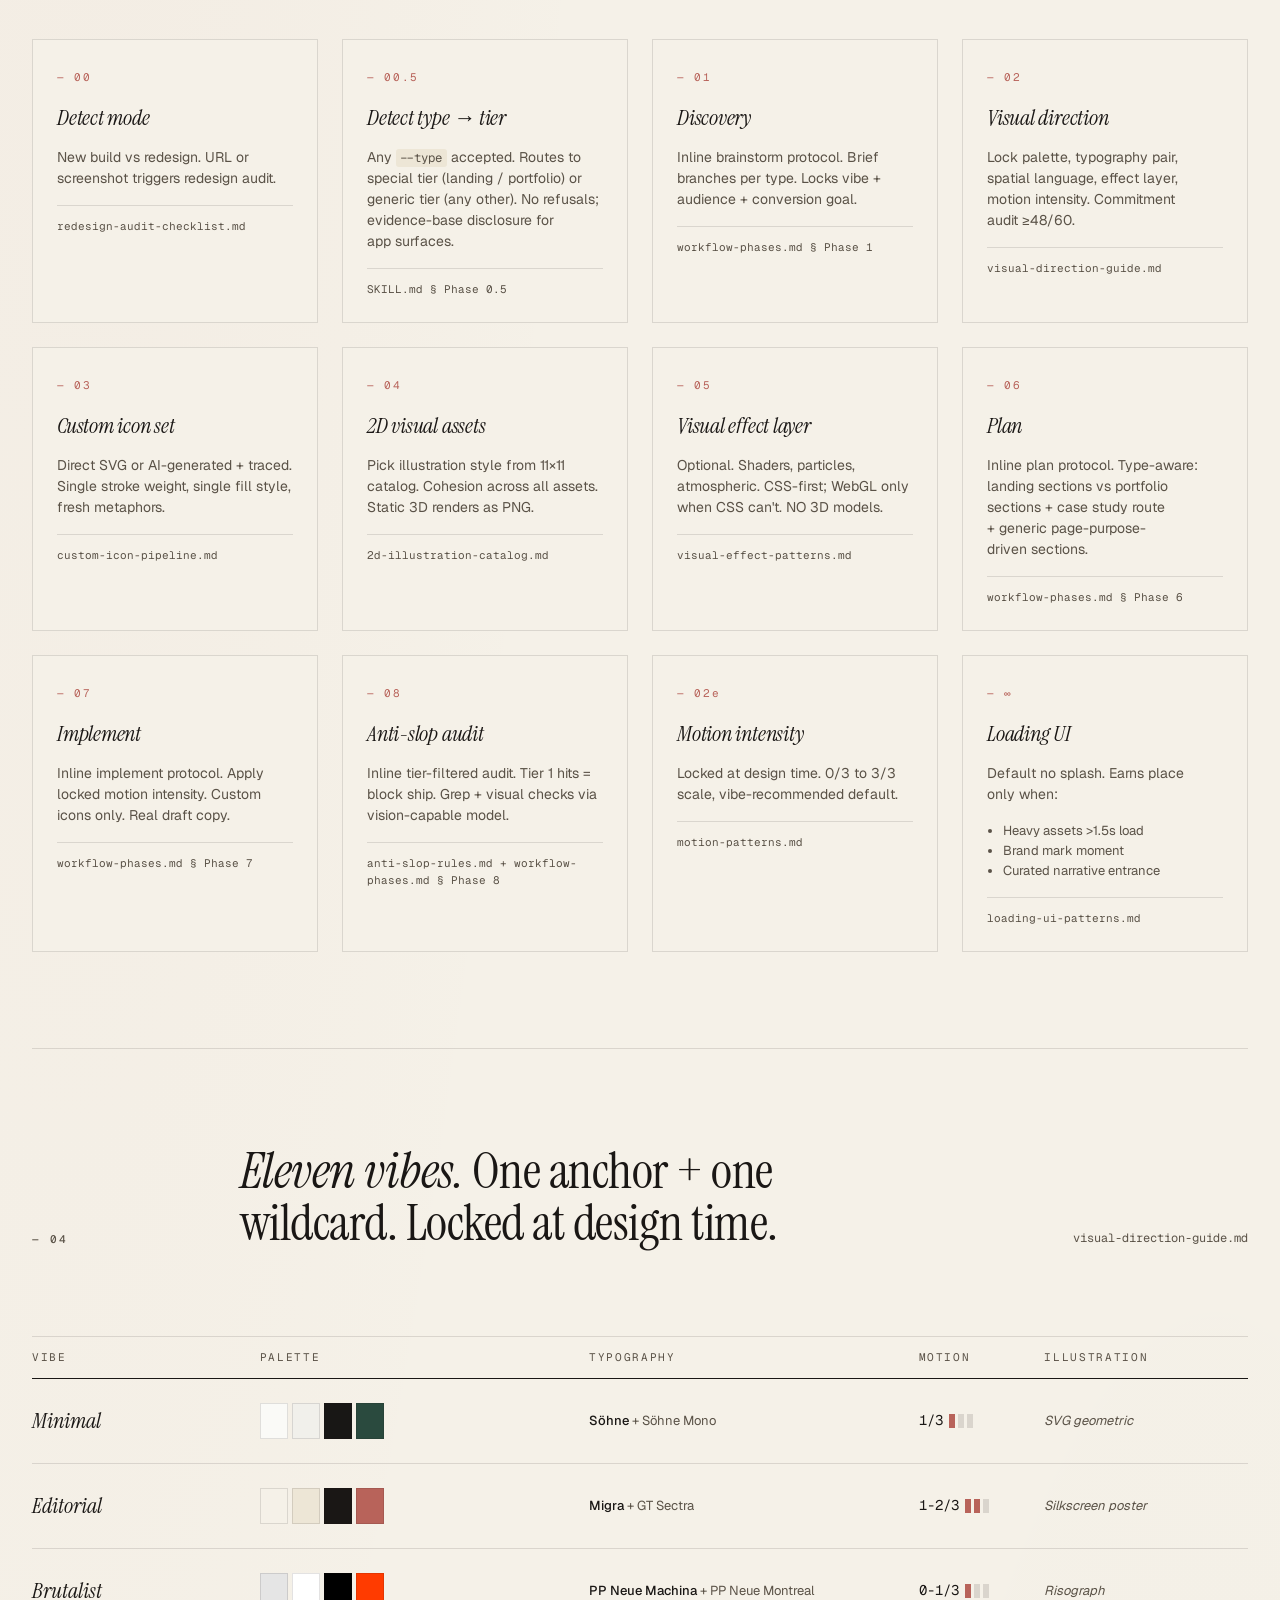
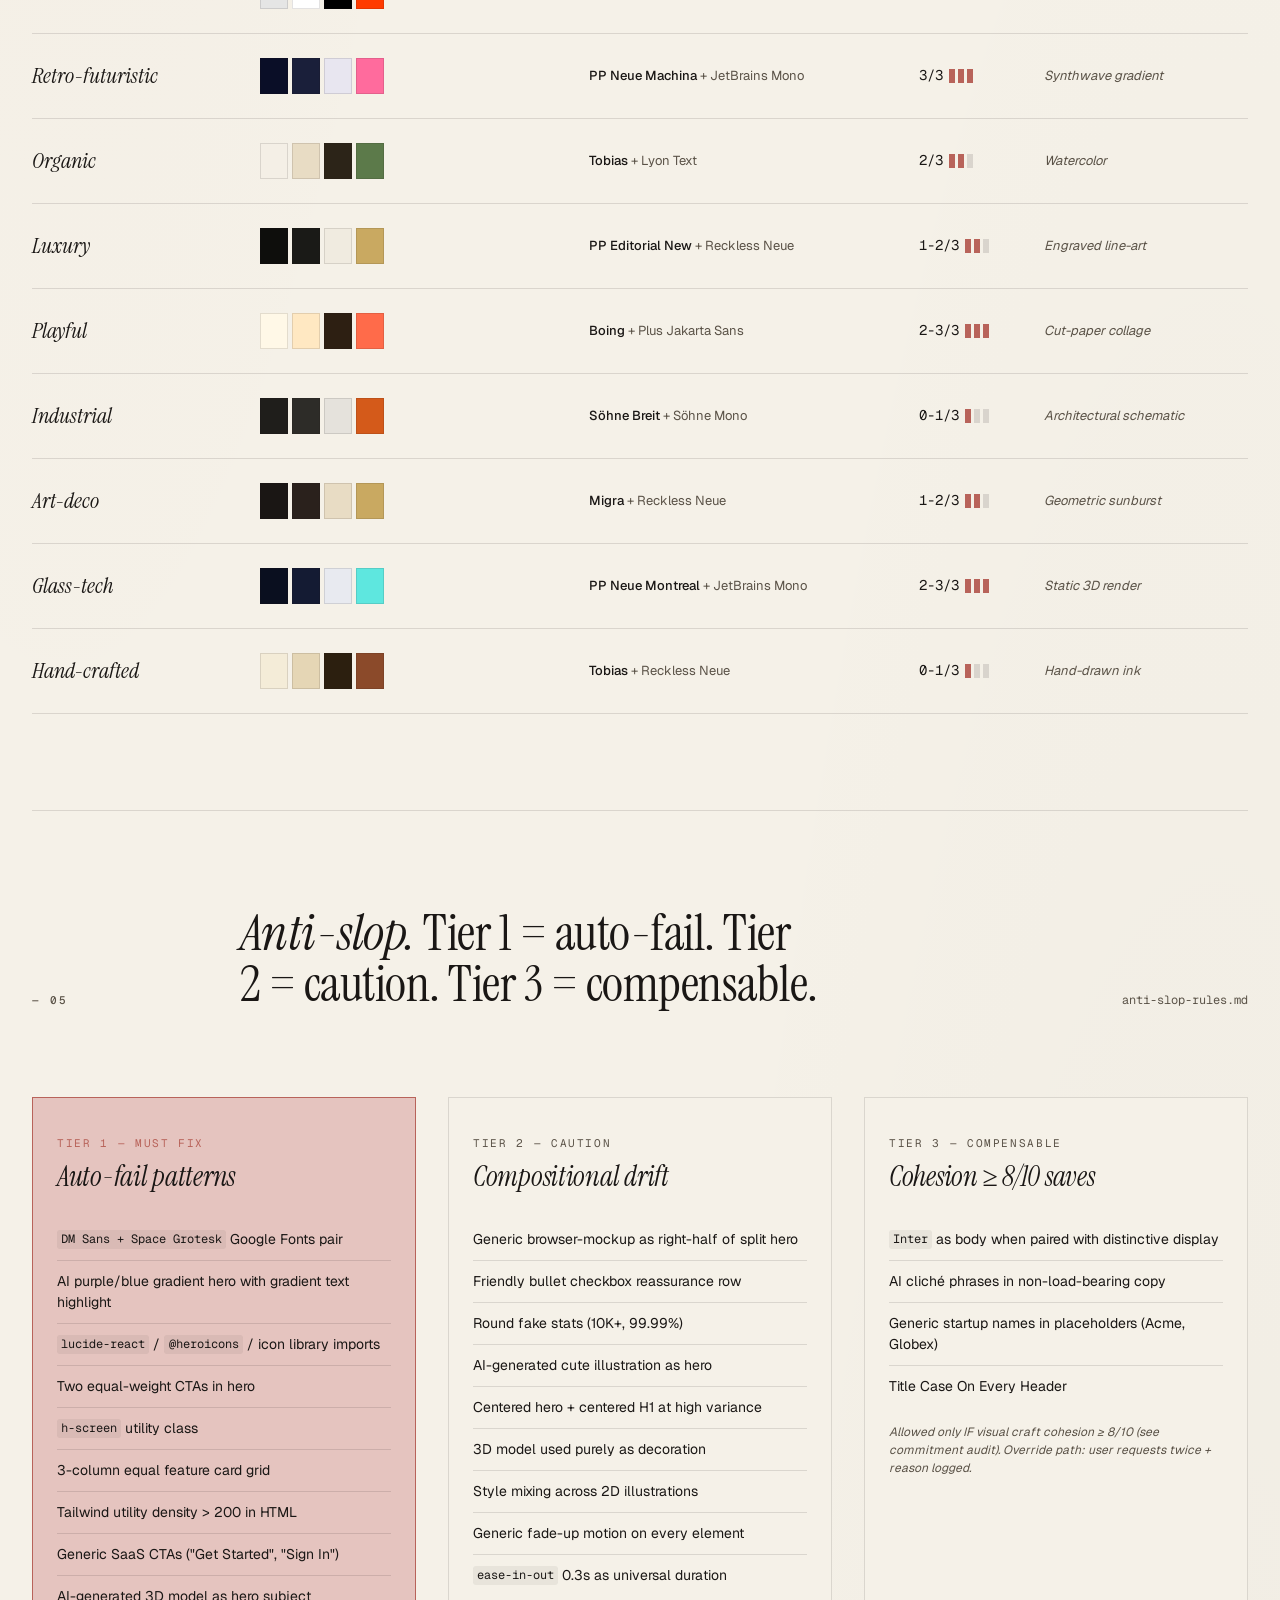
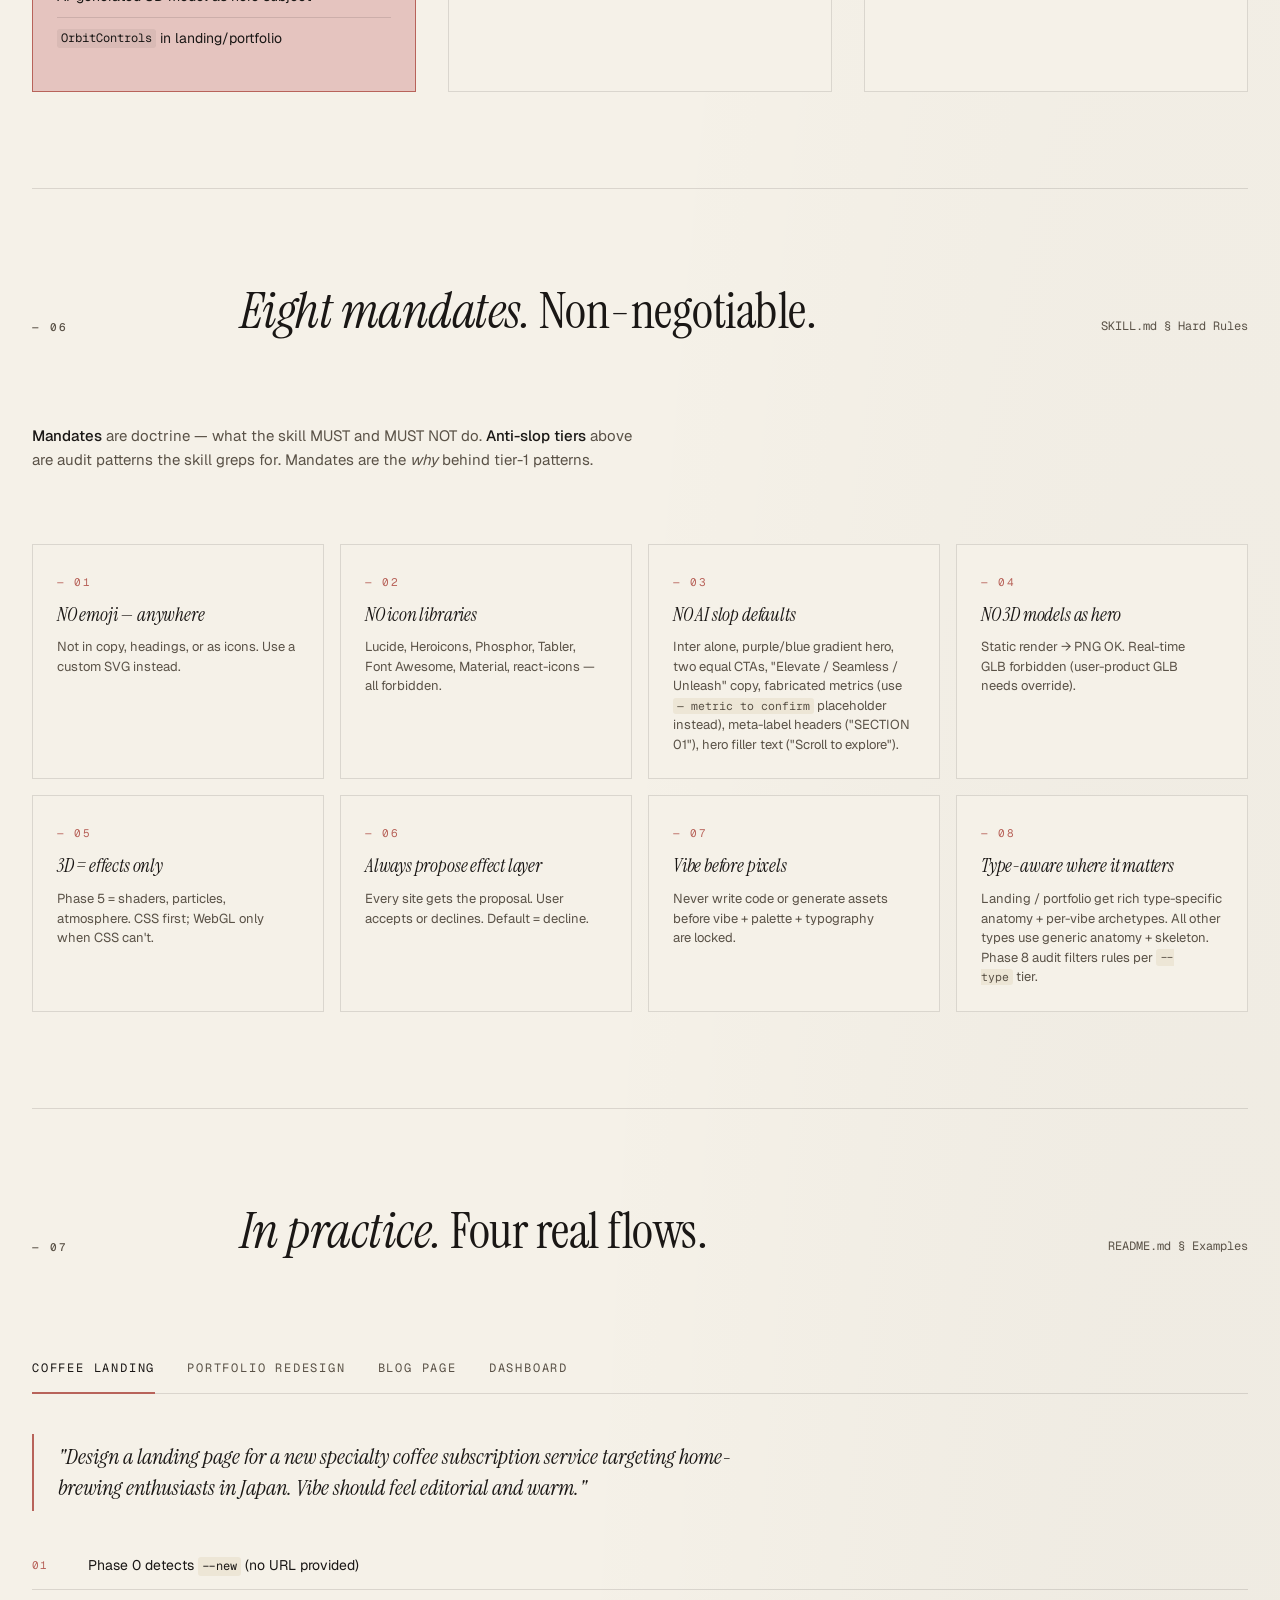
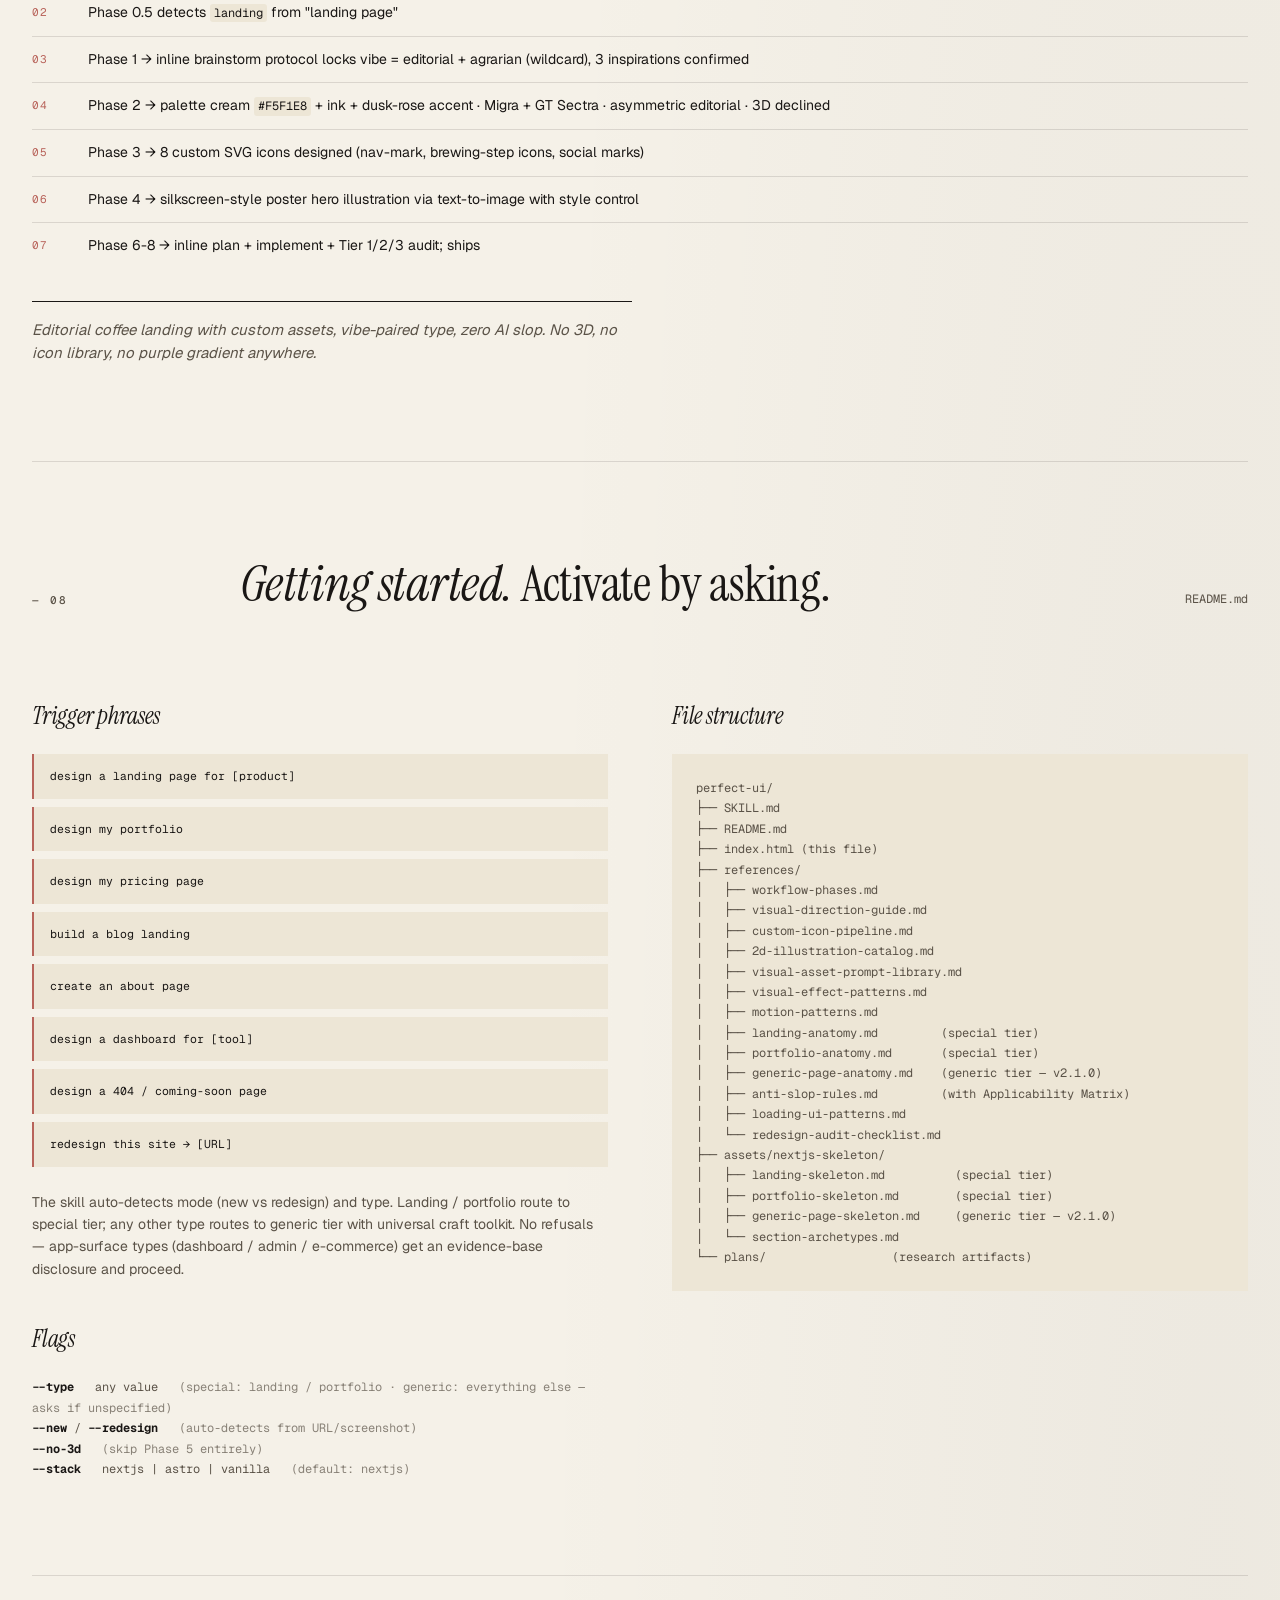
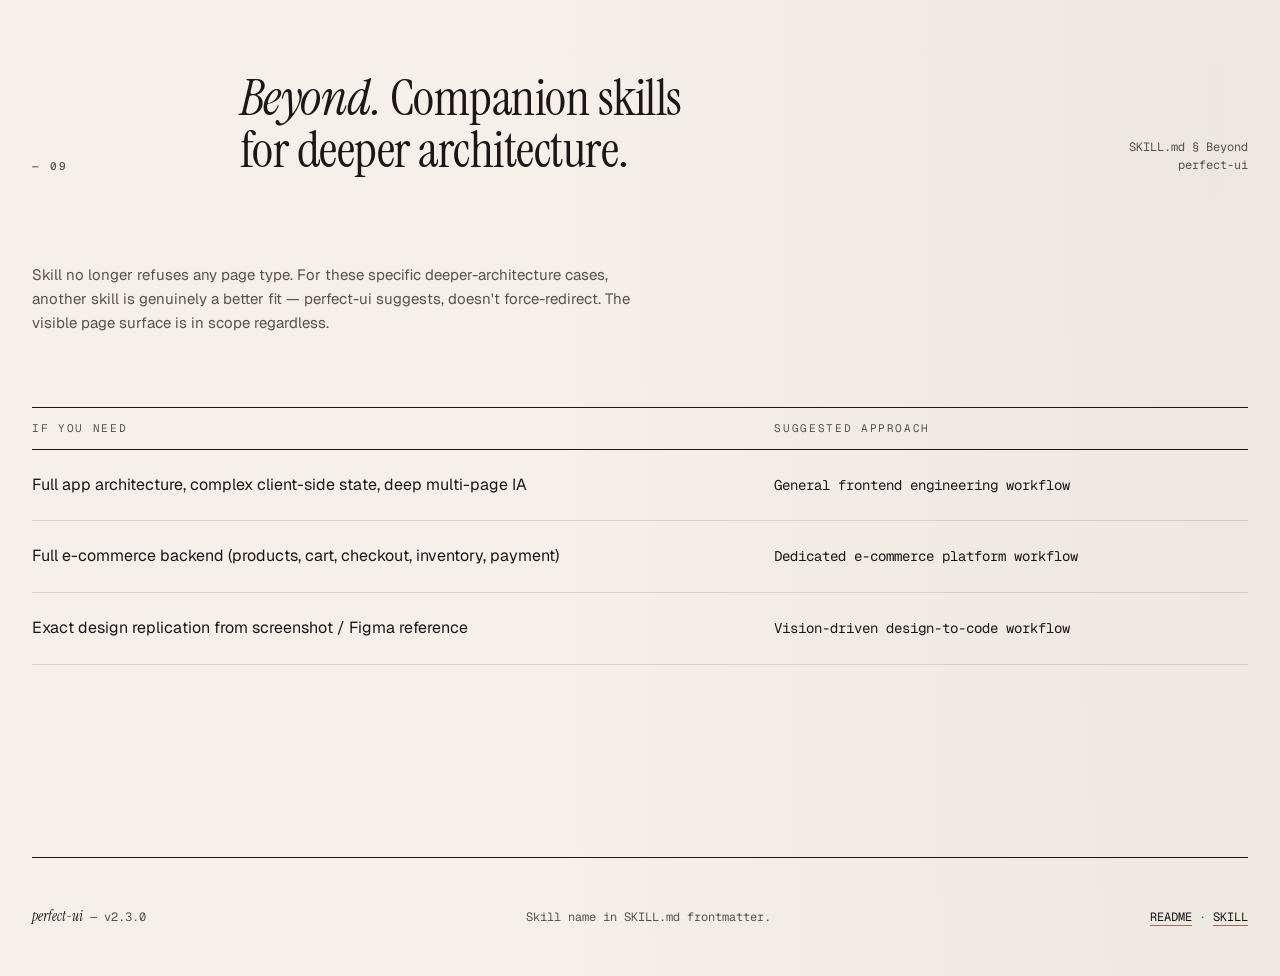
==== commit 9ec5c6c0: "feat: perfect-ui v2.3.0 — Completeness pass - Strategic Omissions checklists added to landing/portfo" ====
--- a/index.html
+++ b/index.html
@@ -561,7 +561,7 @@
     <div class="hero-head">
       <span class="wordmark">perfect-ui</span>
       <span class="meta">
-        <span>v2.2.0</span>
+        <span>v2.3.0</span>
         <span>MIT</span>
         <a href="README.md">README ↗</a>
       </span>
@@ -995,7 +995,7 @@
         <div class="mandate">
           <span class="mandate-num">— 03</span>
           <h3>NO AI slop defaults</h3>
-          <p>Inter alone, purple/blue gradient hero, two equal CTAs, "Elevate / Seamless / Unleash" copy.</p>
+          <p>Inter alone, purple/blue gradient hero, two equal CTAs, "Elevate / Seamless / Unleash" copy, fabricated metrics (use <code>— metric to confirm</code> placeholder instead), meta-label headers ("SECTION 01"), hero filler text ("Scroll to explore").</p>
         </div>
 
         <div class="mandate">
@@ -1222,7 +1222,7 @@
   <!-- FOOTER -->
   <footer>
     <div class="foot-row">
-      <span><em>perfect-ui</em> — v2.2.0</span>
+      <span><em>perfect-ui</em> — v2.3.0</span>
       <span>Skill name in SKILL.md frontmatter.</span>
       <span><a href="README.md">README</a> · <a href="SKILL.md">SKILL</a></span>
     </div>
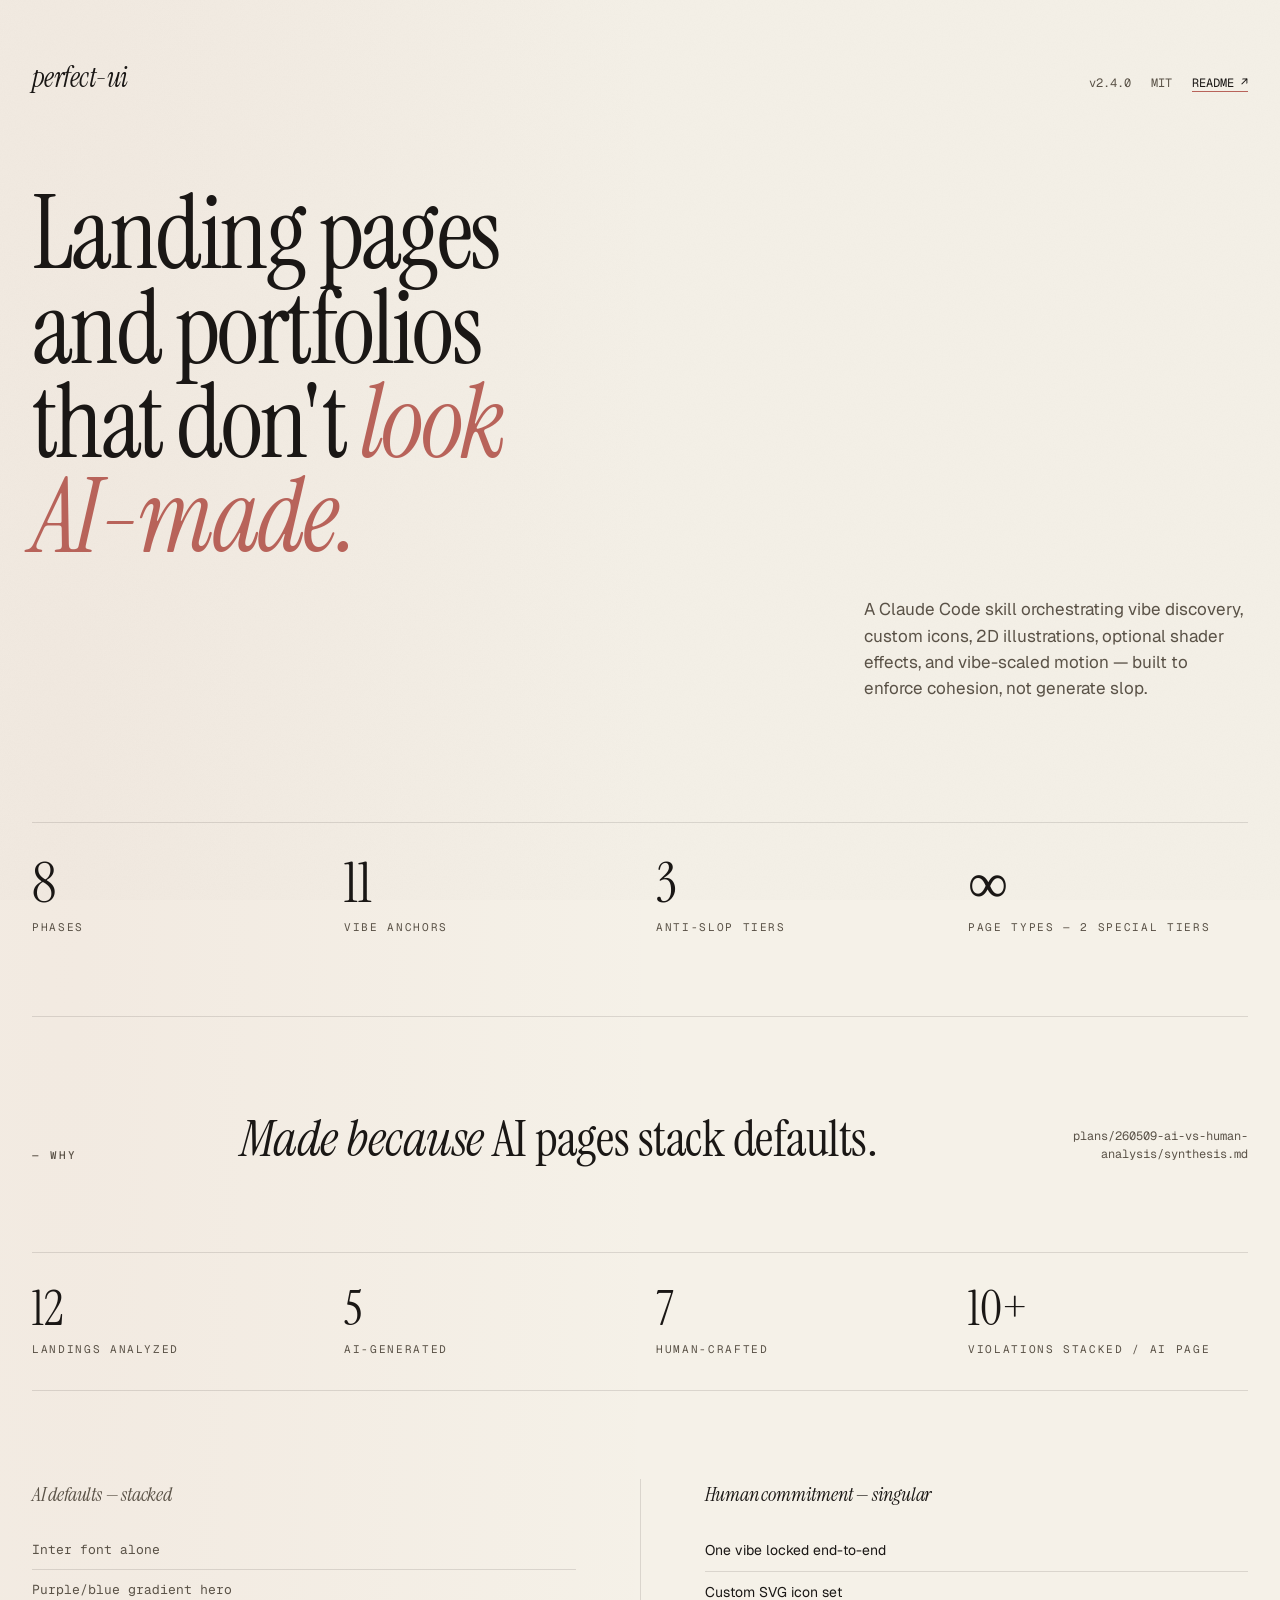
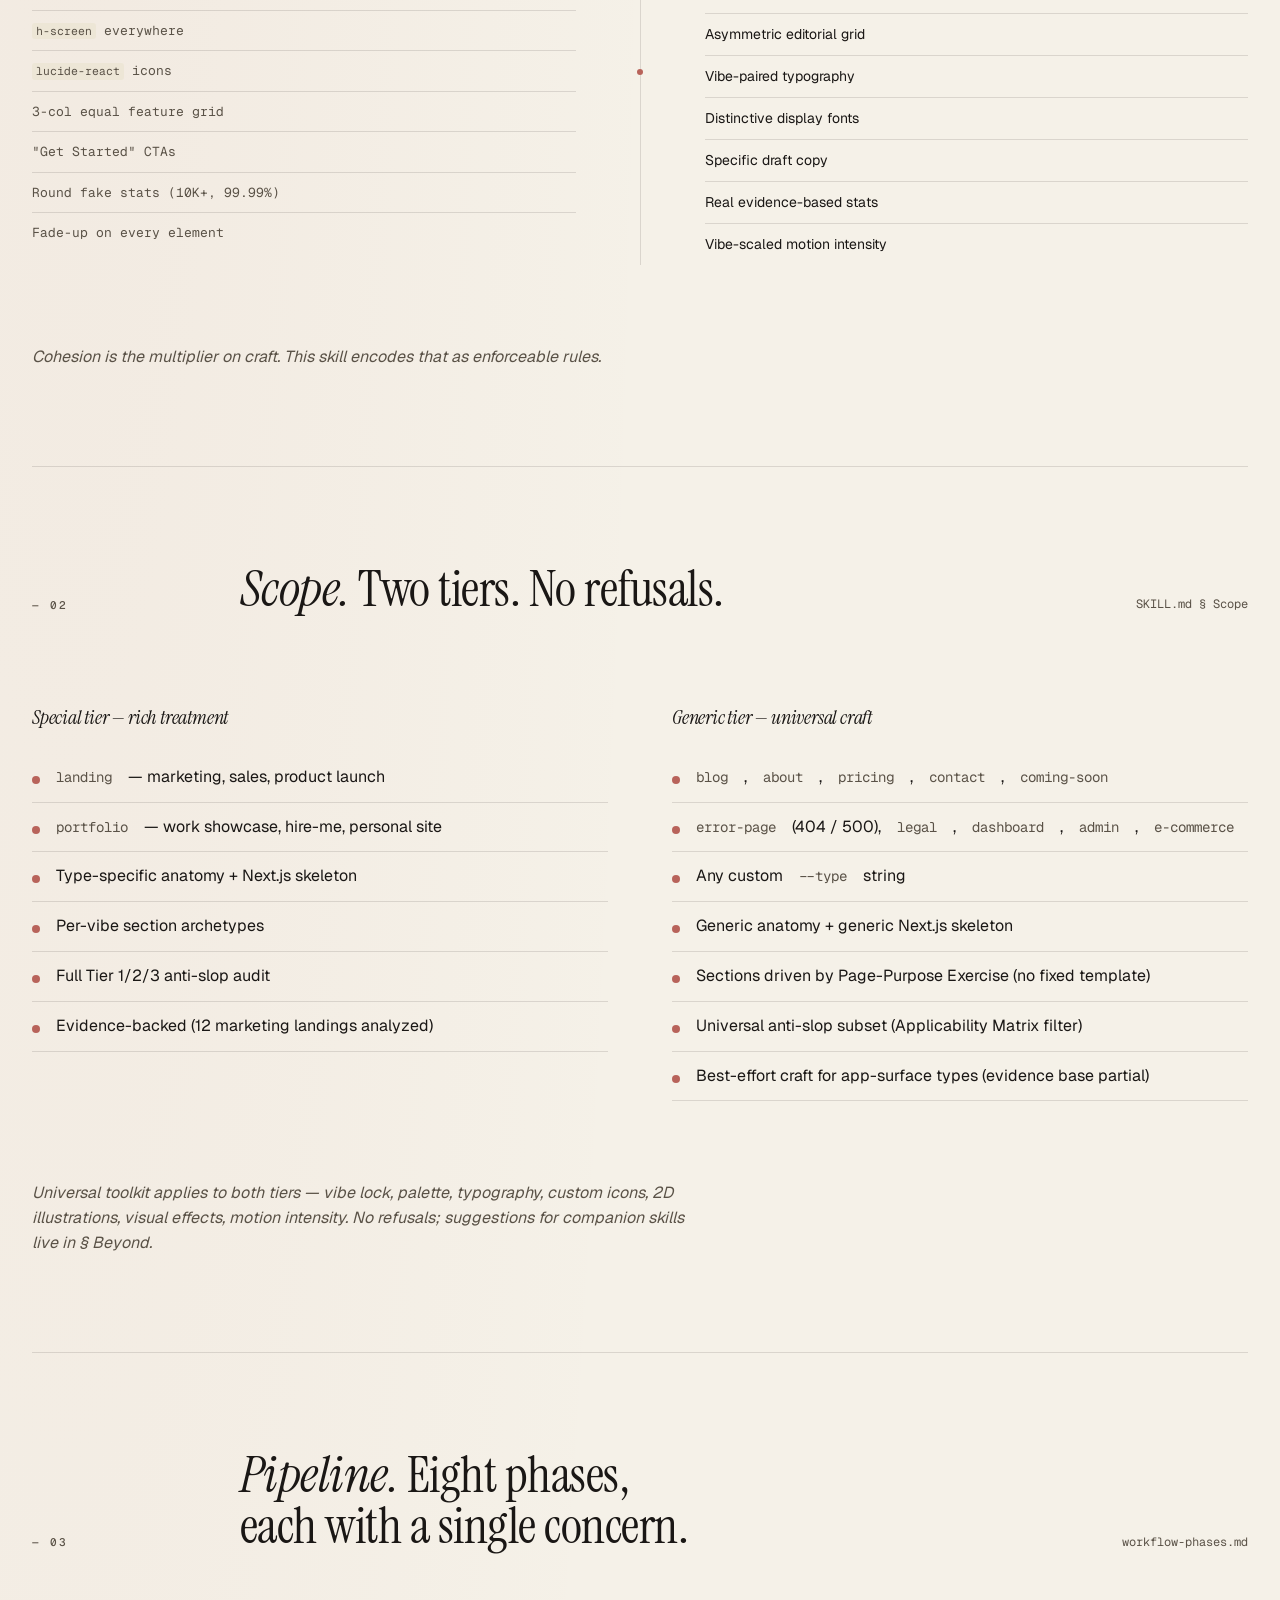
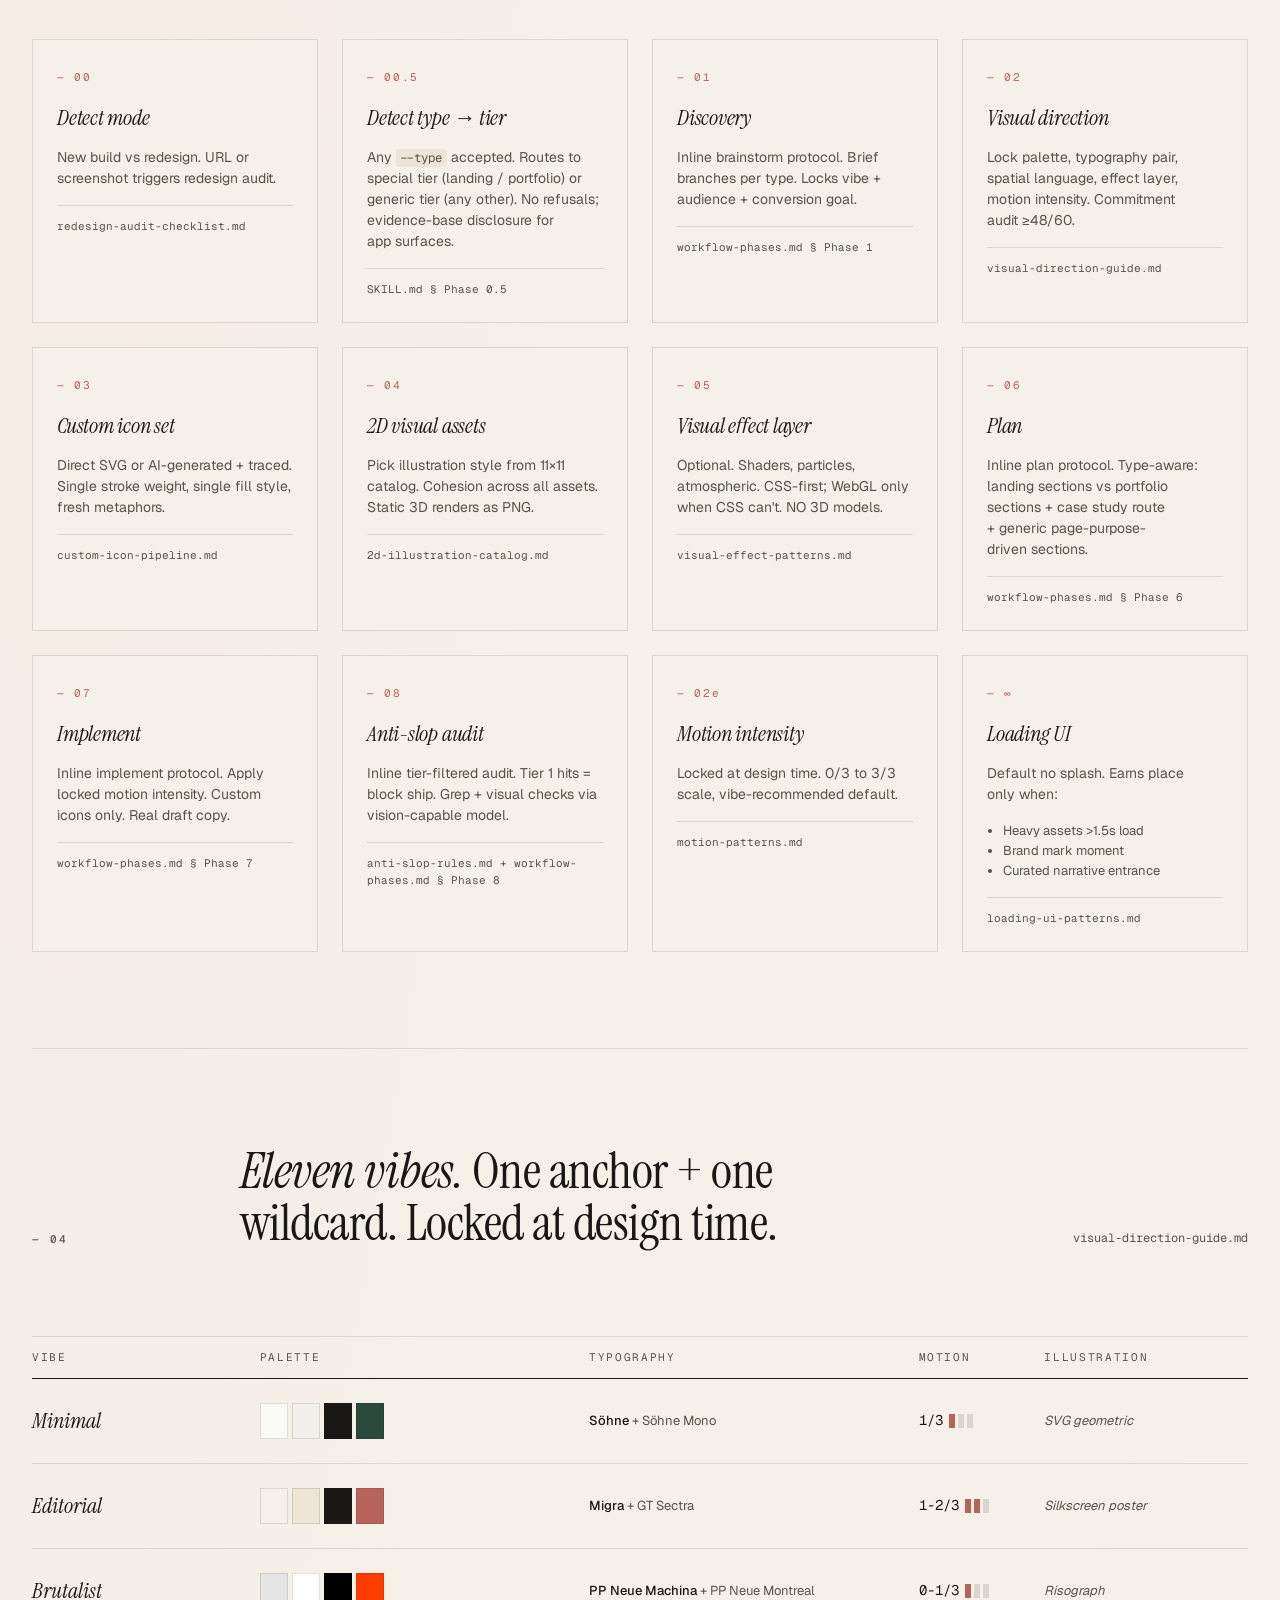
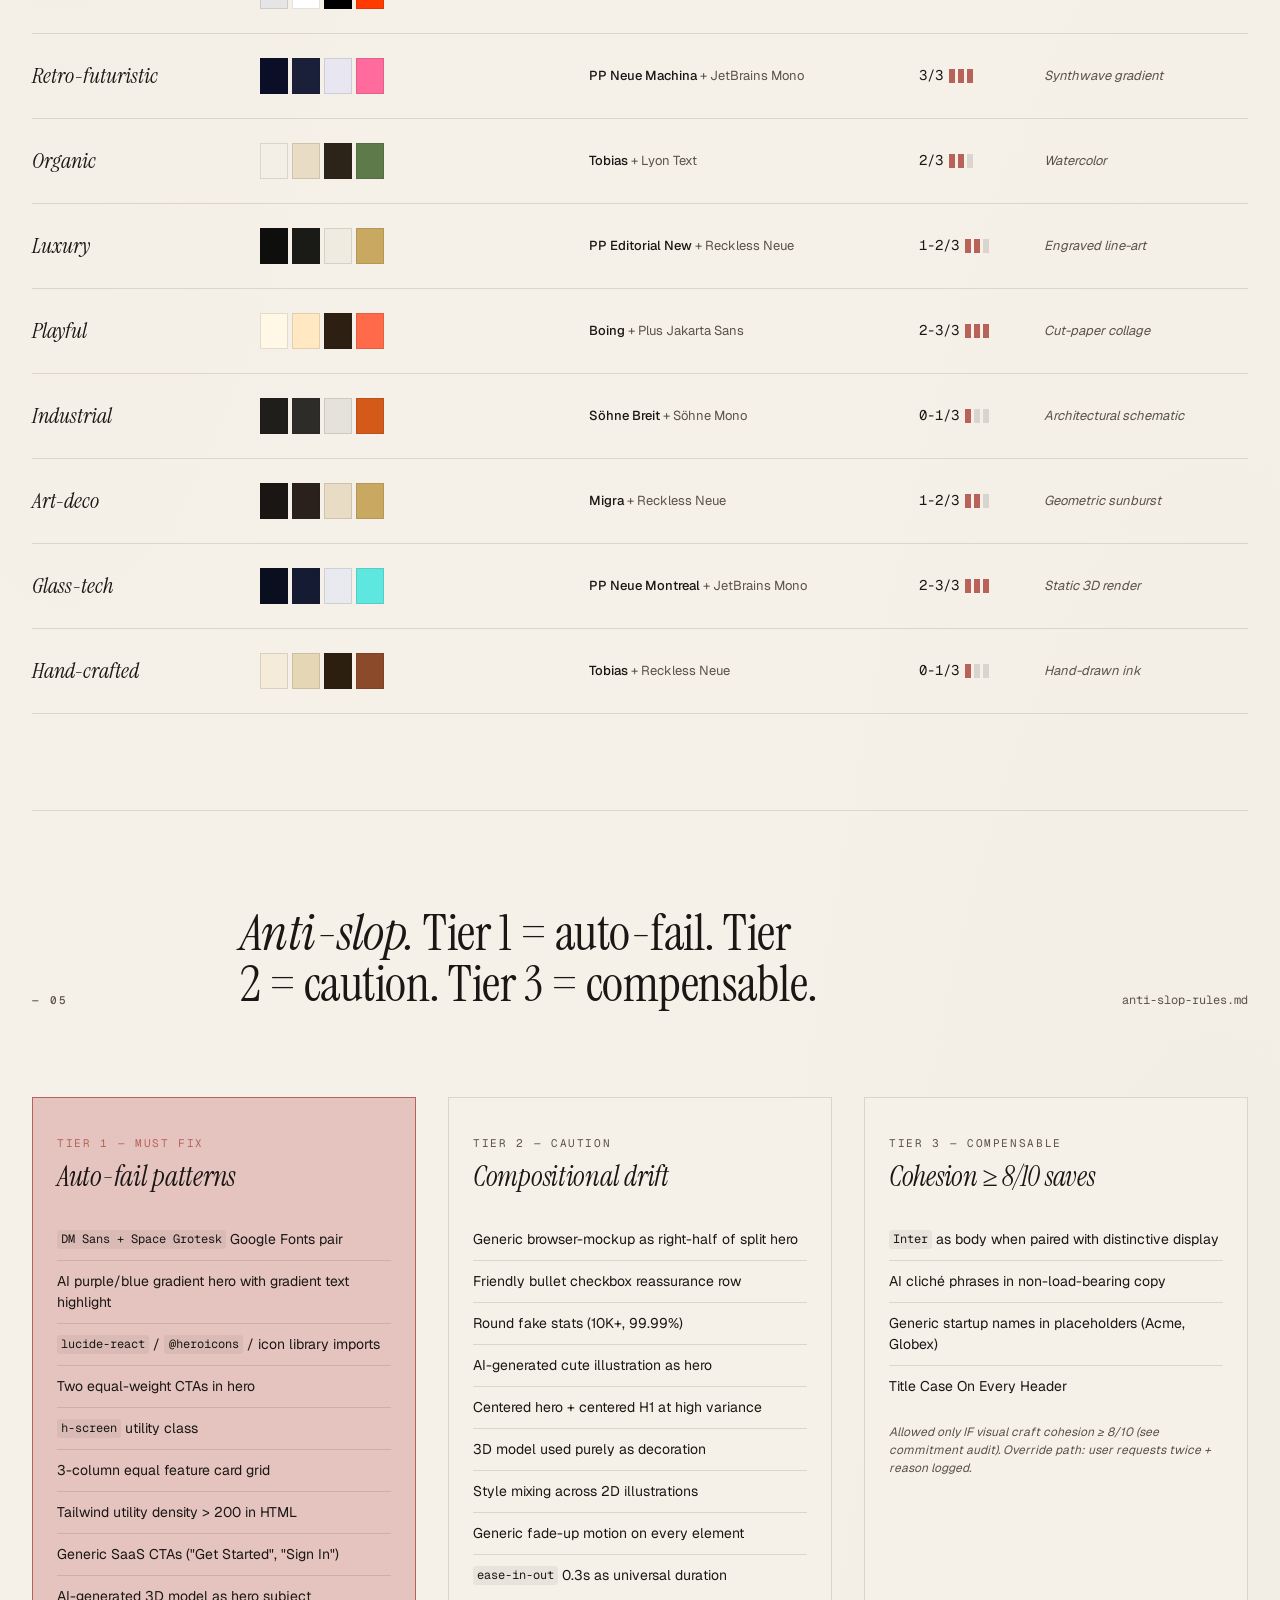
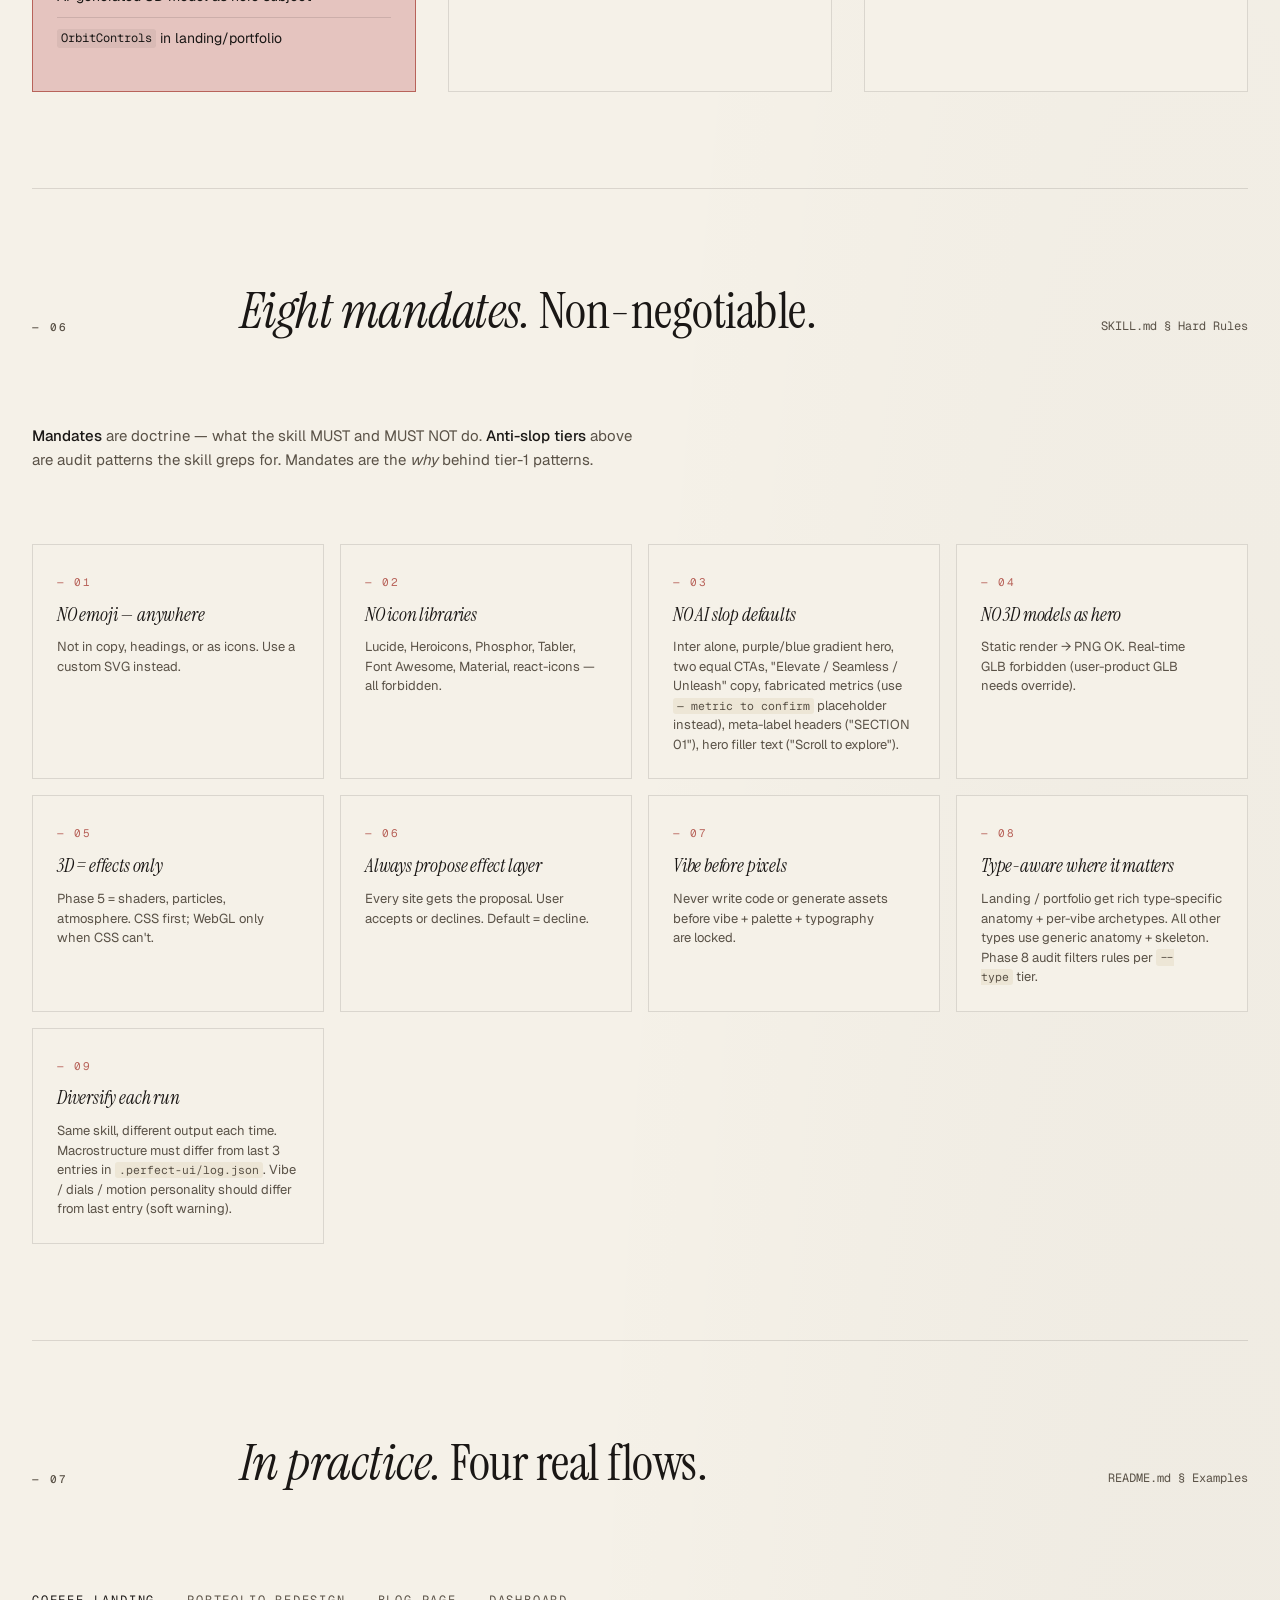
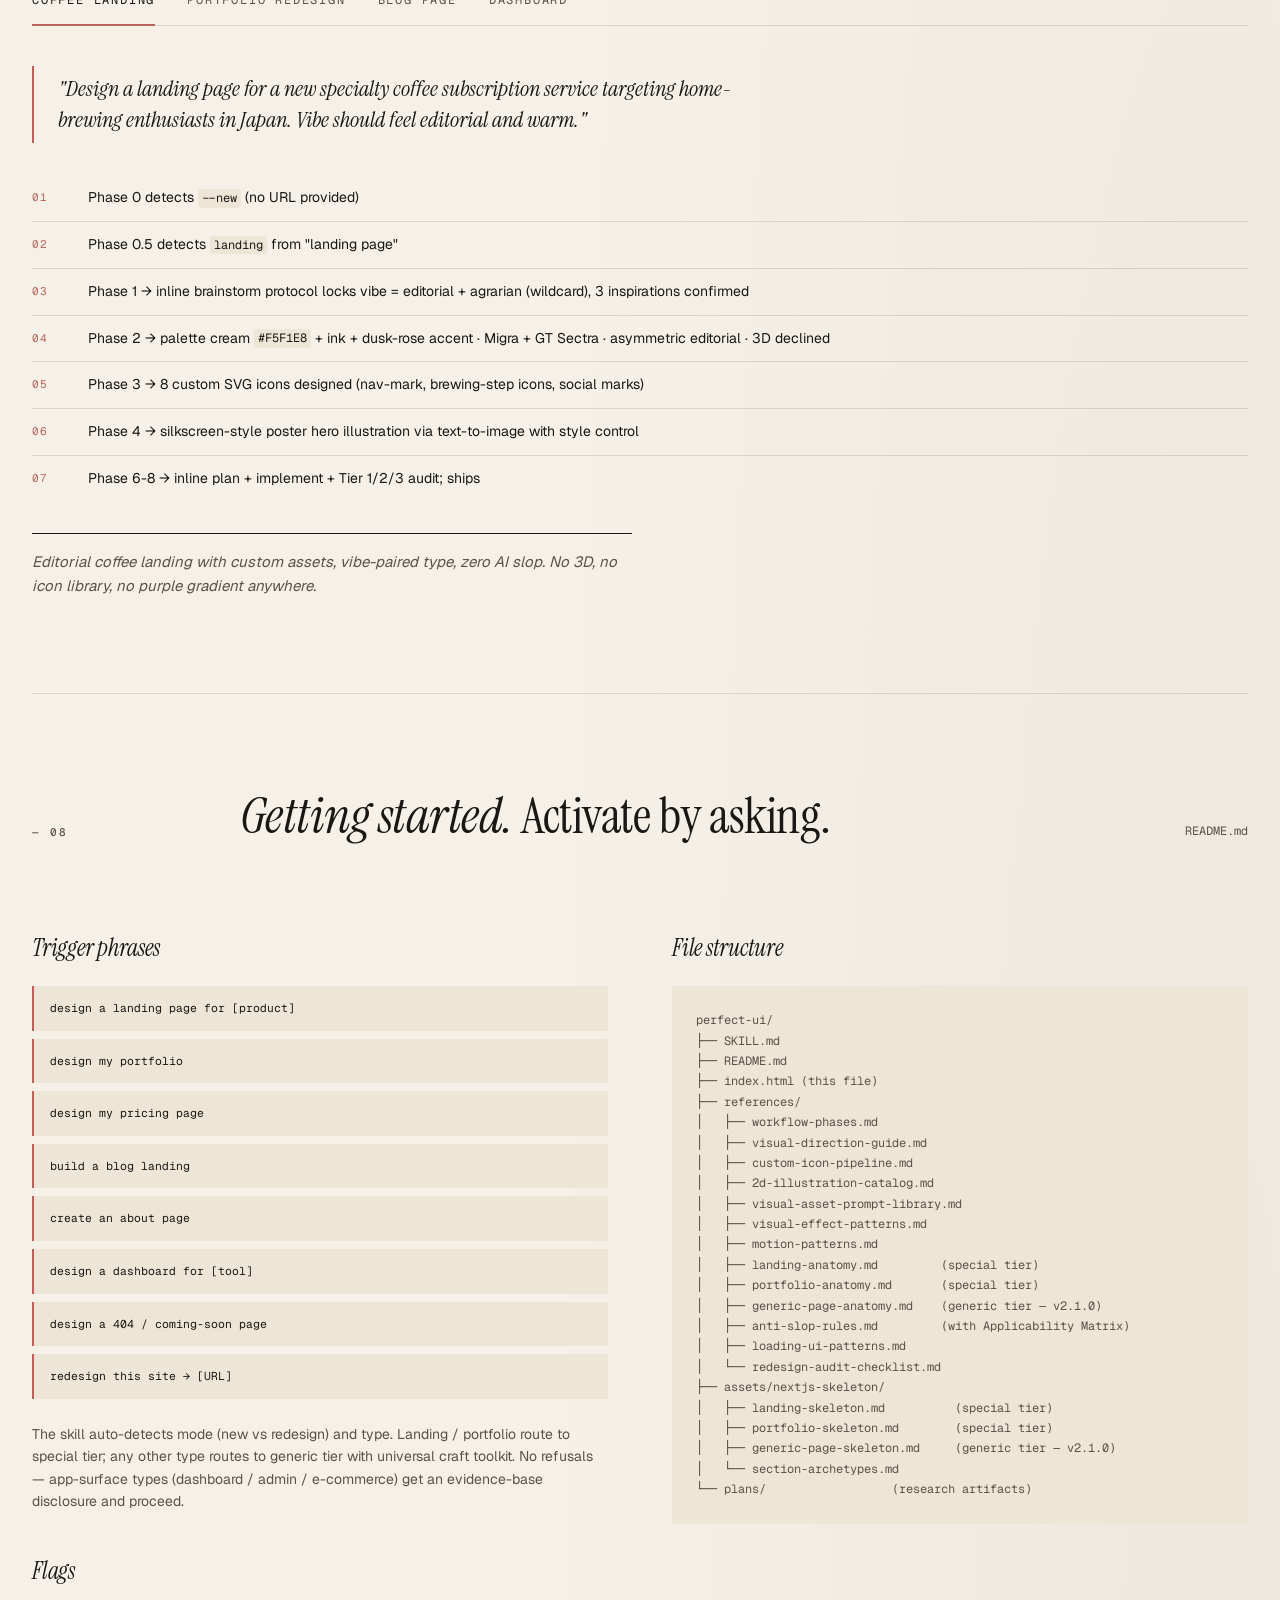
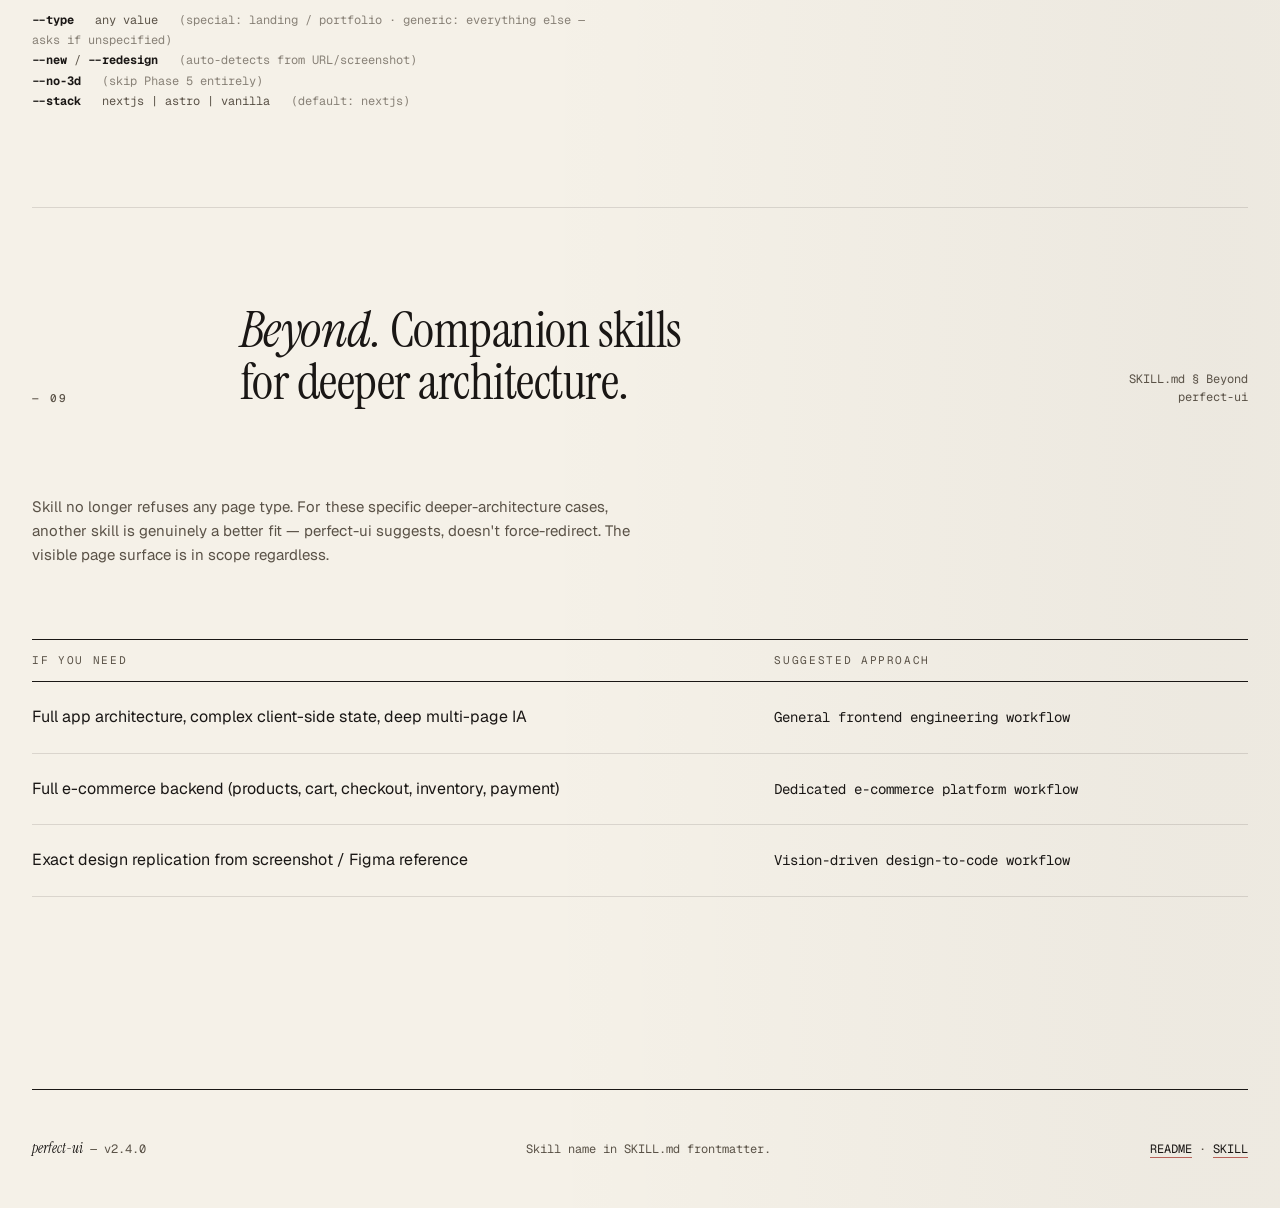
==== commit 7b6ab34a: "feat: perfect-ui v2.4.0 — Diversification pass - NEW macrostructure-catalog.md (7 macros: Marquee He" ====
--- a/index.html
+++ b/index.html
@@ -561,7 +561,7 @@
     <div class="hero-head">
       <span class="wordmark">perfect-ui</span>
       <span class="meta">
-        <span>v2.3.0</span>
+        <span>v2.4.0</span>
         <span>MIT</span>
         <a href="README.md">README ↗</a>
       </span>
@@ -1026,6 +1026,12 @@
           <span class="mandate-num">— 08</span>
           <h3>Type-aware where it matters</h3>
           <p>Landing / portfolio get rich type-specific anatomy + per-vibe archetypes. All other types use generic anatomy + skeleton. Phase 8 audit filters rules per <code>--type</code> tier.</p>
+        </div>
+
+        <div class="mandate">
+          <span class="mandate-num">— 09</span>
+          <h3>Diversify each run</h3>
+          <p>Same skill, different output each time. Macrostructure must differ from last 3 entries in <code>.perfect-ui/log.json</code>. Vibe / dials / motion personality should differ from last entry (soft warning).</p>
         </div>
 
       </div>
@@ -1222,7 +1228,7 @@
   <!-- FOOTER -->
   <footer>
     <div class="foot-row">
-      <span><em>perfect-ui</em> — v2.3.0</span>
+      <span><em>perfect-ui</em> — v2.4.0</span>
       <span>Skill name in SKILL.md frontmatter.</span>
       <span><a href="README.md">README</a> · <a href="SKILL.md">SKILL</a></span>
     </div>
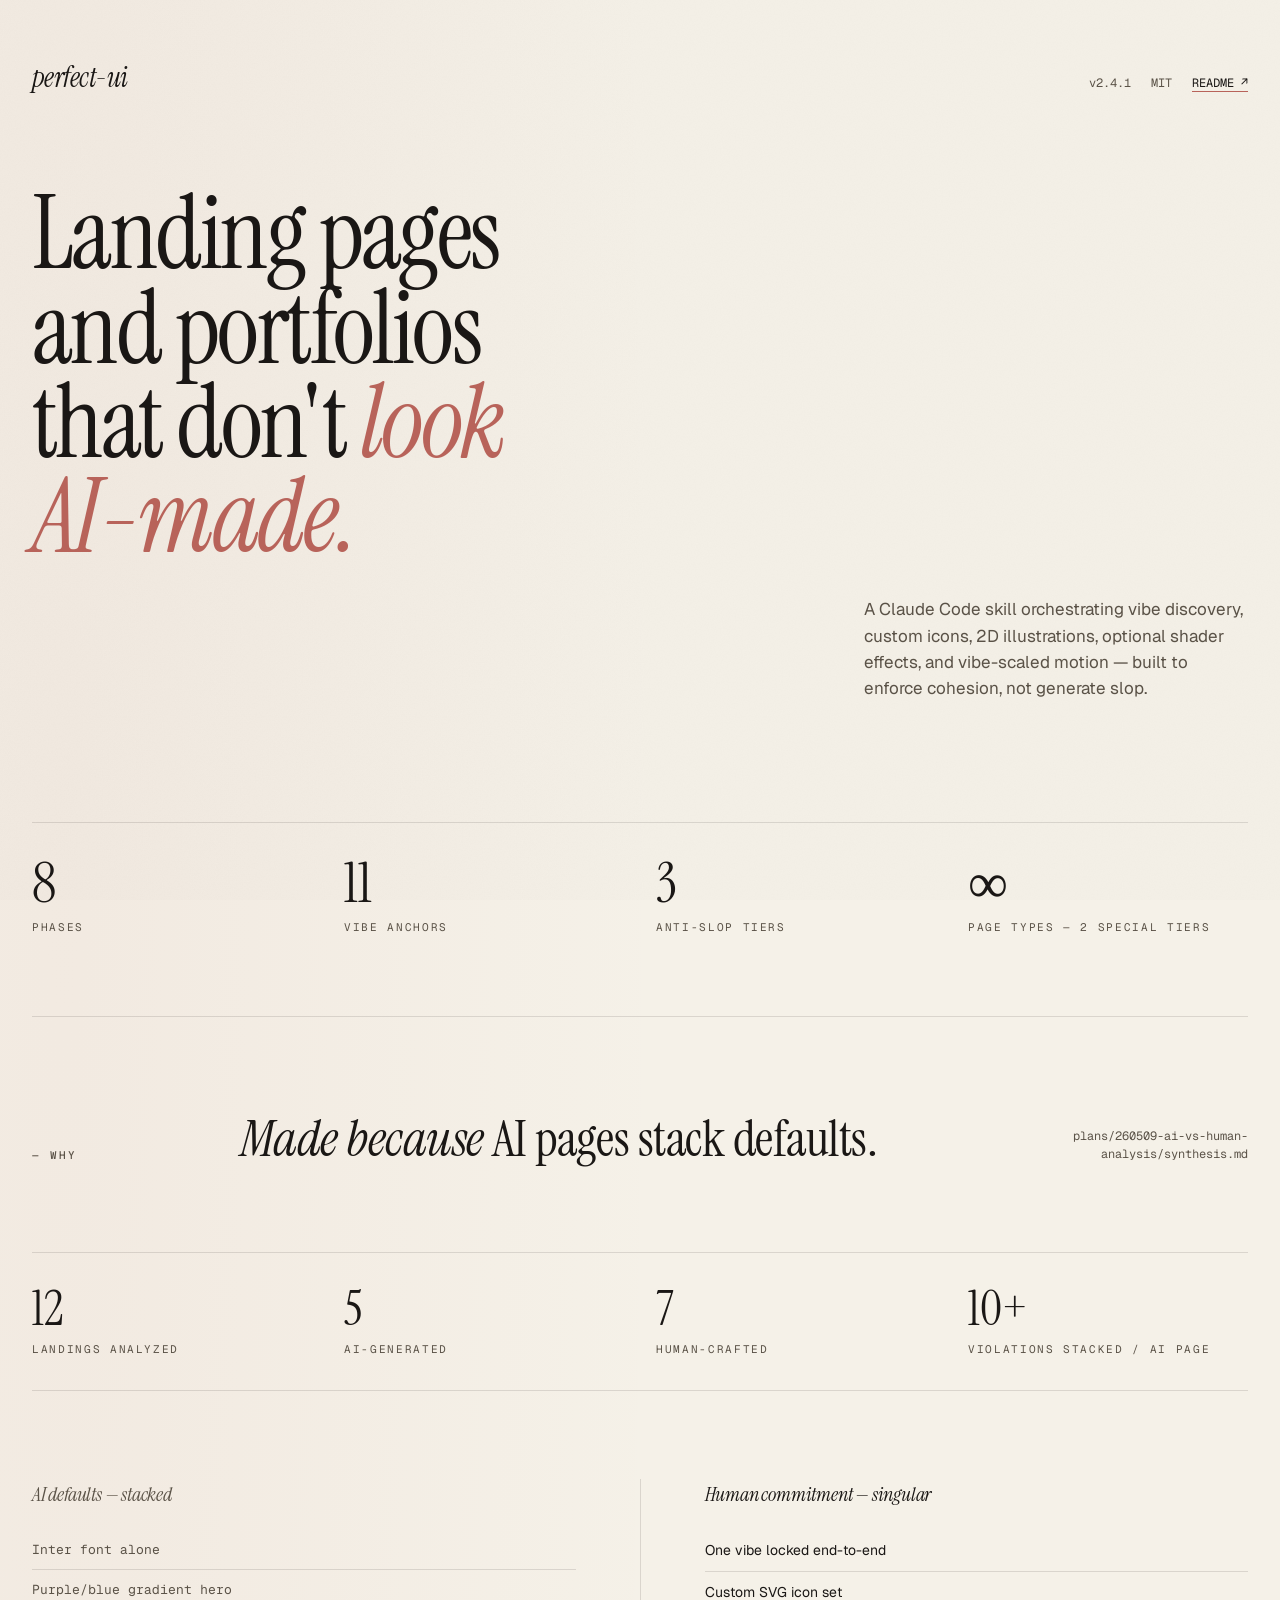
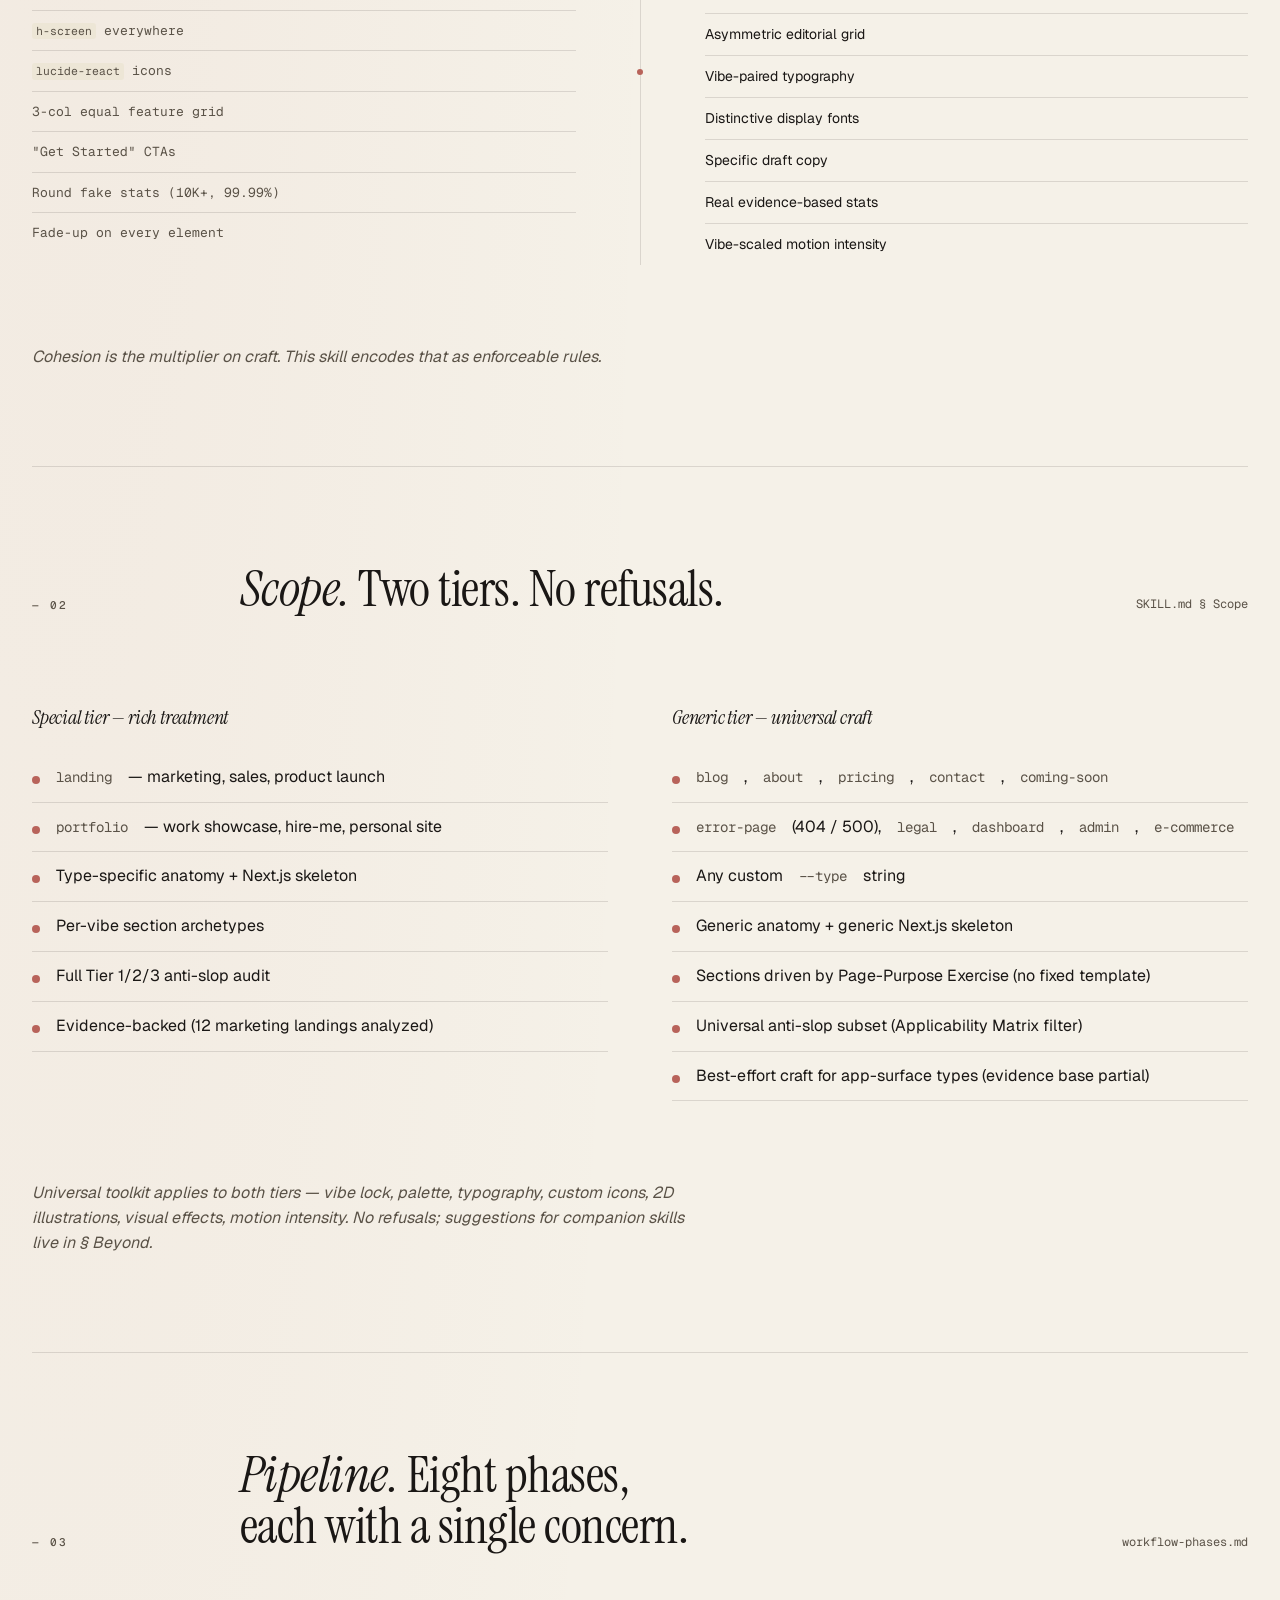
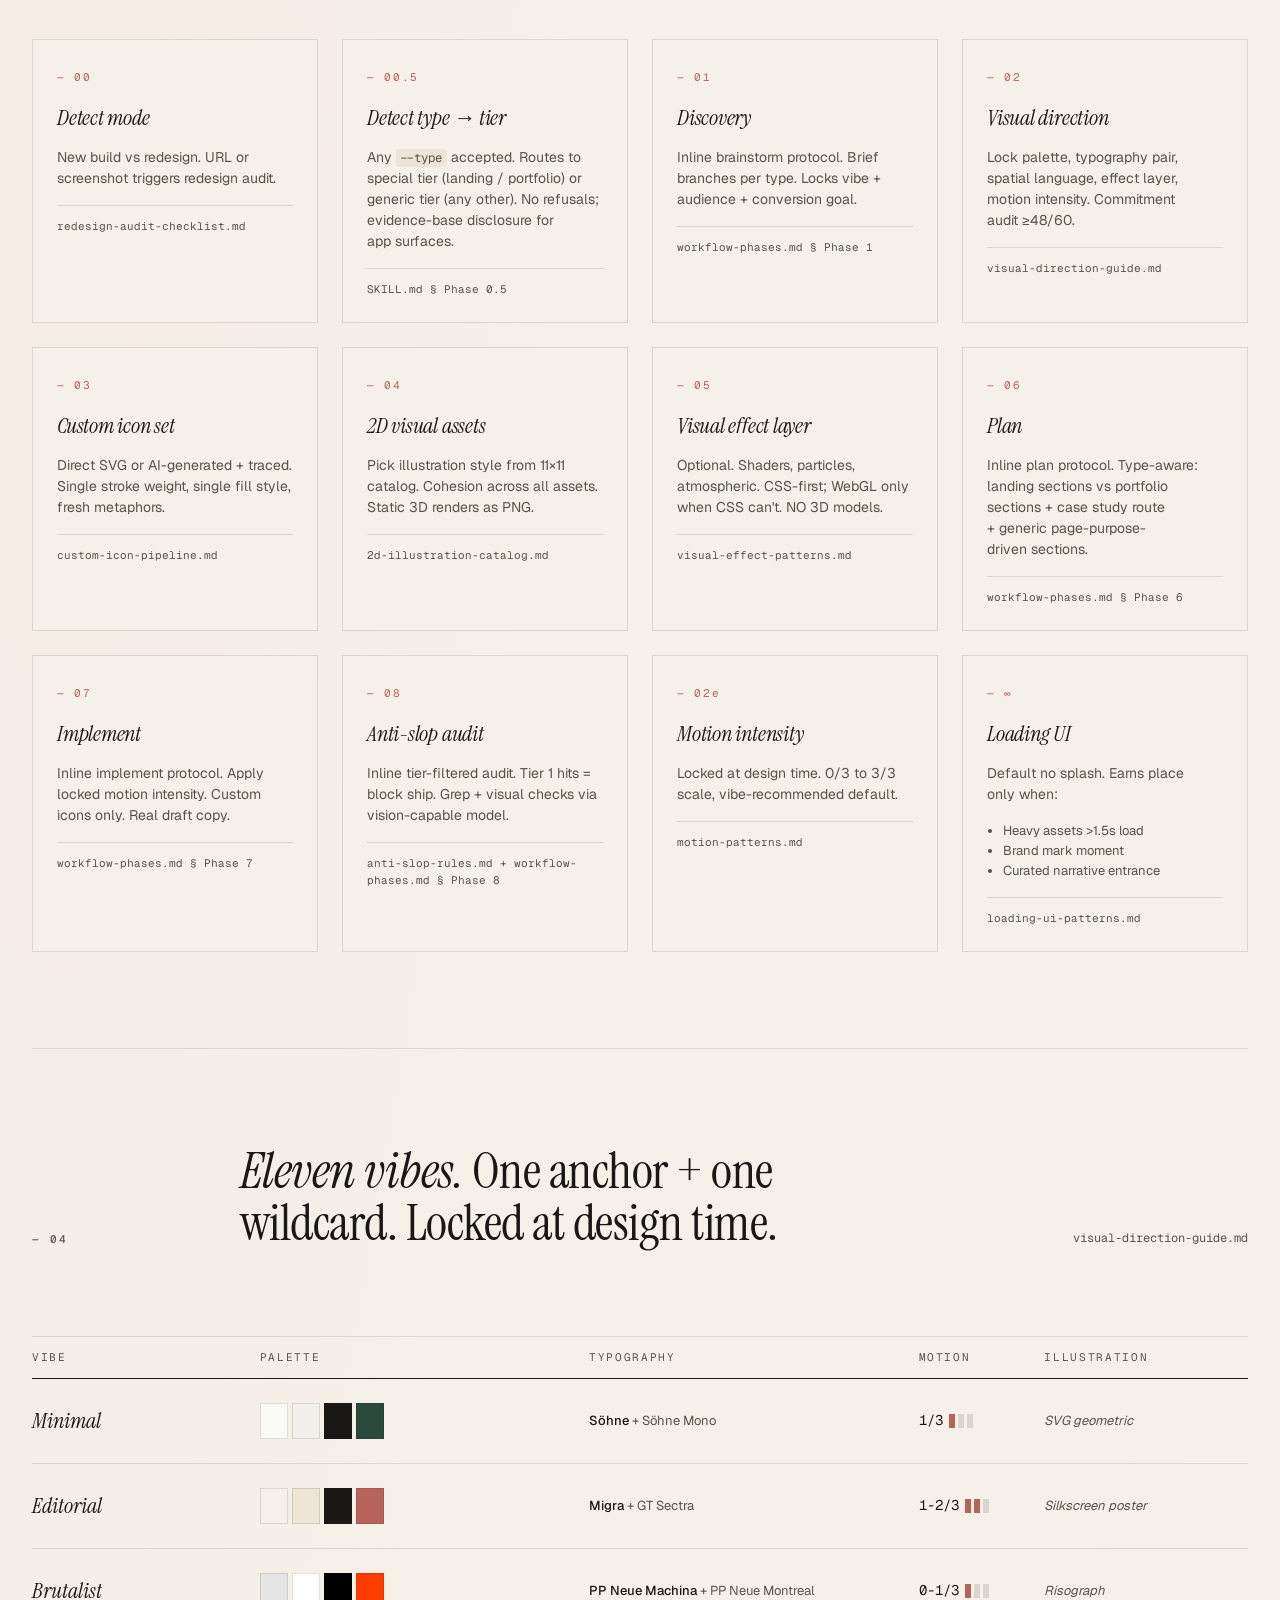
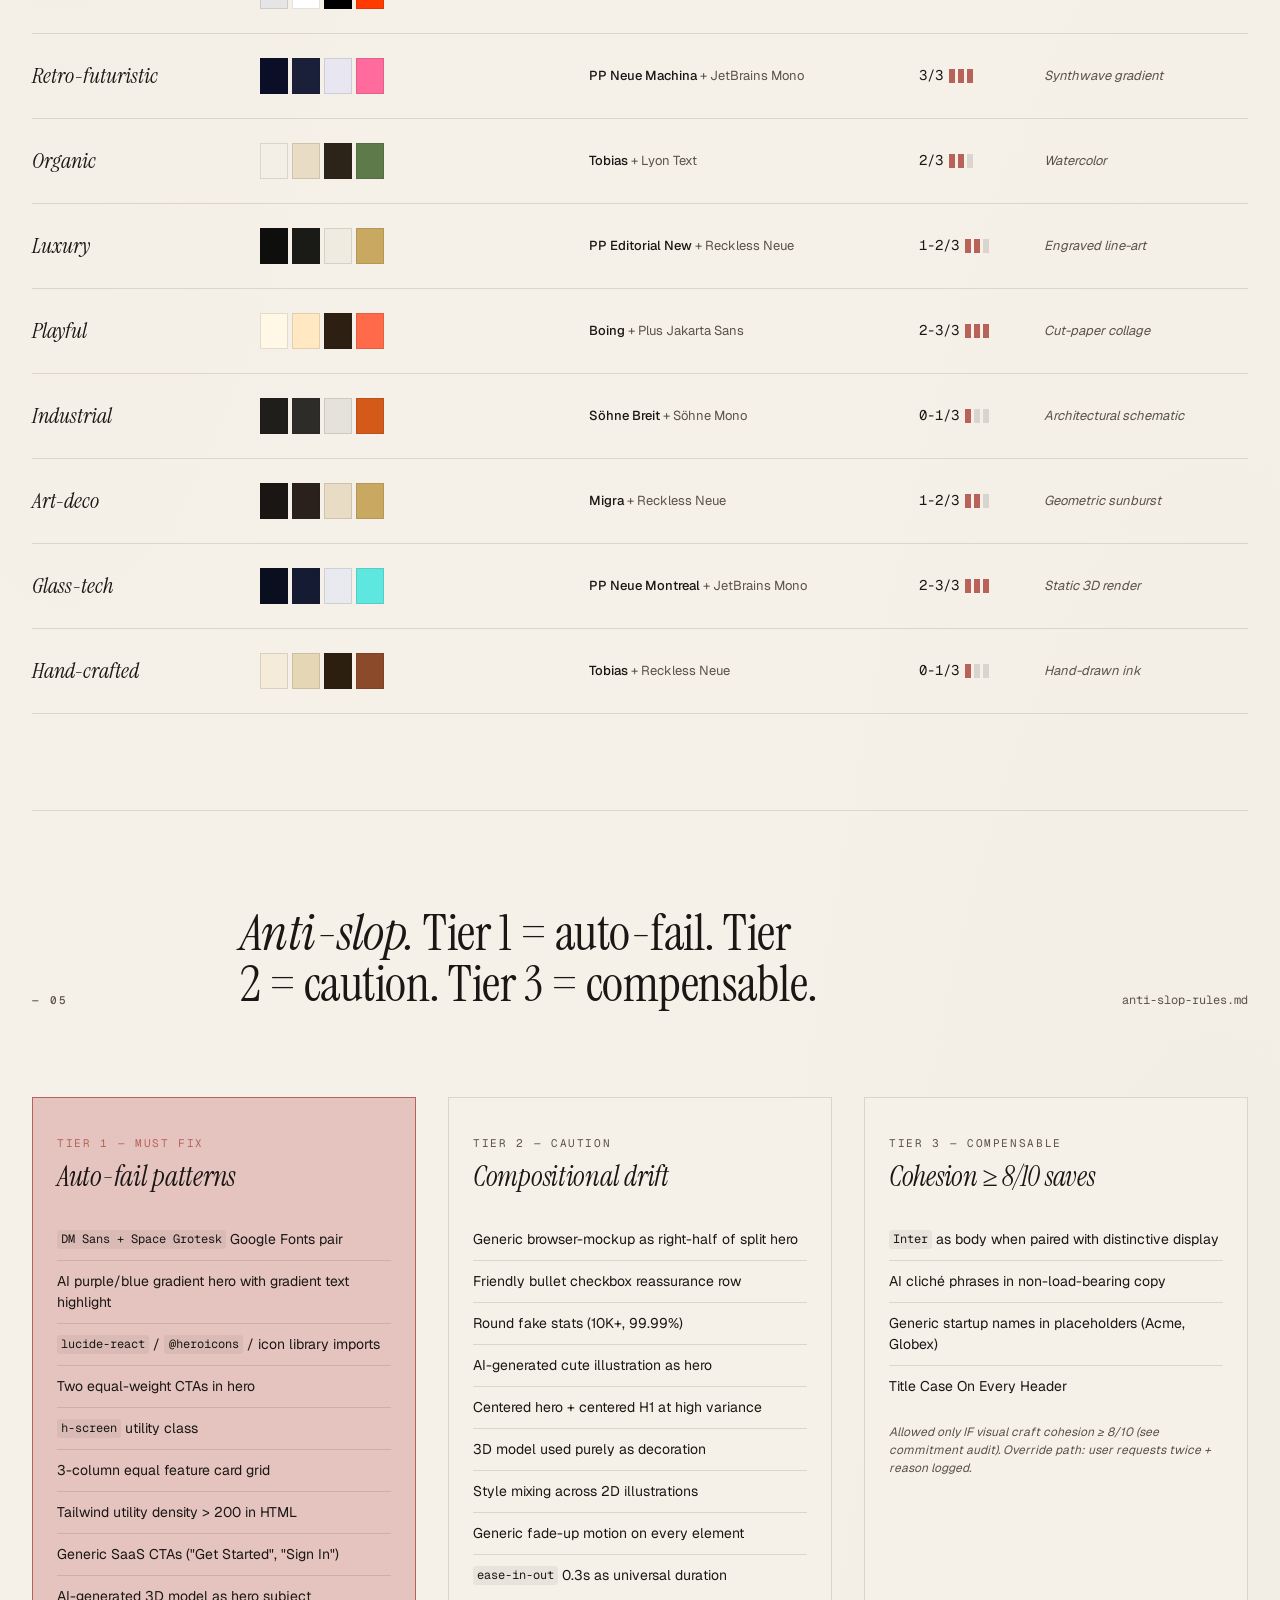
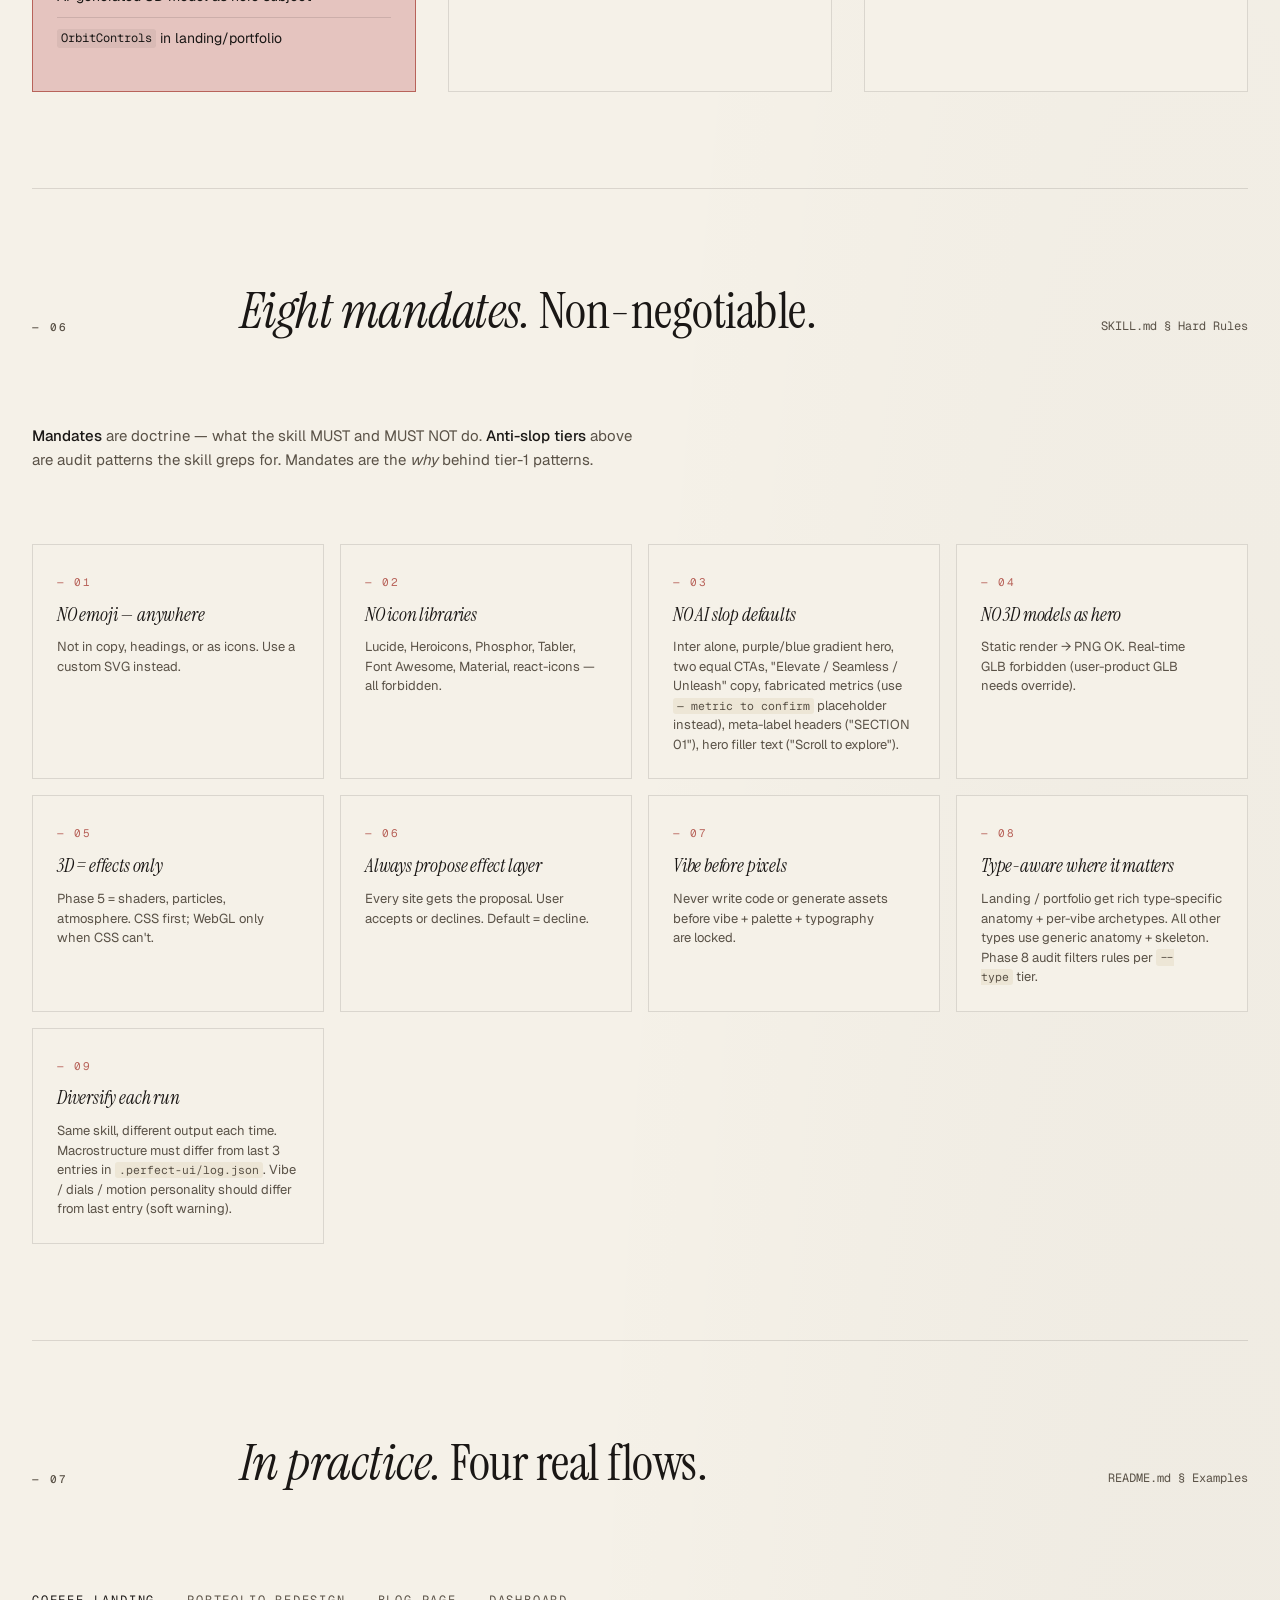
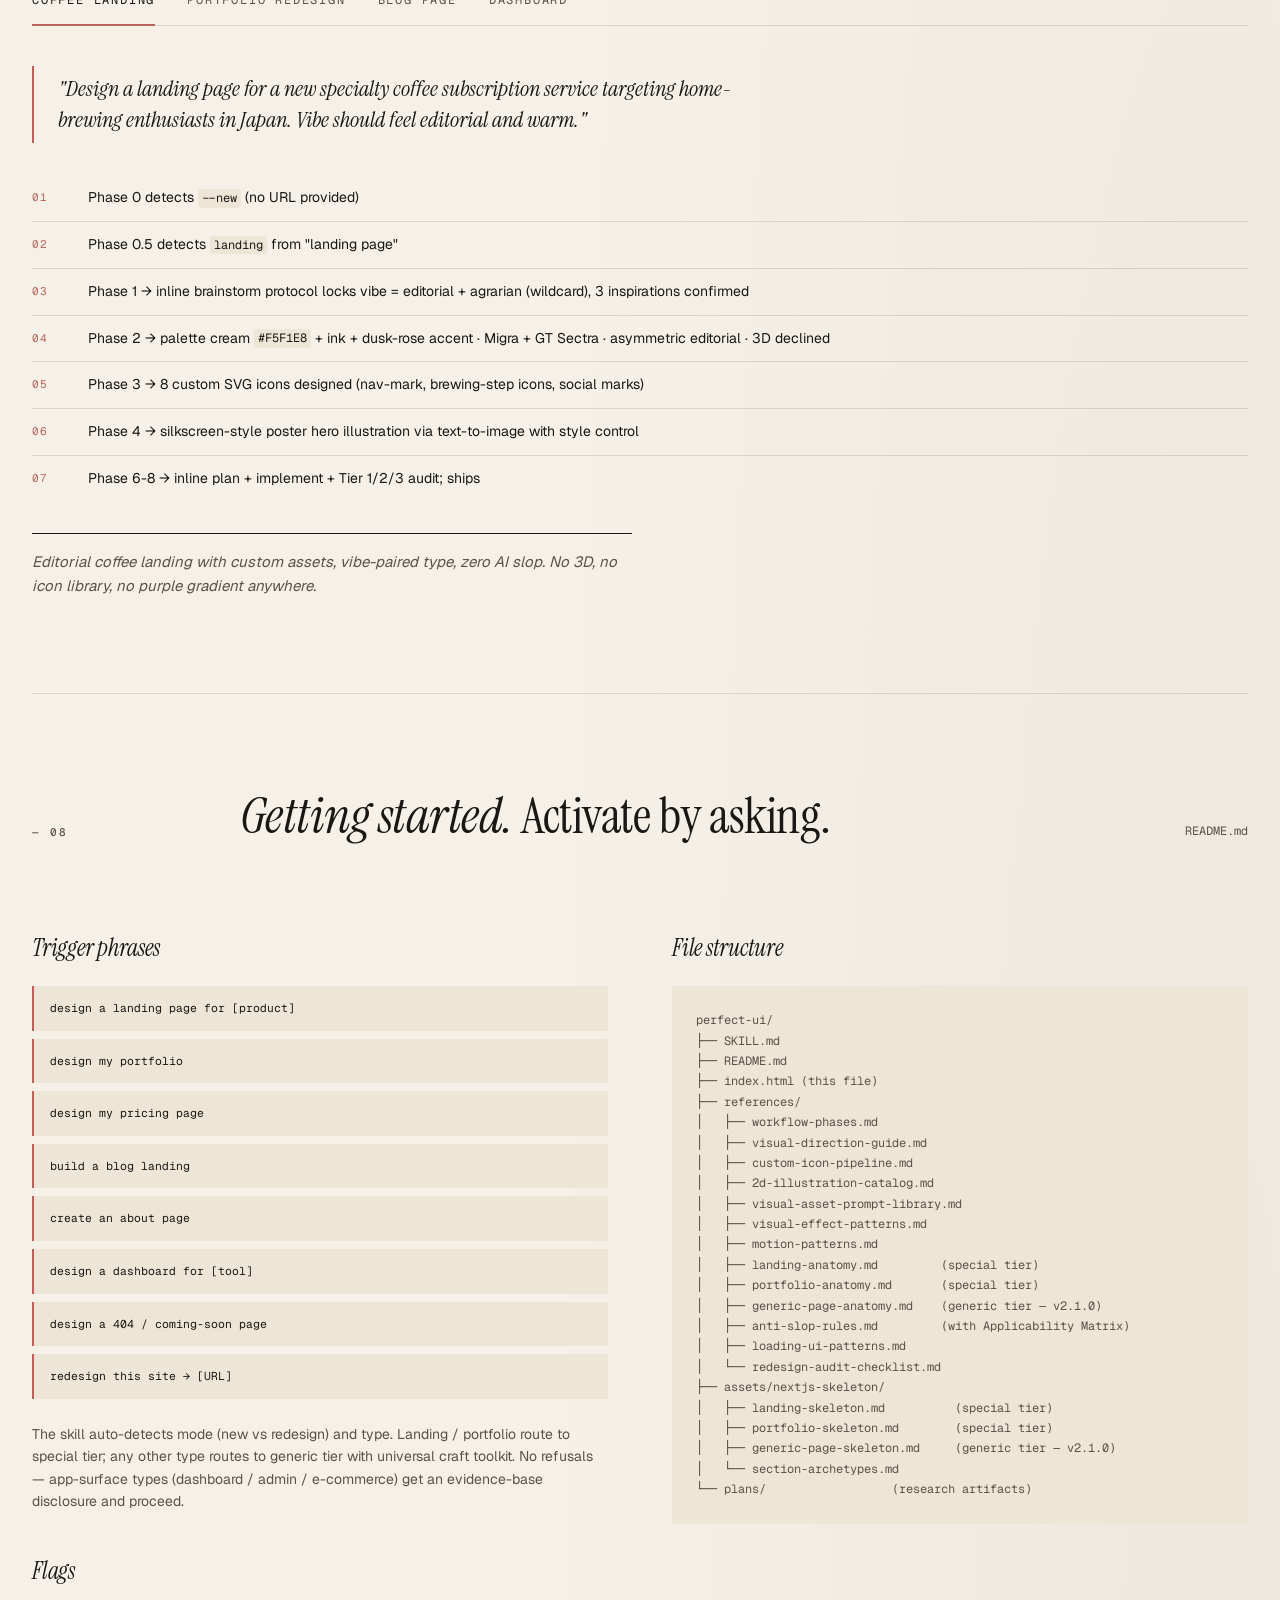
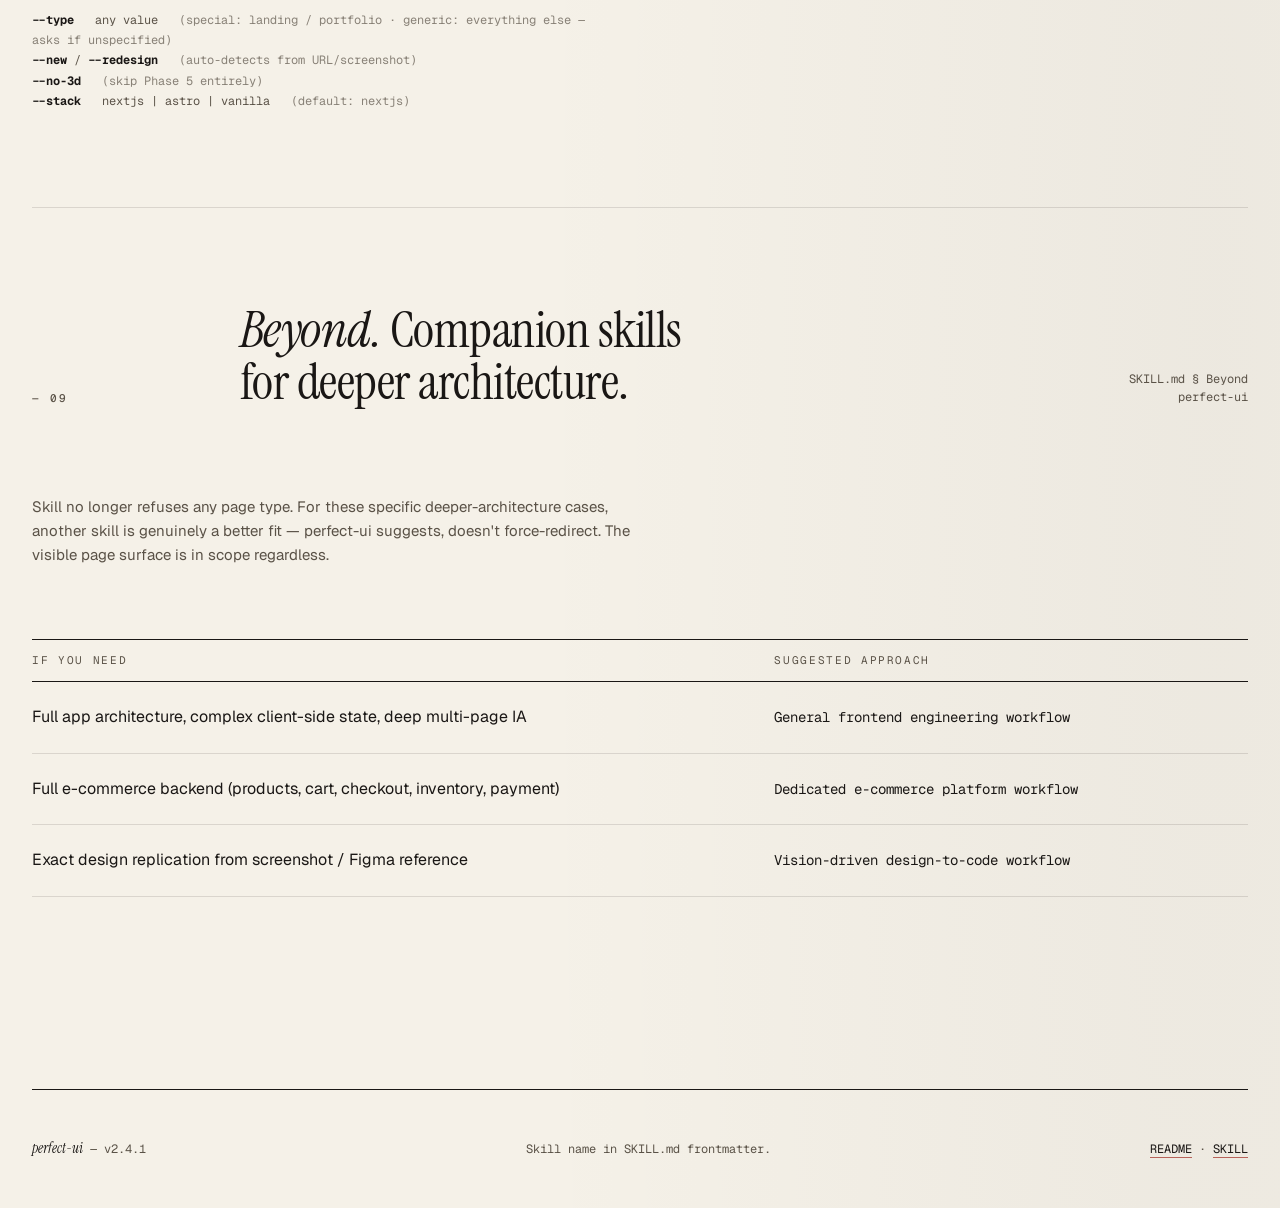
==== commit d6cfa6c2: "feat: perfect-ui v2.4.1 — GSAP Skill Integration patch - NEW references/gsap-integration.md (~120 li" ====
--- a/index.html
+++ b/index.html
@@ -561,7 +561,7 @@
     <div class="hero-head">
       <span class="wordmark">perfect-ui</span>
       <span class="meta">
-        <span>v2.4.0</span>
+        <span>v2.4.1</span>
         <span>MIT</span>
         <a href="README.md">README ↗</a>
       </span>
@@ -1228,7 +1228,7 @@
   <!-- FOOTER -->
   <footer>
     <div class="foot-row">
-      <span><em>perfect-ui</em> — v2.4.0</span>
+      <span><em>perfect-ui</em> — v2.4.1</span>
       <span>Skill name in SKILL.md frontmatter.</span>
       <span><a href="README.md">README</a> · <a href="SKILL.md">SKILL</a></span>
     </div>
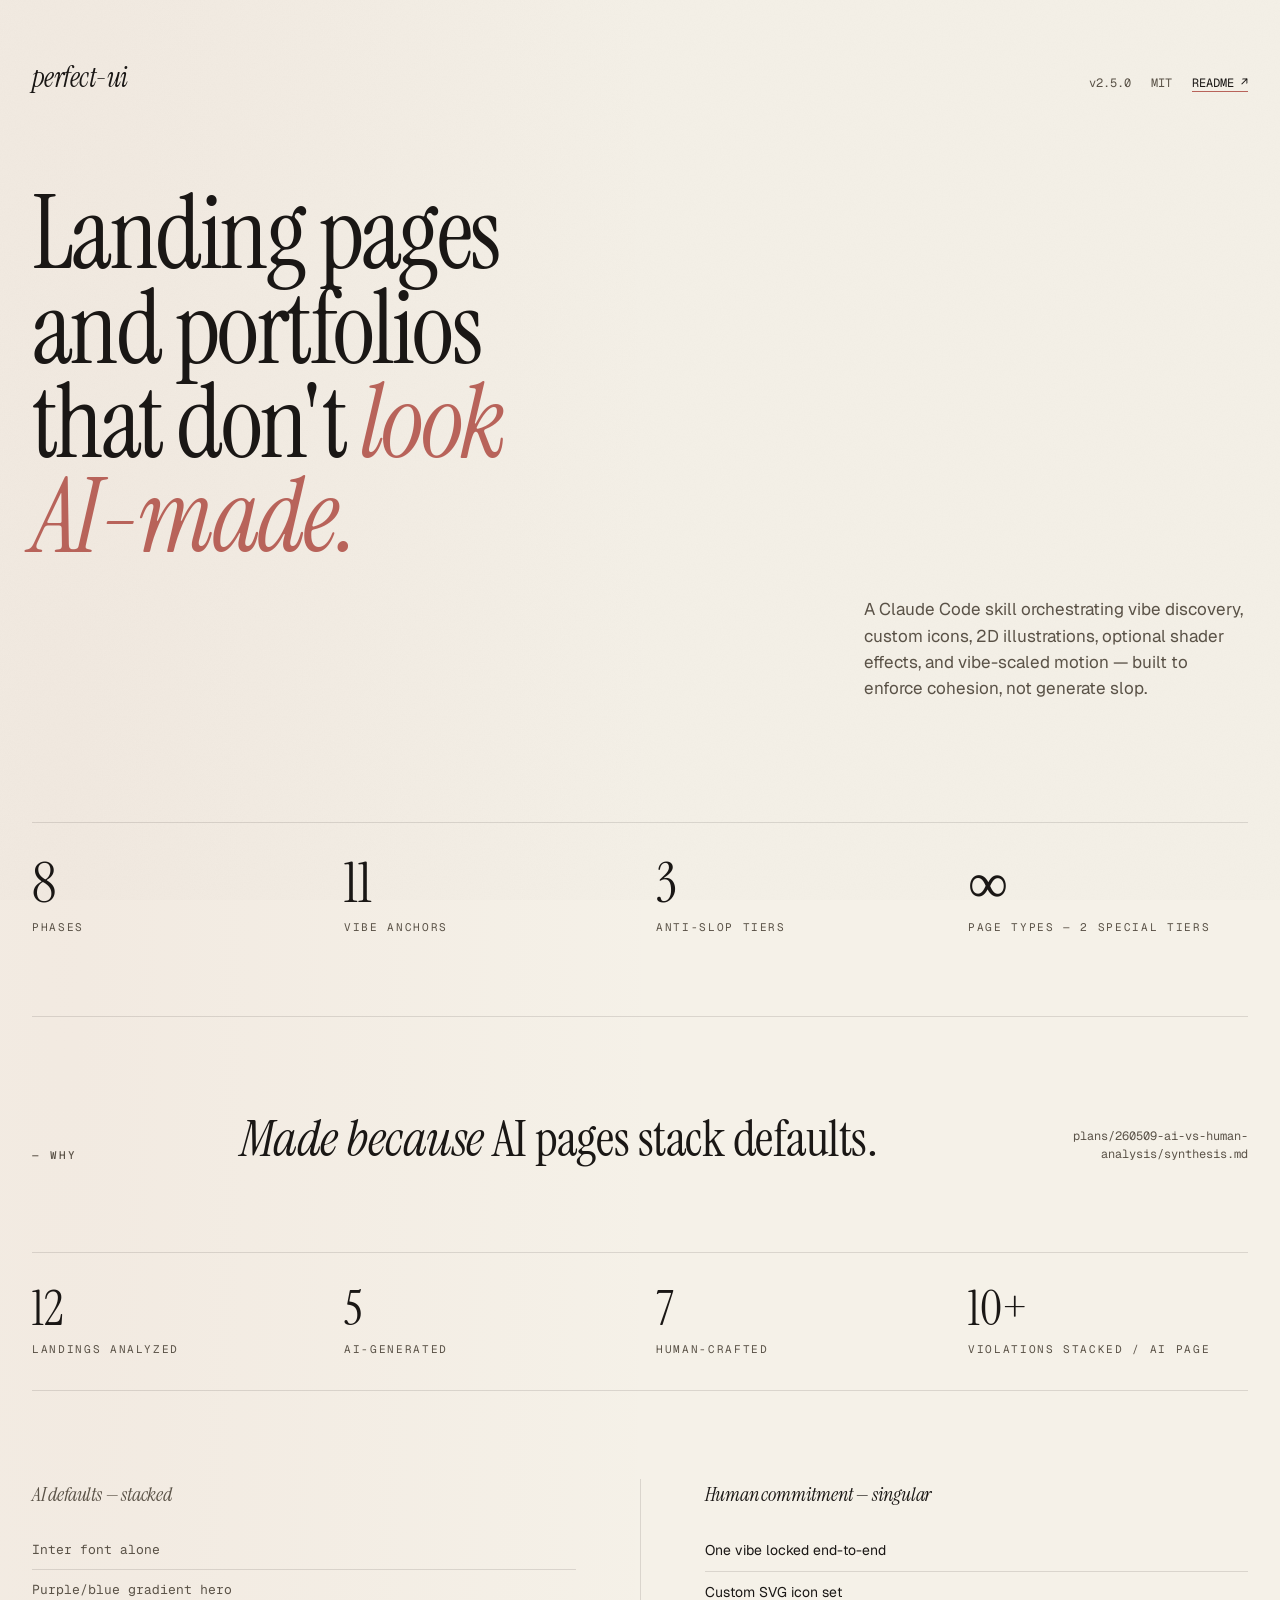
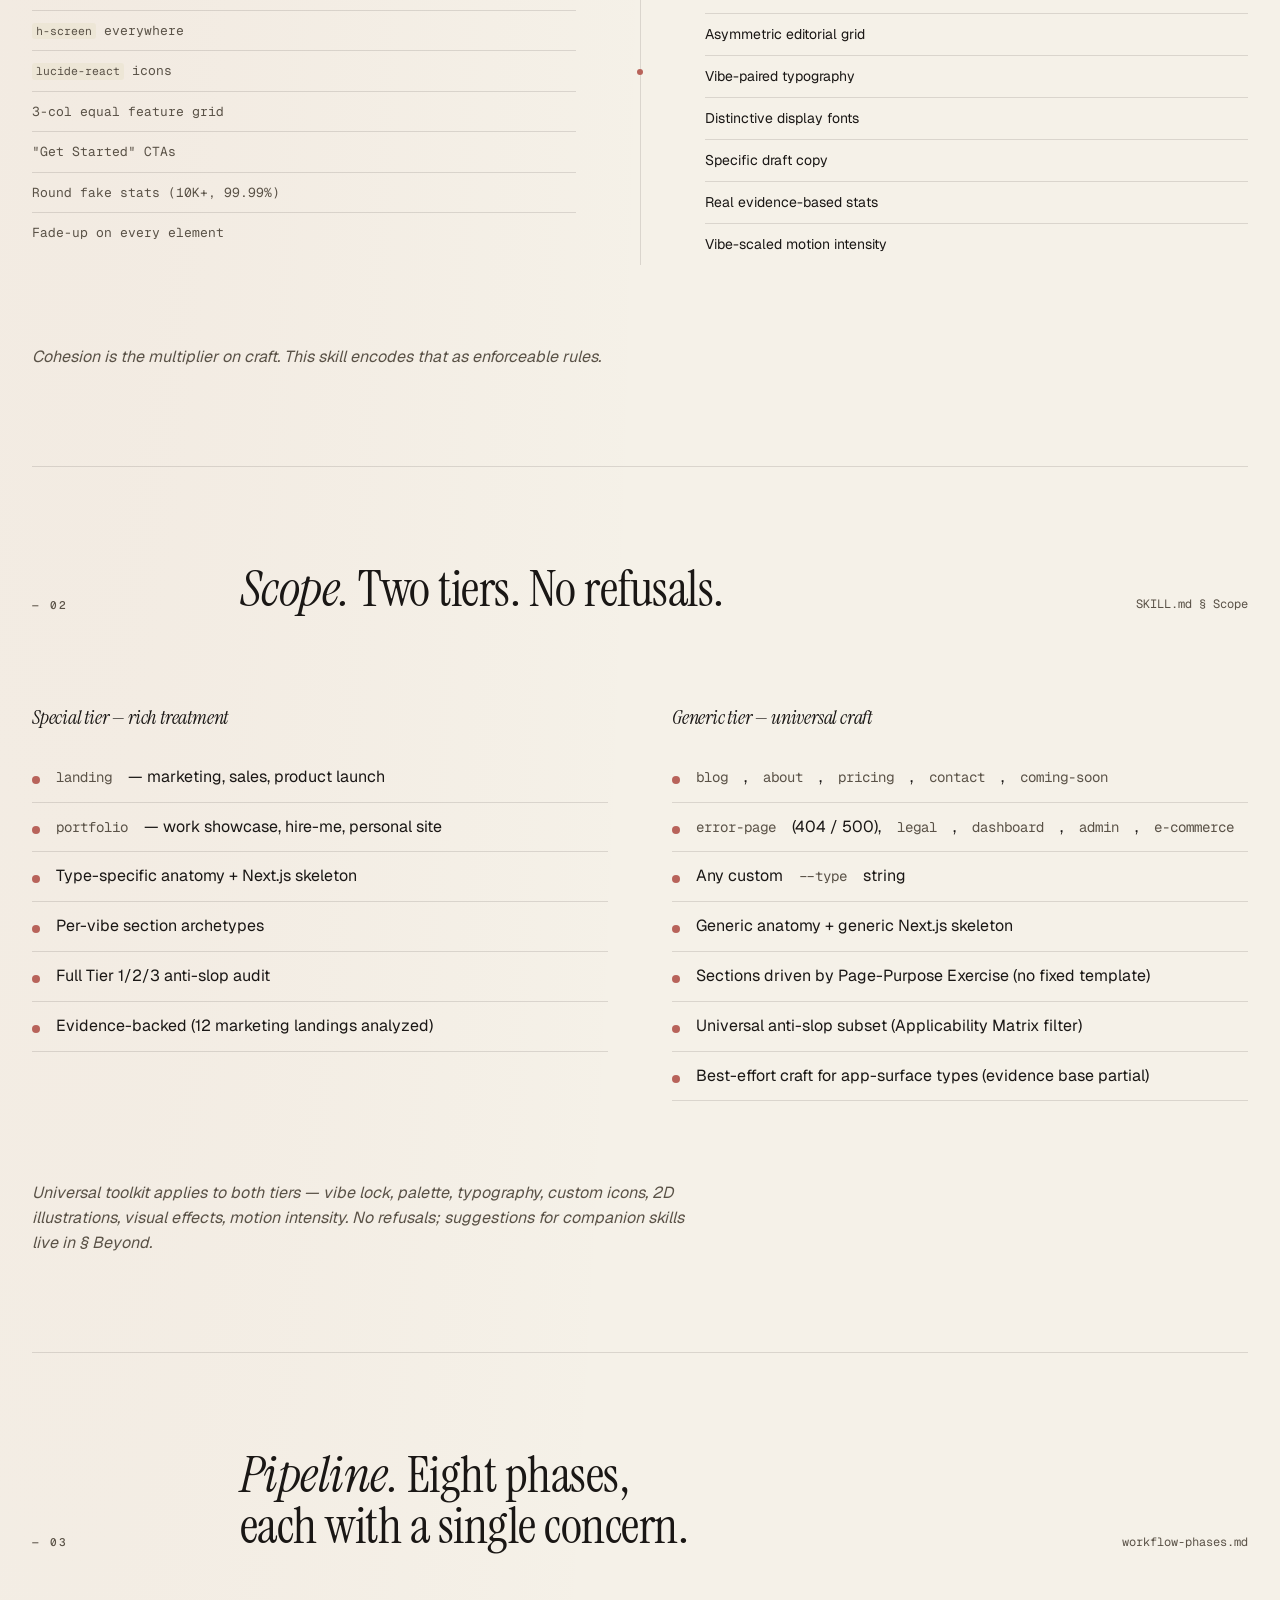
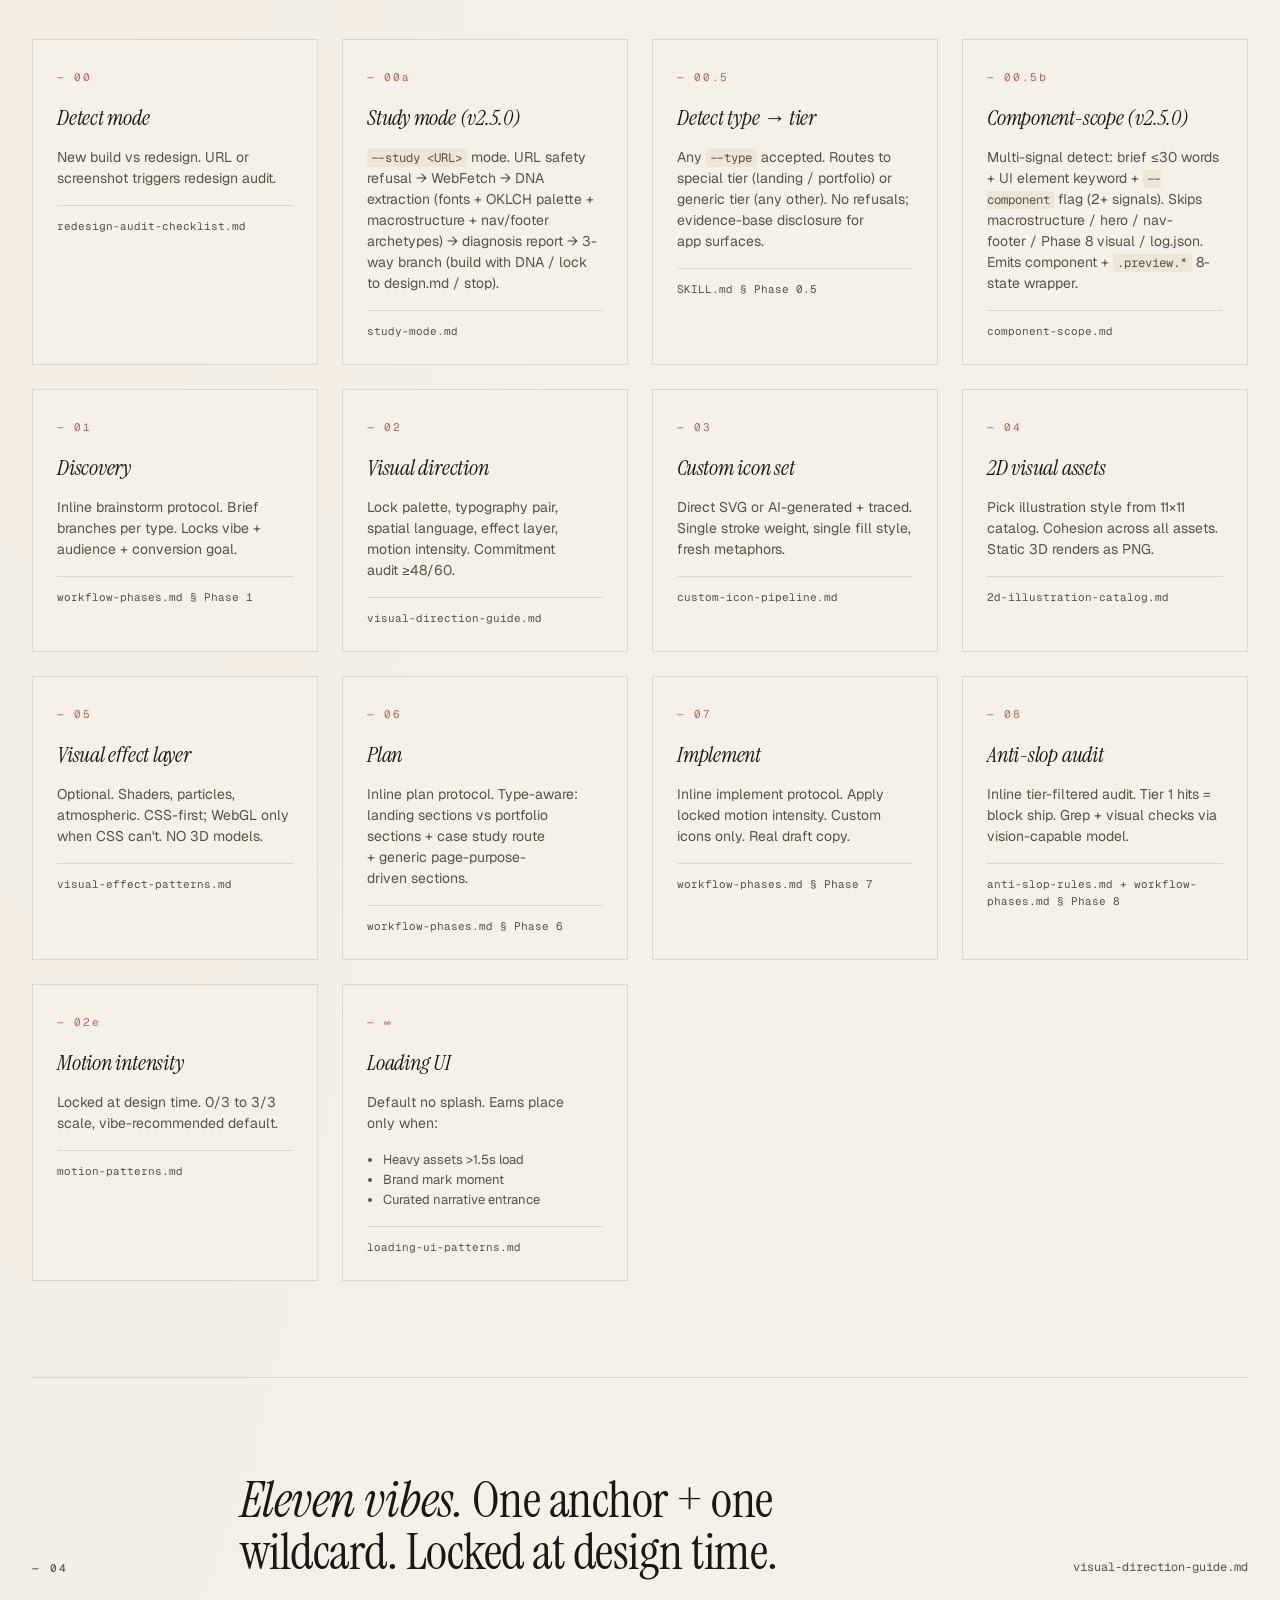
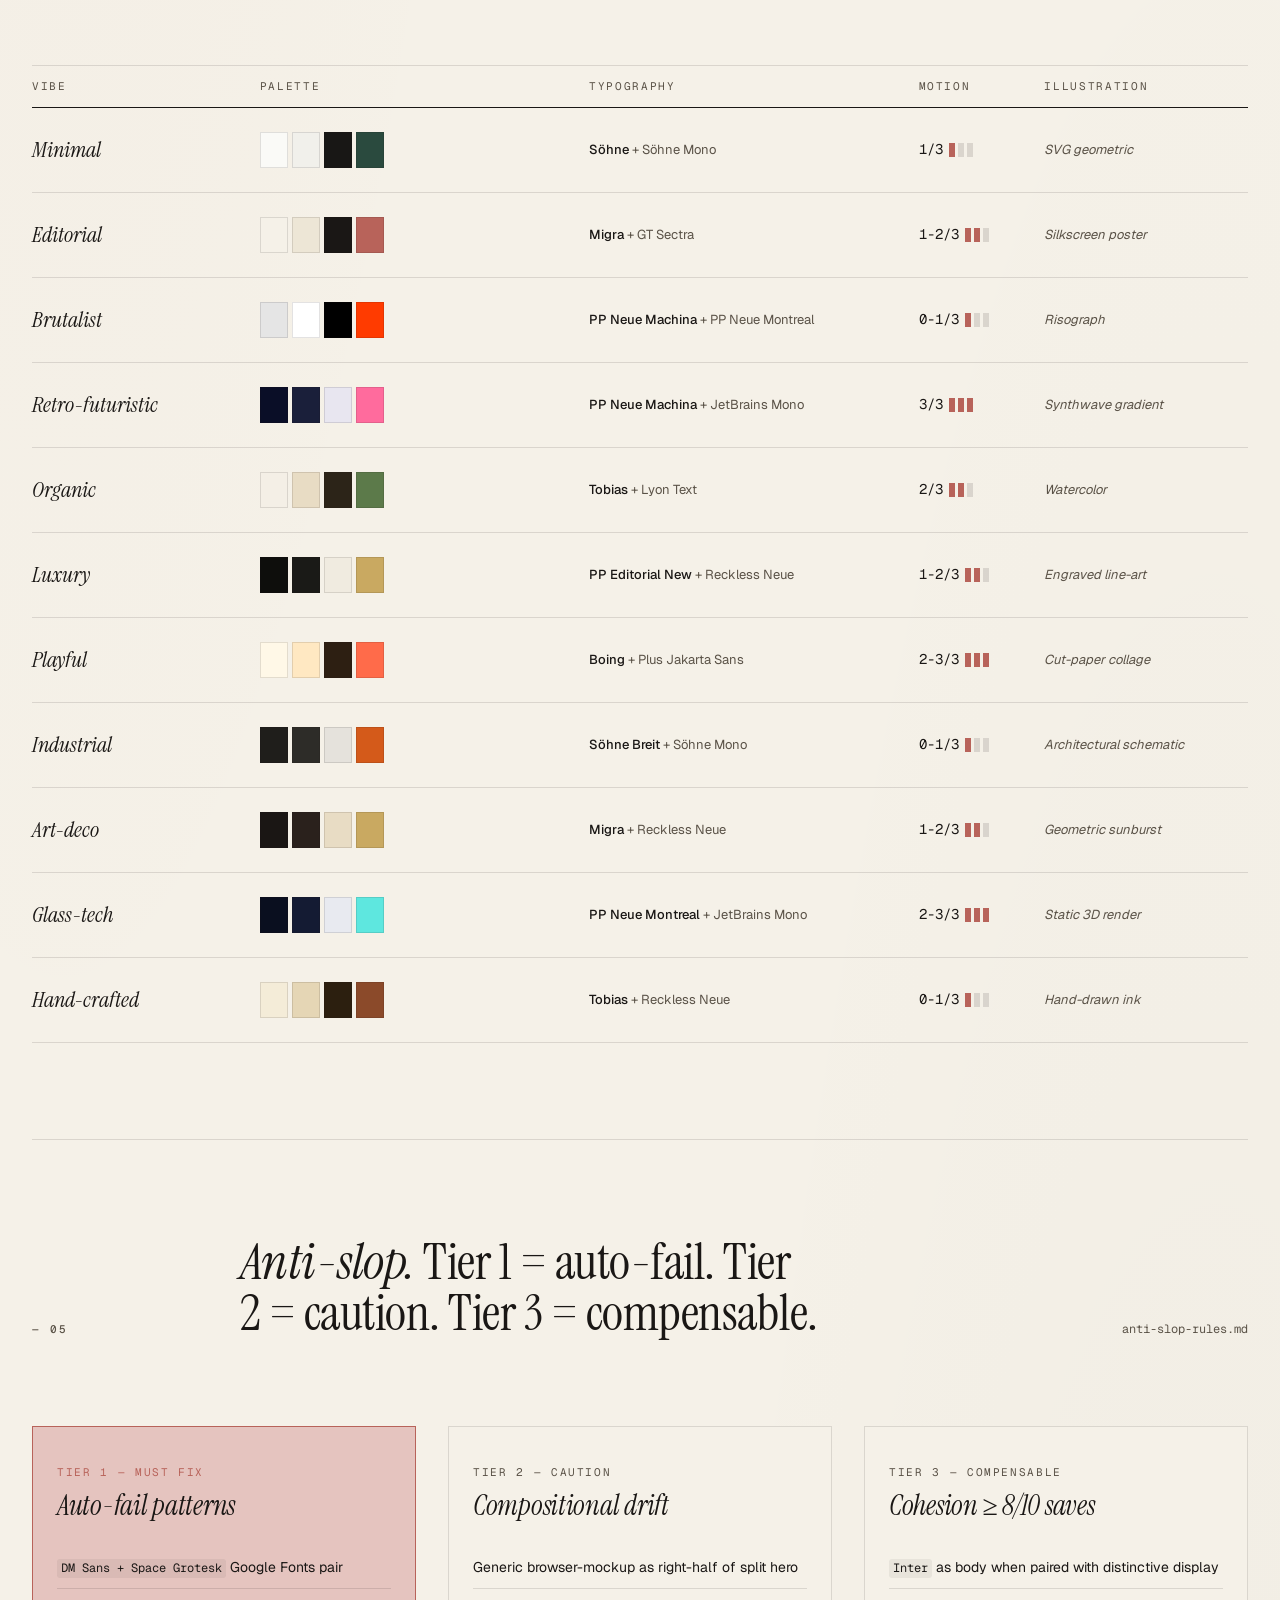
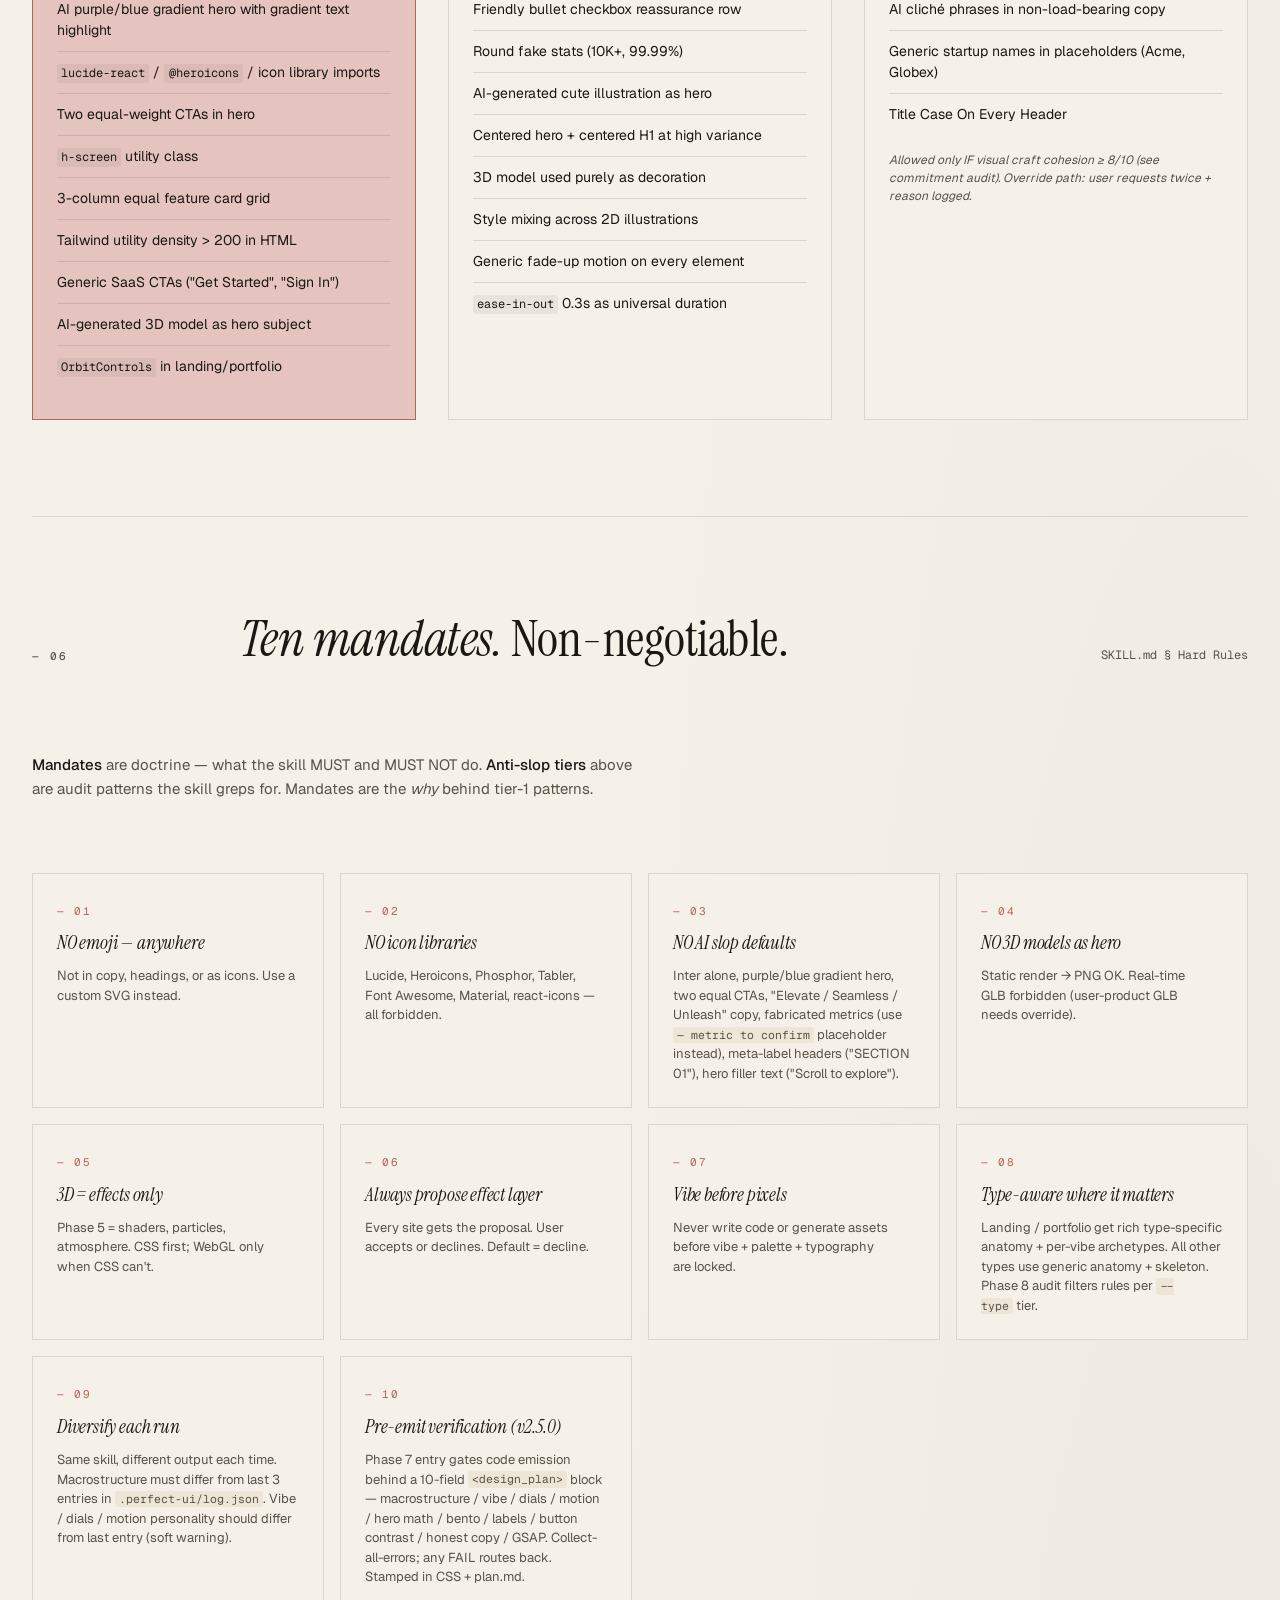
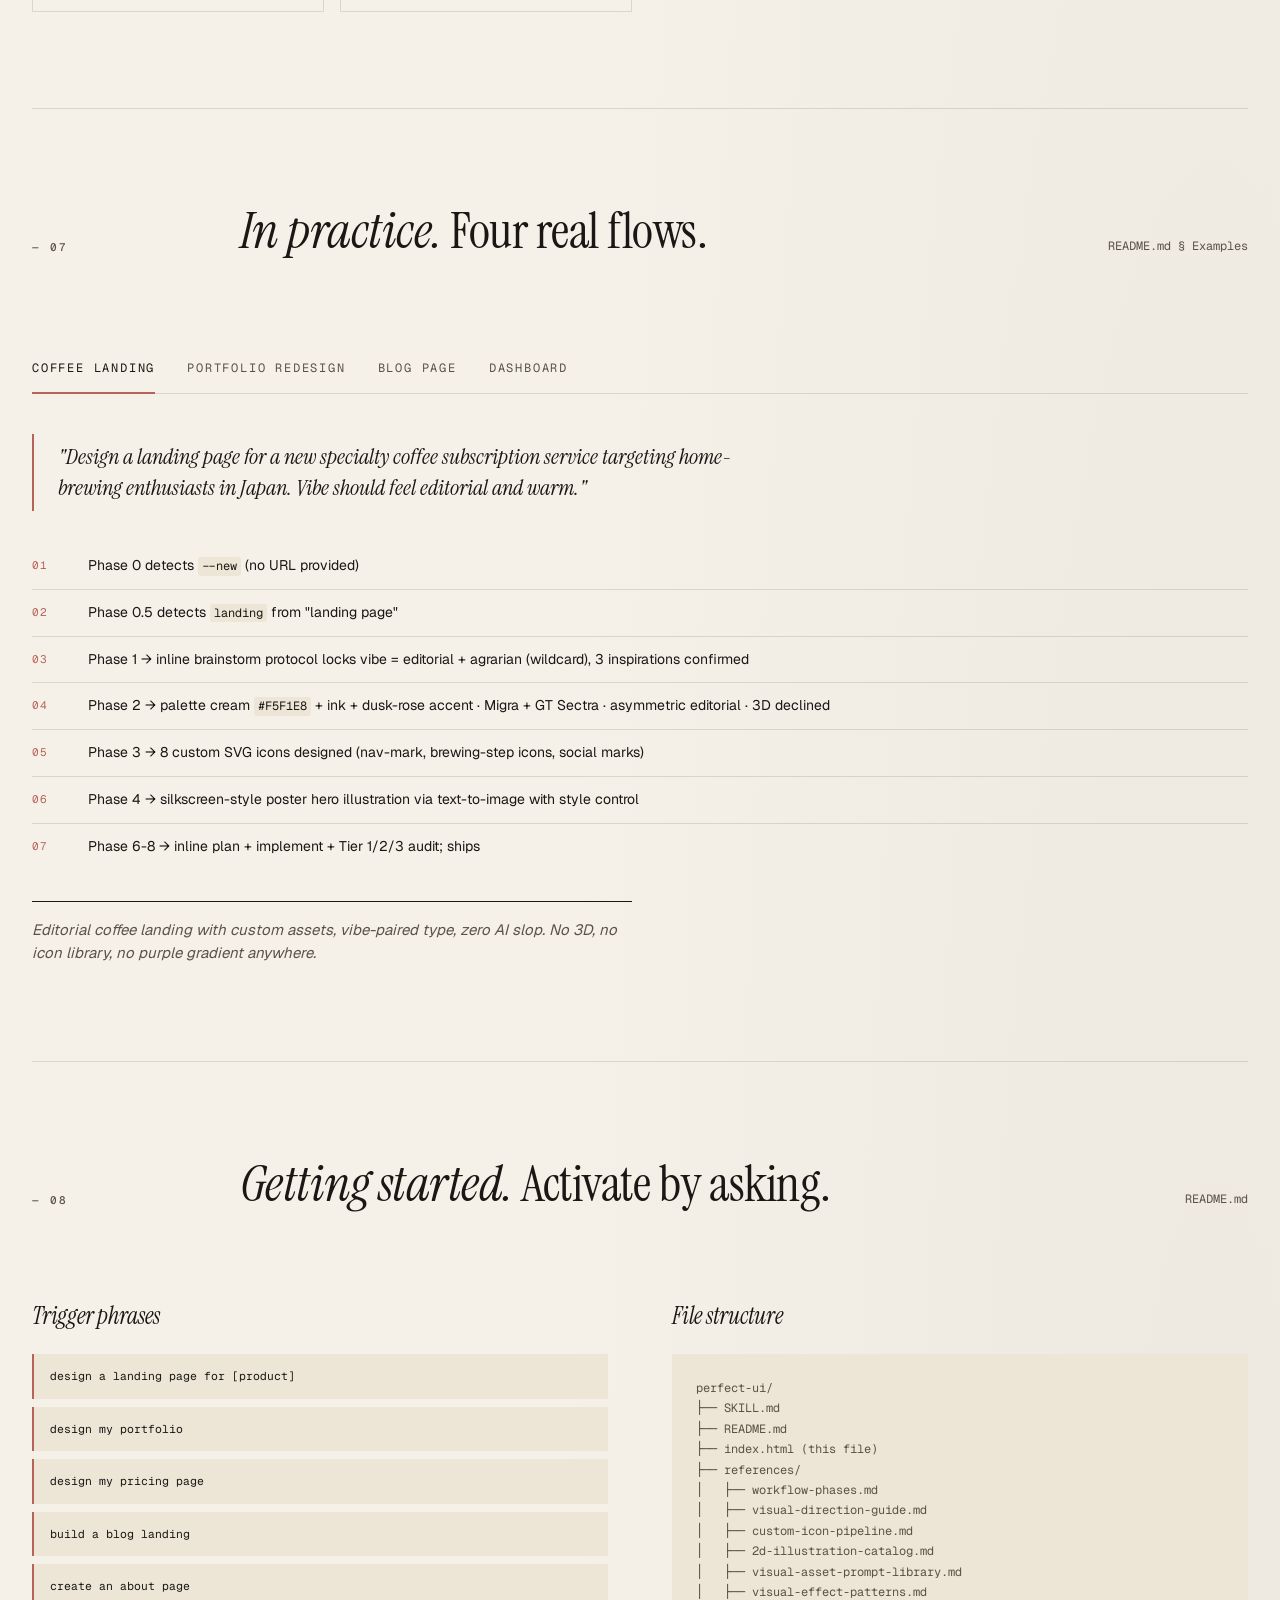
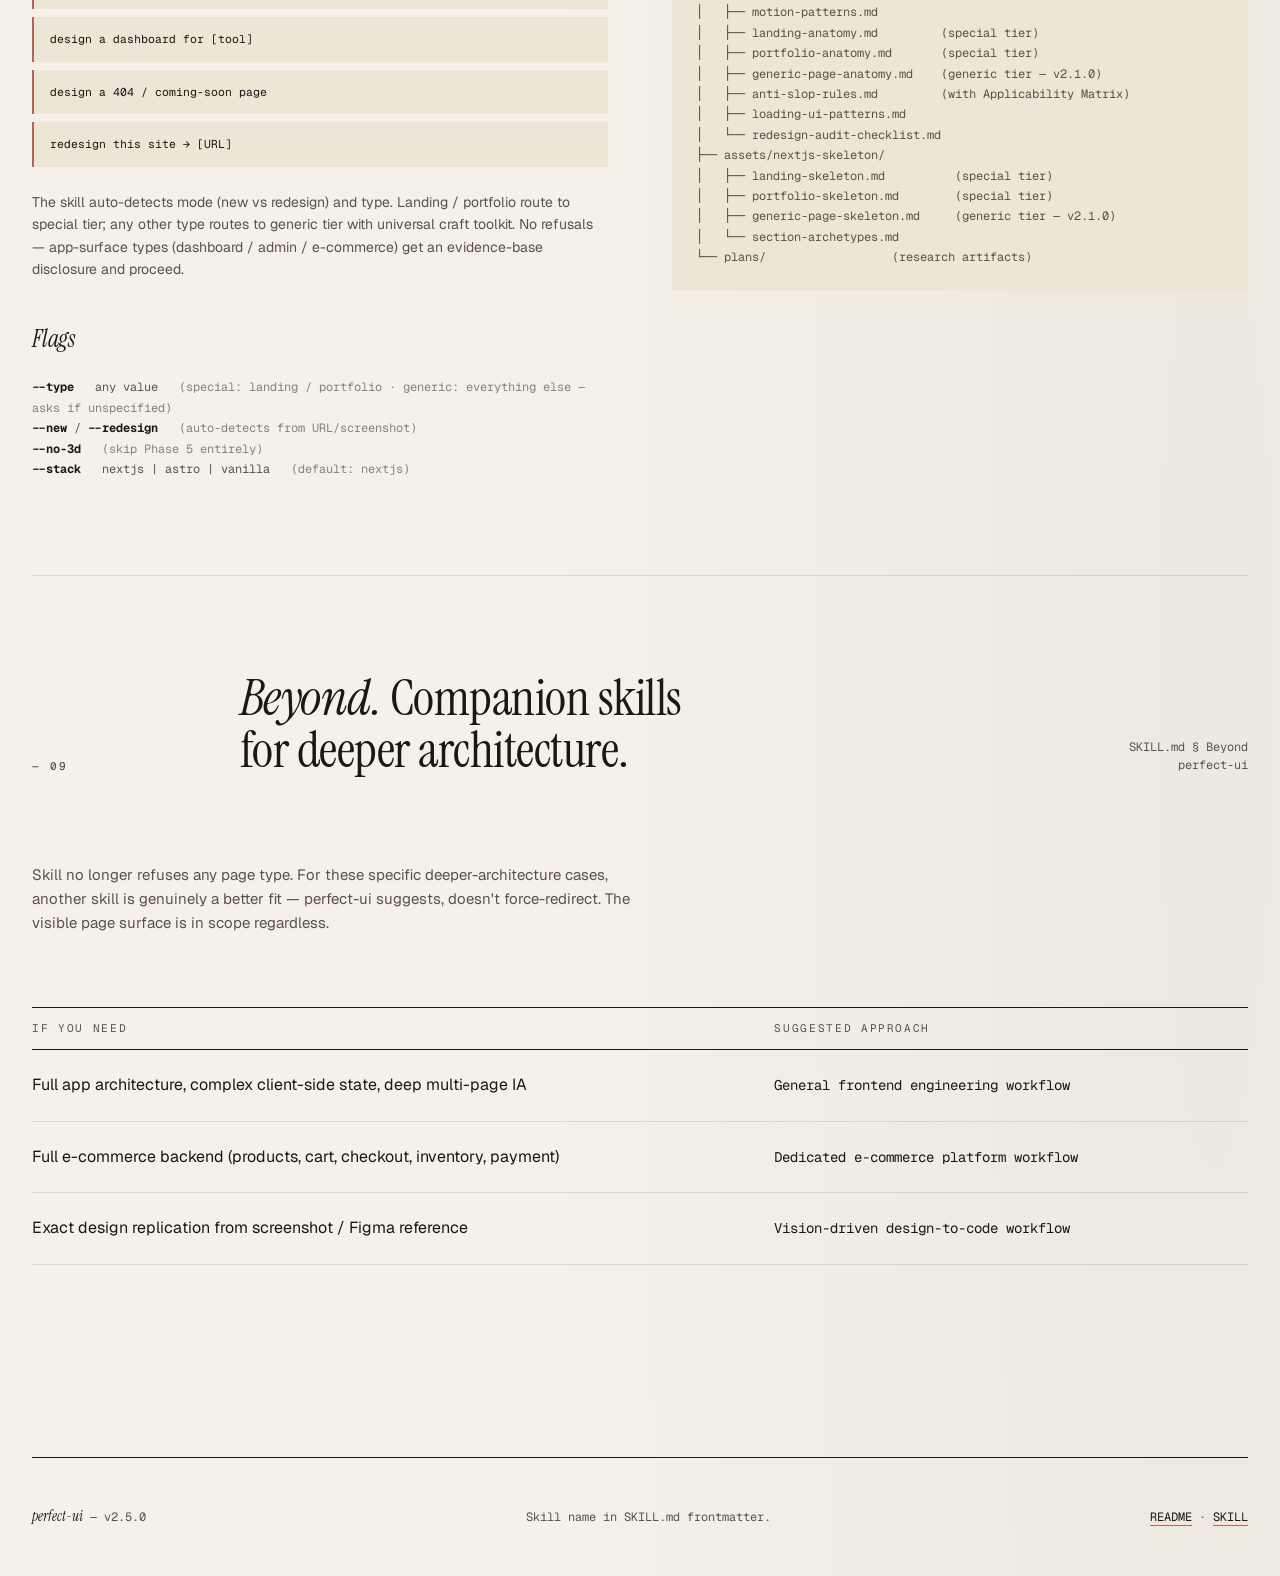
==== commit c4597dea: "feat: perfect-ui v2.5.0 — New Modes (Tier 3) — FINAL roadmap cycle 3 new modes shipped — closes 3-ve" ====
--- a/index.html
+++ b/index.html
@@ -561,7 +561,7 @@
     <div class="hero-head">
       <span class="wordmark">perfect-ui</span>
       <span class="meta">
-        <span>v2.4.1</span>
+        <span>v2.5.0</span>
         <span>MIT</span>
         <a href="README.md">README ↗</a>
       </span>
@@ -711,10 +711,24 @@
         </div>
 
         <div class="phase">
+          <span class="phase-num">— 00a</span>
+          <h3>Study mode (v2.5.0)</h3>
+          <p><code>--study &lt;URL&gt;</code> mode. URL safety refusal → WebFetch → DNA extraction (fonts + OKLCH palette + macrostructure + nav/footer archetypes) → diagnosis report → 3-way branch (build with DNA / lock to design.md / stop).</p>
+          <span class="ref">study-mode.md</span>
+        </div>
+
+        <div class="phase">
           <span class="phase-num">— 00.5</span>
           <h3>Detect type → tier</h3>
           <p>Any <code>--type</code> accepted. Routes to special tier (landing / portfolio) or generic tier (any other). No refusals; evidence-base disclosure for app surfaces.</p>
           <span class="ref">SKILL.md § Phase 0.5</span>
+        </div>
+
+        <div class="phase">
+          <span class="phase-num">— 00.5b</span>
+          <h3>Component-scope (v2.5.0)</h3>
+          <p>Multi-signal detect: brief ≤30 words + UI element keyword + <code>--component</code> flag (2+ signals). Skips macrostructure / hero / nav-footer / Phase 8 visual / log.json. Emits component + <code>.preview.*</code> 8-state wrapper.</p>
+          <span class="ref">component-scope.md</span>
         </div>
 
         <div class="phase">
@@ -970,7 +984,7 @@
     <div class="grid-12">
       <div class="sec-head">
         <span class="label">— 06</span>
-        <h2><em>Eight mandates.</em> Non-negotiable.</h2>
+        <h2><em>Ten mandates.</em> Non-negotiable.</h2>
         <span class="sec-meta">SKILL.md § Hard Rules</span>
       </div>
 
@@ -1032,6 +1046,12 @@
           <span class="mandate-num">— 09</span>
           <h3>Diversify each run</h3>
           <p>Same skill, different output each time. Macrostructure must differ from last 3 entries in <code>.perfect-ui/log.json</code>. Vibe / dials / motion personality should differ from last entry (soft warning).</p>
+        </div>
+
+        <div class="mandate">
+          <span class="mandate-num">— 10</span>
+          <h3>Pre-emit verification (v2.5.0)</h3>
+          <p>Phase 7 entry gates code emission behind a 10-field <code>&lt;design_plan&gt;</code> block — macrostructure / vibe / dials / motion / hero math / bento / labels / button contrast / honest copy / GSAP. Collect-all-errors; any FAIL routes back. Stamped in CSS + plan.md.</p>
         </div>
 
       </div>
@@ -1228,7 +1248,7 @@
   <!-- FOOTER -->
   <footer>
     <div class="foot-row">
-      <span><em>perfect-ui</em> — v2.4.1</span>
+      <span><em>perfect-ui</em> — v2.5.0</span>
       <span>Skill name in SKILL.md frontmatter.</span>
       <span><a href="README.md">README</a> · <a href="SKILL.md">SKILL</a></span>
     </div>
